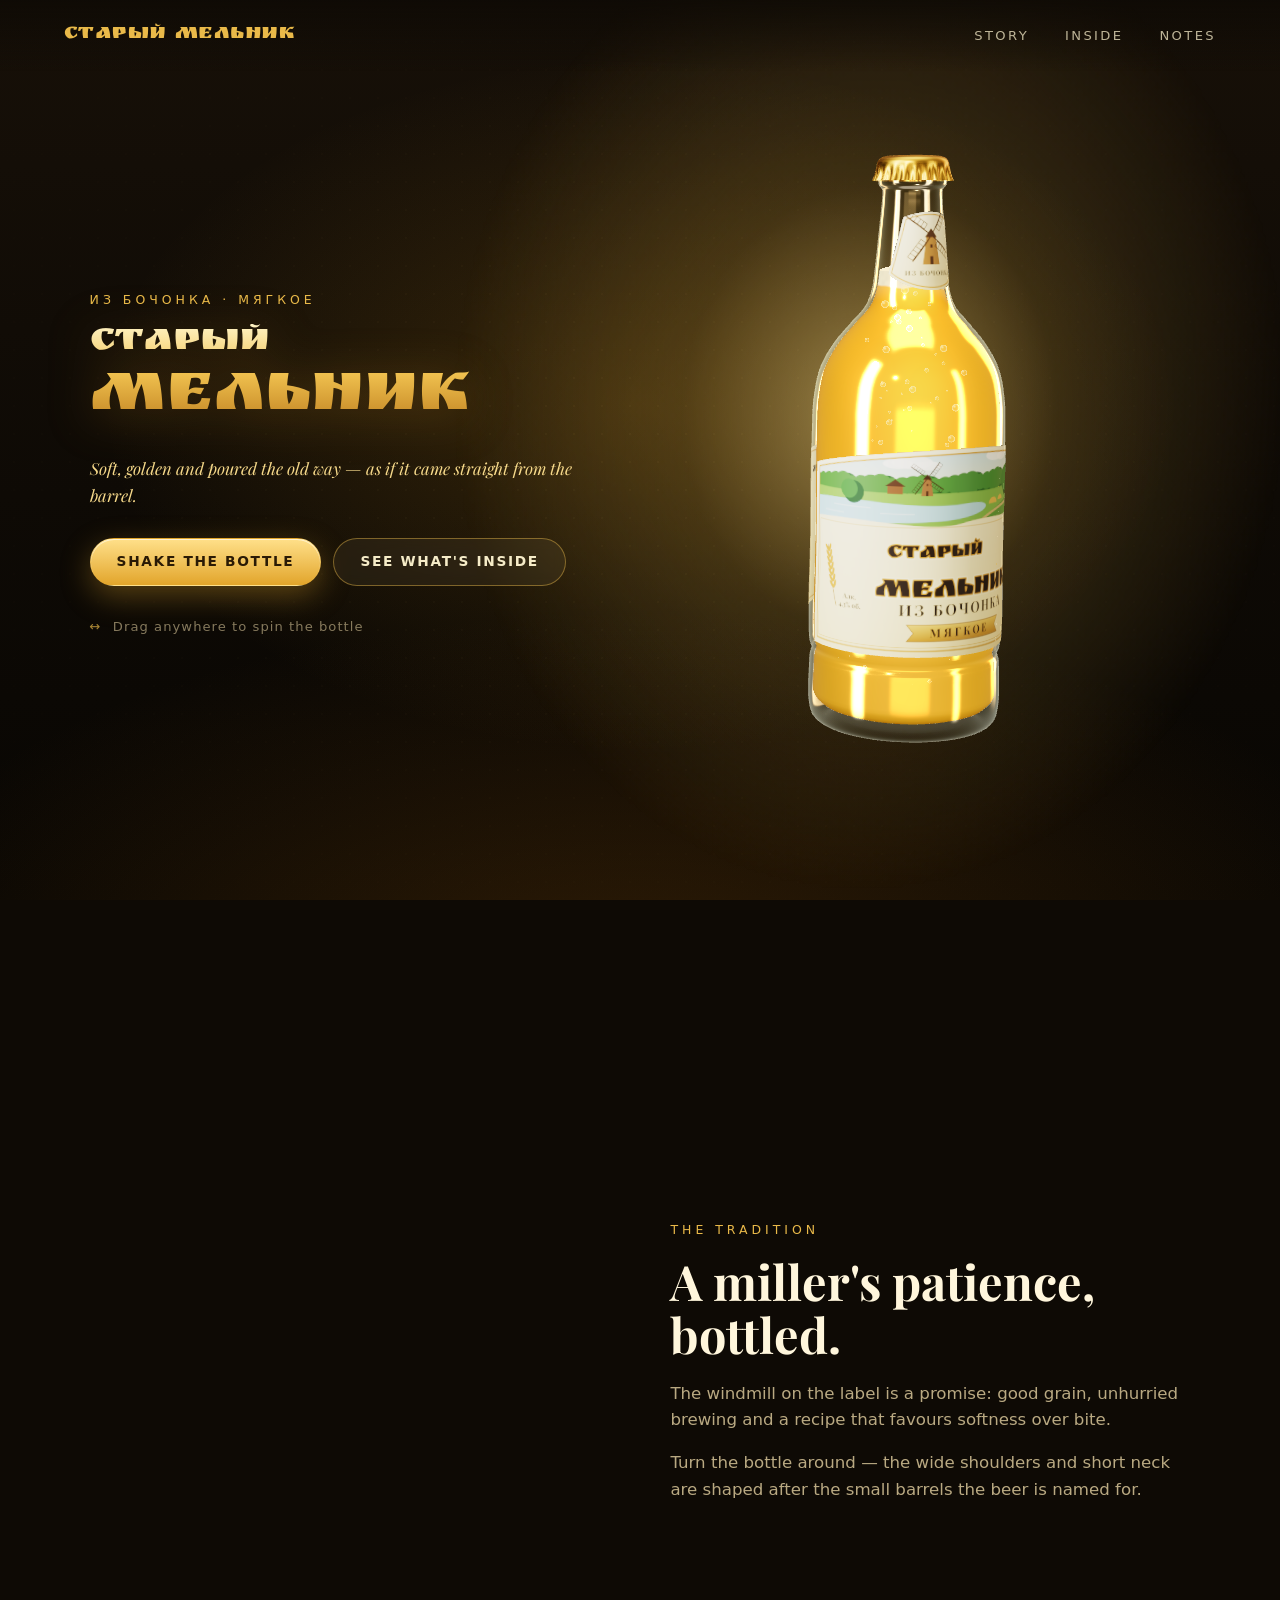
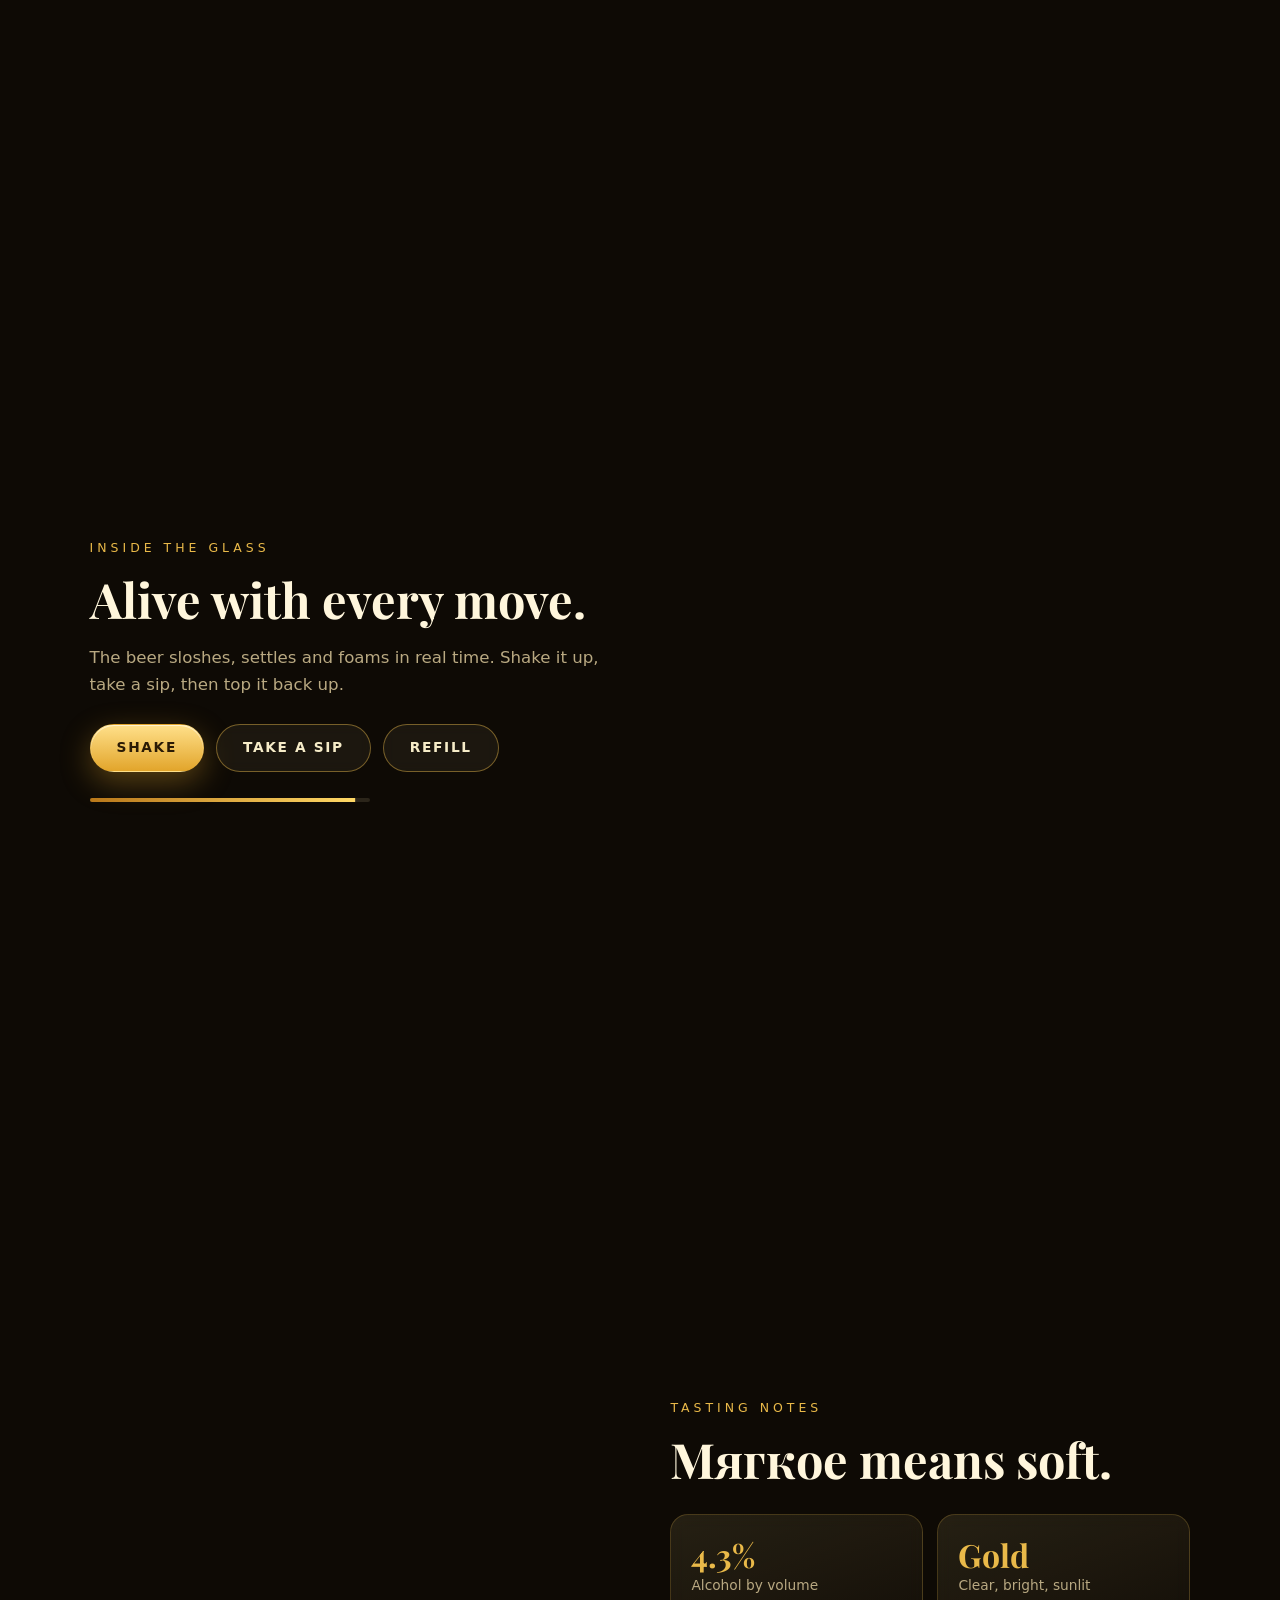
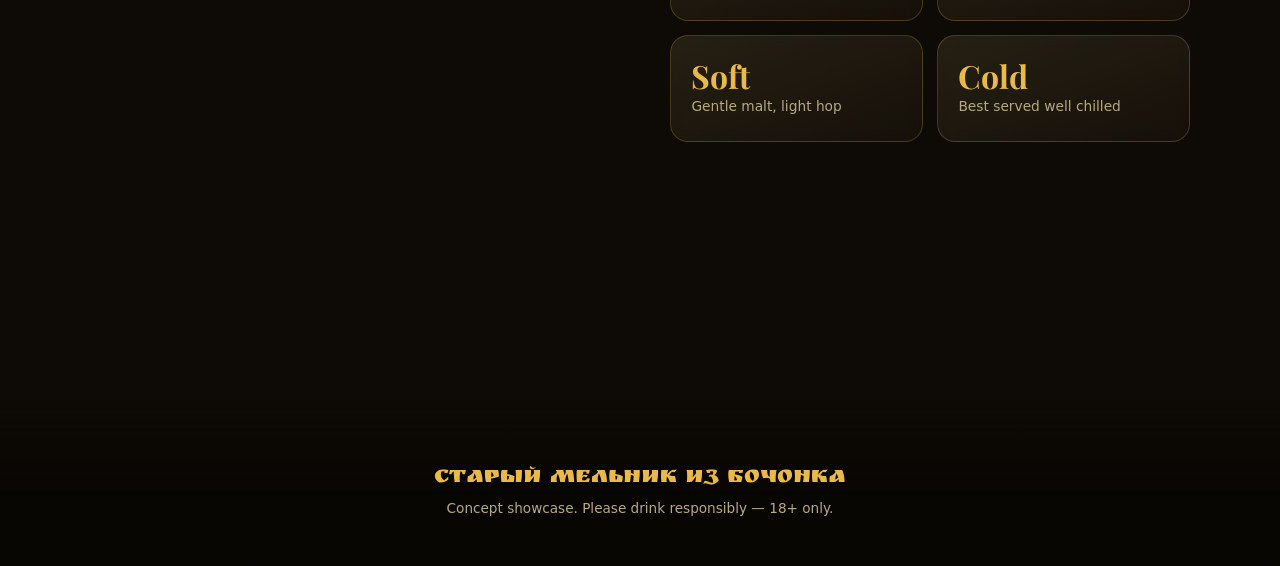
==== index.html @ 28cf68ea "Add interactive 3D beer bottle site with animated liquid Co-authored-by: Hoplite <288093033+usehopli" ====
<!doctype html>
<html lang="en">
<head>
  <meta charset="utf-8">
  <meta name="viewport" content="width=device-width, initial-scale=1">
  <title>Старый Мельник из бочонка — Мягкое</title>
  <meta name="description" content="An interactive 3D bottle of Старый Мельник из бочонка Мягкое with live liquid, foam and bubbles.">
  <meta name="theme-color" content="#0e0a05">
  <link rel="icon" href="data:image/svg+xml,%3Csvg xmlns='http://www.w3.org/2000/svg' viewBox='0 0 32 32'%3E%3Ccircle cx='16' cy='16' r='15' fill='%23e9b949'/%3E%3Cpath d='M16 5v22M5 16h22' stroke='%232a190b' stroke-width='3' transform='rotate(35 16 16)'/%3E%3C/svg%3E">
  <link rel="preload" href="fonts/ruslan-display-cyrillic-400-normal.woff2" as="font" type="font/woff2" crossorigin>
  <link rel="stylesheet" href="css/style.css">
</head>
<body>
  <div class="backdrop" aria-hidden="true"></div>
  <canvas id="stage" aria-label="Interactive 3D beer bottle"></canvas>

  <header class="nav">
    <a class="nav__brand" href="#top" lang="ru">Старый Мельник</a>
    <nav class="nav__links">
      <a href="#story">Story</a>
      <a href="#inside">Inside</a>
      <a href="#notes">Notes</a>
    </nav>
  </header>

  <main>
    <section class="scene scene--left" id="top" data-scene="0">
      <div class="copy">
        <p class="eyebrow" lang="ru">Из бочонка · Мягкое</p>
        <h1 class="brand" lang="ru"><span>Старый</span> Мельник</h1>
        <p class="lede">Soft, golden and poured the old way — as if it came straight from the barrel.</p>
        <div class="actions">
          <button class="btn btn--gold" data-action="shake">Shake the bottle</button>
          <a class="btn btn--ghost" href="#inside">See what's inside</a>
        </div>
        <p class="hint"><span class="hint__icon" aria-hidden="true">↔</span> Drag anywhere to spin the bottle</p>
      </div>
    </section>

    <section class="scene scene--right" id="story" data-scene="1">
      <div class="copy">
        <p class="eyebrow">The tradition</p>
        <h2>A miller's patience, bottled.</h2>
        <p>The windmill on the label is a promise: good grain, unhurried brewing and a recipe that favours softness over bite.</p>
        <p>Turn the bottle around — the wide shoulders and short neck are shaped after the small barrels the beer is named for.</p>
      </div>
    </section>

    <section class="scene scene--left" id="inside" data-scene="2">
      <div class="copy">
        <p class="eyebrow">Inside the glass</p>
        <h2>Alive with every move.</h2>
        <p>The beer sloshes, settles and foams in real time. Shake it up, take a sip, then top it back up.</p>
        <div class="actions">
          <button class="btn btn--gold" data-action="shake">Shake</button>
          <button class="btn btn--ghost" data-action="sip">Take a sip</button>
          <button class="btn btn--ghost" data-action="refill">Refill</button>
        </div>
        <div class="meter" aria-hidden="true"><div class="meter__bar" id="meter"></div></div>
      </div>
    </section>

    <section class="scene scene--right" id="notes" data-scene="3">
      <div class="copy">
        <p class="eyebrow">Tasting notes</p>
        <h2>Мягкое means soft.</h2>
        <ul class="cards">
          <li><strong>4.3%</strong><span>Alcohol by volume</span></li>
          <li><strong>Gold</strong><span>Clear, bright, sunlit</span></li>
          <li><strong>Soft</strong><span>Gentle malt, light hop</span></li>
          <li><strong>Cold</strong><span>Best served well chilled</span></li>
        </ul>
      </div>
    </section>
  </main>

  <footer class="footer">
    <p class="footer__brand" lang="ru">Старый Мельник из бочонка</p>
    <p>Concept showcase. Please drink responsibly — 18+ only.</p>
  </footer>

  <script src="vendor/three.min.js"></script>
  <script src="js/labels.js"></script>
  <script src="js/main.js"></script>
</body>
</html>
---- css/style.css ----
@font-face { font-family: "Ruslan Display"; src: url("../fonts/ruslan-display-cyrillic-400-normal.woff2") format("woff2"); font-display: swap; unicode-range: U+0301, U+0400-045F, U+0490-0491, U+04B0-04B1, U+2116; }
@font-face { font-family: "Ruslan Display"; src: url("../fonts/ruslan-display-latin-400-normal.woff2") format("woff2"); font-display: swap; unicode-range: U+0000-00FF, U+2000-206F; }
@font-face { font-family: "Playfair Display"; font-weight: 400; src: url("../fonts/playfair-display-cyrillic-400-normal.woff2") format("woff2"); font-display: swap; unicode-range: U+0301, U+0400-045F, U+0490-0491, U+04B0-04B1, U+2116; }
@font-face { font-family: "Playfair Display"; font-weight: 400; src: url("../fonts/playfair-display-latin-400-normal.woff2") format("woff2"); font-display: swap; unicode-range: U+0000-00FF, U+2000-206F; }
@font-face { font-family: "Playfair Display"; font-weight: 700; src: url("../fonts/playfair-display-cyrillic-700-normal.woff2") format("woff2"); font-display: swap; unicode-range: U+0301, U+0400-045F, U+0490-0491, U+04B0-04B1, U+2116; }
@font-face { font-family: "Playfair Display"; font-weight: 700; src: url("../fonts/playfair-display-latin-700-normal.woff2") format("woff2"); font-display: swap; unicode-range: U+0000-00FF, U+2000-206F; }
@font-face { font-family: "Playfair Display"; font-style: italic; font-weight: 400; src: url("../fonts/playfair-display-cyrillic-400-italic.woff2") format("woff2"); font-display: swap; unicode-range: U+0301, U+0400-045F, U+0490-0491, U+04B0-04B1, U+2116; }
@font-face { font-family: "Playfair Display"; font-style: italic; font-weight: 400; src: url("../fonts/playfair-display-latin-400-italic.woff2") format("woff2"); font-display: swap; unicode-range: U+0000-00FF, U+2000-206F; }

:root {
  --bg: #0e0a05;
  --gold: #e9b949;
  --gold-soft: #f6d98a;
  --cream: #f6ecc8;
  --muted: #b9a982;
  --serif: "Playfair Display", Georgia, "Times New Roman", serif;
  --sans: system-ui, -apple-system, "Segoe UI", Roboto, sans-serif;
}

* { box-sizing: border-box; }
html { scroll-behavior: smooth; }
body {
  margin: 0;
  background: var(--bg);
  color: var(--cream);
  font-family: var(--sans);
  line-height: 1.6;
  overflow-x: hidden;
  -webkit-font-smoothing: antialiased;
}

.backdrop {
  position: fixed; inset: 0; z-index: 0;
  background:
    radial-gradient(60% 55% at 50% 45%, rgba(214, 150, 30, .20), transparent 70%),
    radial-gradient(90% 60% at 50% 110%, rgba(120, 70, 10, .35), transparent 70%),
    linear-gradient(180deg, #171008 0%, #0e0a05 55%, #080603 100%);
}
.backdrop::after {
  content: ""; position: absolute; inset: 0; opacity: .5;
  background-image: radial-gradient(rgba(255, 220, 140, .07) 1px, transparent 1px);
  background-size: 28px 28px;
  mask-image: radial-gradient(70% 70% at 50% 50%, #000, transparent);
  -webkit-mask-image: radial-gradient(70% 70% at 50% 50%, #000, transparent);
}

#stage {
  position: fixed; inset: 0; z-index: 1;
  width: 100%; height: 100%;
  display: block;
  opacity: 0; transition: opacity 1.2s ease;
}
#stage.ready { opacity: 1; }

.nav {
  position: fixed; top: 0; left: 0; right: 0; z-index: 10;
  display: flex; align-items: center; justify-content: space-between;
  padding: 18px clamp(20px, 5vw, 64px);
  background: linear-gradient(180deg, rgba(14, 10, 5, .85), transparent);
}
.nav__brand {
  font-family: "Ruslan Display", var(--serif);
  font-size: 1.35rem; color: var(--gold); text-decoration: none; letter-spacing: .02em;
}
.nav__links { display: flex; gap: clamp(16px, 3vw, 36px); }
.nav__links a {
  color: var(--cream); text-decoration: none; font-size: .82rem;
  letter-spacing: .18em; text-transform: uppercase; opacity: .75; transition: opacity .2s, color .2s;
}
.nav__links a:hover { opacity: 1; color: var(--gold); }

main { position: relative; z-index: 2; touch-action: pan-y; }
.scene {
  min-height: 100vh; min-height: 100svh;
  display: flex; align-items: center;
  padding: 110px clamp(20px, 7vw, 110px) 70px;
}
.scene--right { justify-content: flex-end; }
.copy {
  width: min(520px, 46vw);
  opacity: 0; transform: translateY(28px);
  transition: opacity .9s ease, transform .9s cubic-bezier(.2, .7, .2, 1);
}
.scene.in .copy { opacity: 1; transform: none; }

.eyebrow {
  margin: 0 0 14px; font-size: .78rem; letter-spacing: .32em; text-transform: uppercase; color: var(--gold);
}
.brand {
  margin: 0 0 22px;
  font-family: "Ruslan Display", var(--serif); font-weight: 400;
  font-size: clamp(3rem, 5.6vw, 5.4rem); line-height: .95;
  background: linear-gradient(180deg, #fff3c4 0%, #f0c14f 45%, #b9781a 100%);
  -webkit-background-clip: text; background-clip: text; color: transparent;
  filter: drop-shadow(0 6px 24px rgba(233, 160, 30, .25));
}
.brand span { display: block; font-size: .56em; margin-bottom: .08em; }
h2 {
  margin: 0 0 20px; font-family: var(--serif); font-weight: 700;
  font-size: clamp(2rem, 3.8vw, 3.3rem); line-height: 1.1; color: #fff6dc;
}
.lede { font-family: var(--serif); font-style: italic; font-size: clamp(1.1rem, 1.6vw, 1.4rem); color: var(--gold-soft); margin: 0 0 30px; }
.copy p { color: var(--muted); font-size: 1.04rem; }
.copy p.lede { color: var(--gold-soft); }
.copy p.eyebrow { color: var(--gold); font-size: .78rem; }

.actions { display: flex; flex-wrap: wrap; gap: 12px; margin-top: 26px; }
.btn {
  appearance: none; cursor: pointer; text-decoration: none;
  font: 600 .86rem/1 var(--sans); letter-spacing: .12em; text-transform: uppercase;
  padding: 16px 26px; border-radius: 999px; border: 1px solid transparent;
  transition: transform .2s, box-shadow .2s, background .2s, border-color .2s;
}
.btn:hover { transform: translateY(-2px); }
.btn:active { transform: translateY(0) scale(.98); }
.btn:focus-visible { outline: 2px solid var(--cream); outline-offset: 3px; }
.btn--gold {
  color: #2a1a05; background: linear-gradient(180deg, #ffe08a, #e2a52b);
  box-shadow: 0 10px 30px rgba(226, 165, 43, .35), inset 0 1px 0 rgba(255, 255, 255, .6);
}
.btn--ghost { color: var(--cream); background: rgba(255, 236, 180, .06); border-color: rgba(233, 185, 73, .45); backdrop-filter: blur(6px); }
.btn--ghost:hover { border-color: var(--gold); background: rgba(255, 236, 180, .12); }

.hint { margin-top: 30px; font-size: .82rem !important; letter-spacing: .08em; opacity: .7; }
.hint__icon { display: inline-block; margin-right: 6px; color: var(--gold); animation: nudge 2.4s ease-in-out infinite; }
@keyframes nudge { 0%, 100% { transform: translateX(-3px); } 50% { transform: translateX(3px); } }

.meter { margin-top: 26px; height: 4px; width: min(280px, 100%); border-radius: 4px; background: rgba(255, 236, 180, .12); overflow: hidden; }
.meter__bar { height: 100%; width: 100%; transform-origin: left; background: linear-gradient(90deg, #b9781a, #ffd866); transition: transform .3s linear; }

.cards { list-style: none; margin: 28px 0 0; padding: 0; display: grid; grid-template-columns: 1fr 1fr; gap: 14px; }
.cards li {
  padding: 22px 20px; border-radius: 18px;
  background: linear-gradient(160deg, rgba(255, 226, 150, .10), rgba(255, 226, 150, .03));
  border: 1px solid rgba(233, 185, 73, .22); backdrop-filter: blur(8px);
}
.cards strong { display: block; font-family: var(--serif); font-size: 2rem; line-height: 1.1; color: var(--gold); }
.cards span { font-size: .86rem; color: var(--muted); }

.footer {
  position: relative; z-index: 2; text-align: center;
  padding: 60px 20px 46px; color: var(--muted); font-size: .85rem;
  background: linear-gradient(180deg, transparent, rgba(8, 6, 3, .95) 55%);
}
.footer__brand { font-family: "Ruslan Display", var(--serif); font-size: 1.5rem; color: var(--gold); margin: 0 0 6px; }
.footer p { margin: 0; }

@media (max-width: 760px) {
  .nav__links { display: none; }
  .scene, .scene--right { align-items: flex-end; justify-content: center; padding: 90px 16px 28px; }
  .copy {
    width: 100%; padding: 22px 20px; border-radius: 22px; text-align: center;
    background: linear-gradient(180deg, rgba(14, 10, 5, .55), rgba(14, 10, 5, .88));
    border: 1px solid rgba(233, 185, 73, .16); backdrop-filter: blur(8px);
  }
  .brand { font-size: clamp(2.6rem, 13vw, 4rem); margin-bottom: 12px; }
  .lede { margin-bottom: 8px; }
  .actions { justify-content: center; margin-top: 16px; }
  .btn { padding: 14px 20px; }
  .hint { margin-top: 16px; margin-bottom: 0; }
  .meter { margin-left: auto; margin-right: auto; }
  .cards { margin-top: 16px; }
  .cards li { padding: 14px 12px; }
  .cards strong { font-size: 1.5rem; }
}

@media (prefers-reduced-motion: reduce) {
  html { scroll-behavior: auto; }
  .copy { transition: none; }
  .hint__icon { animation: none; }
}
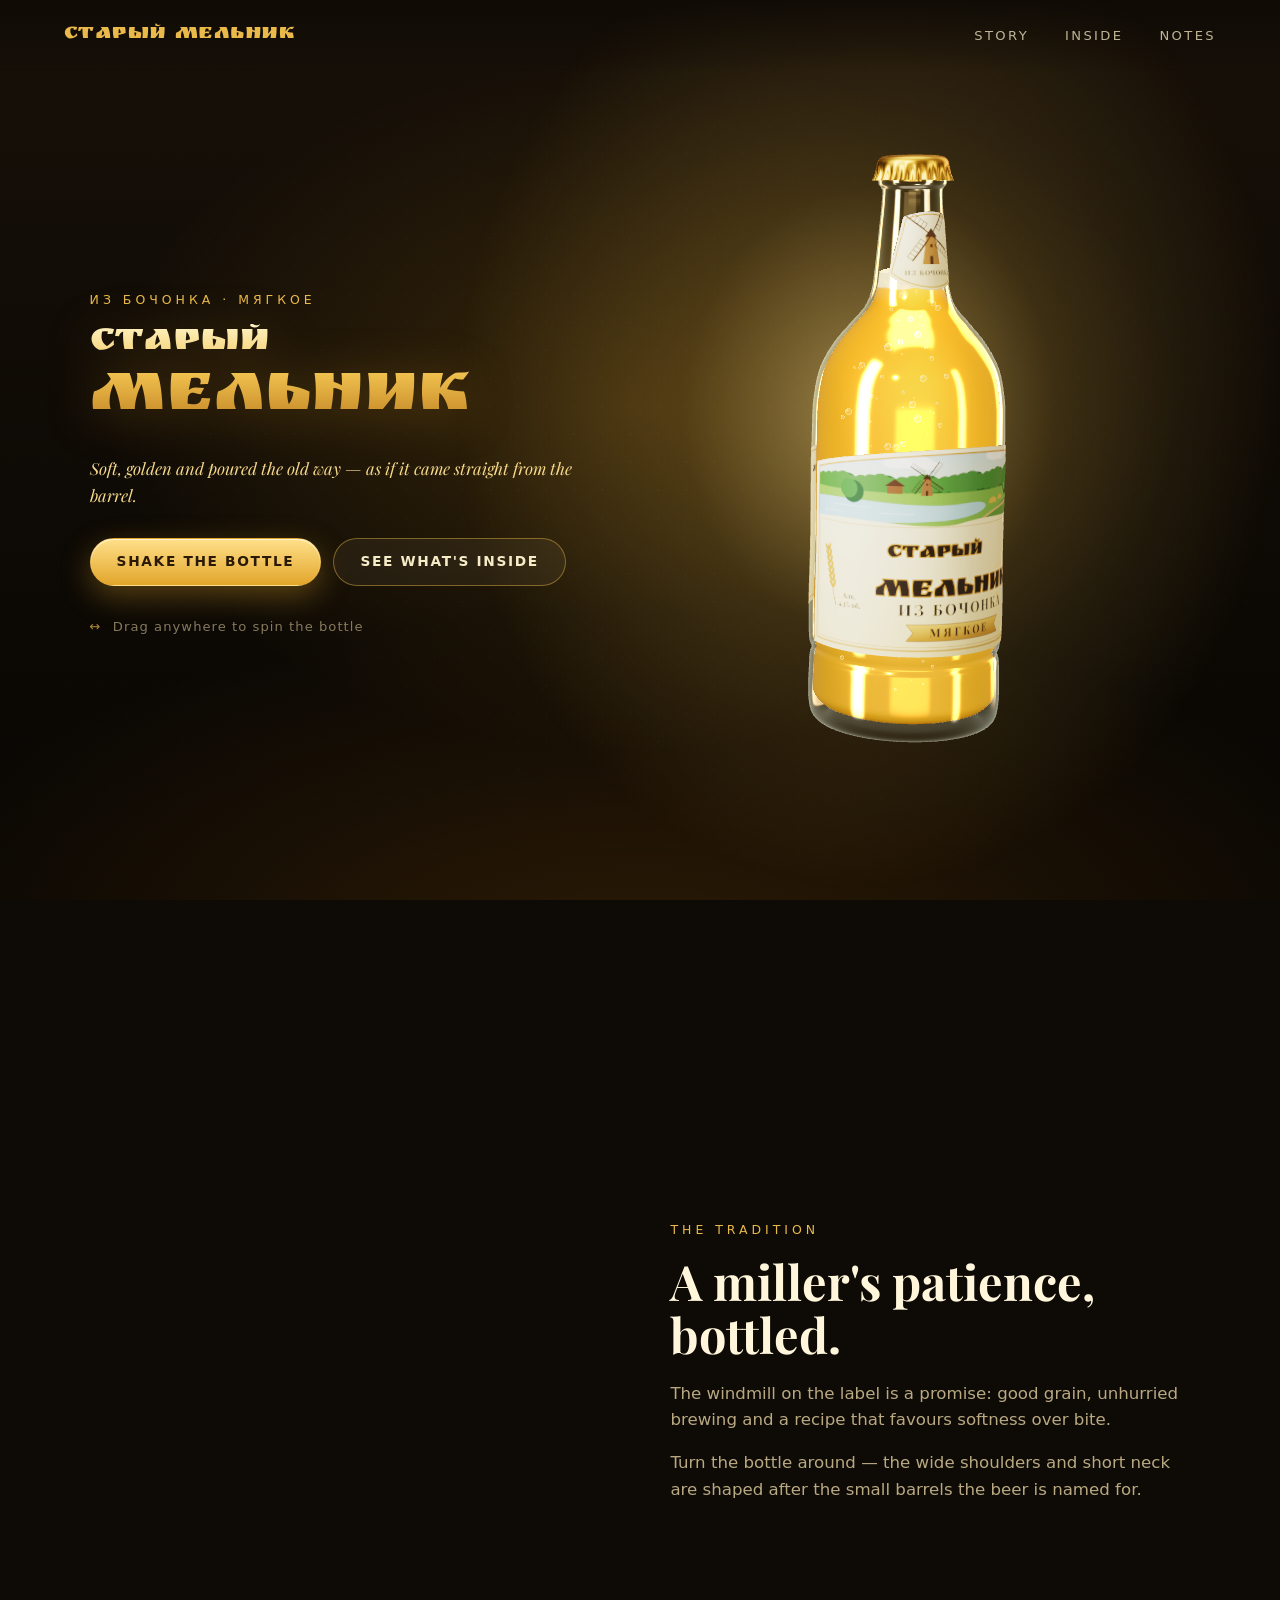
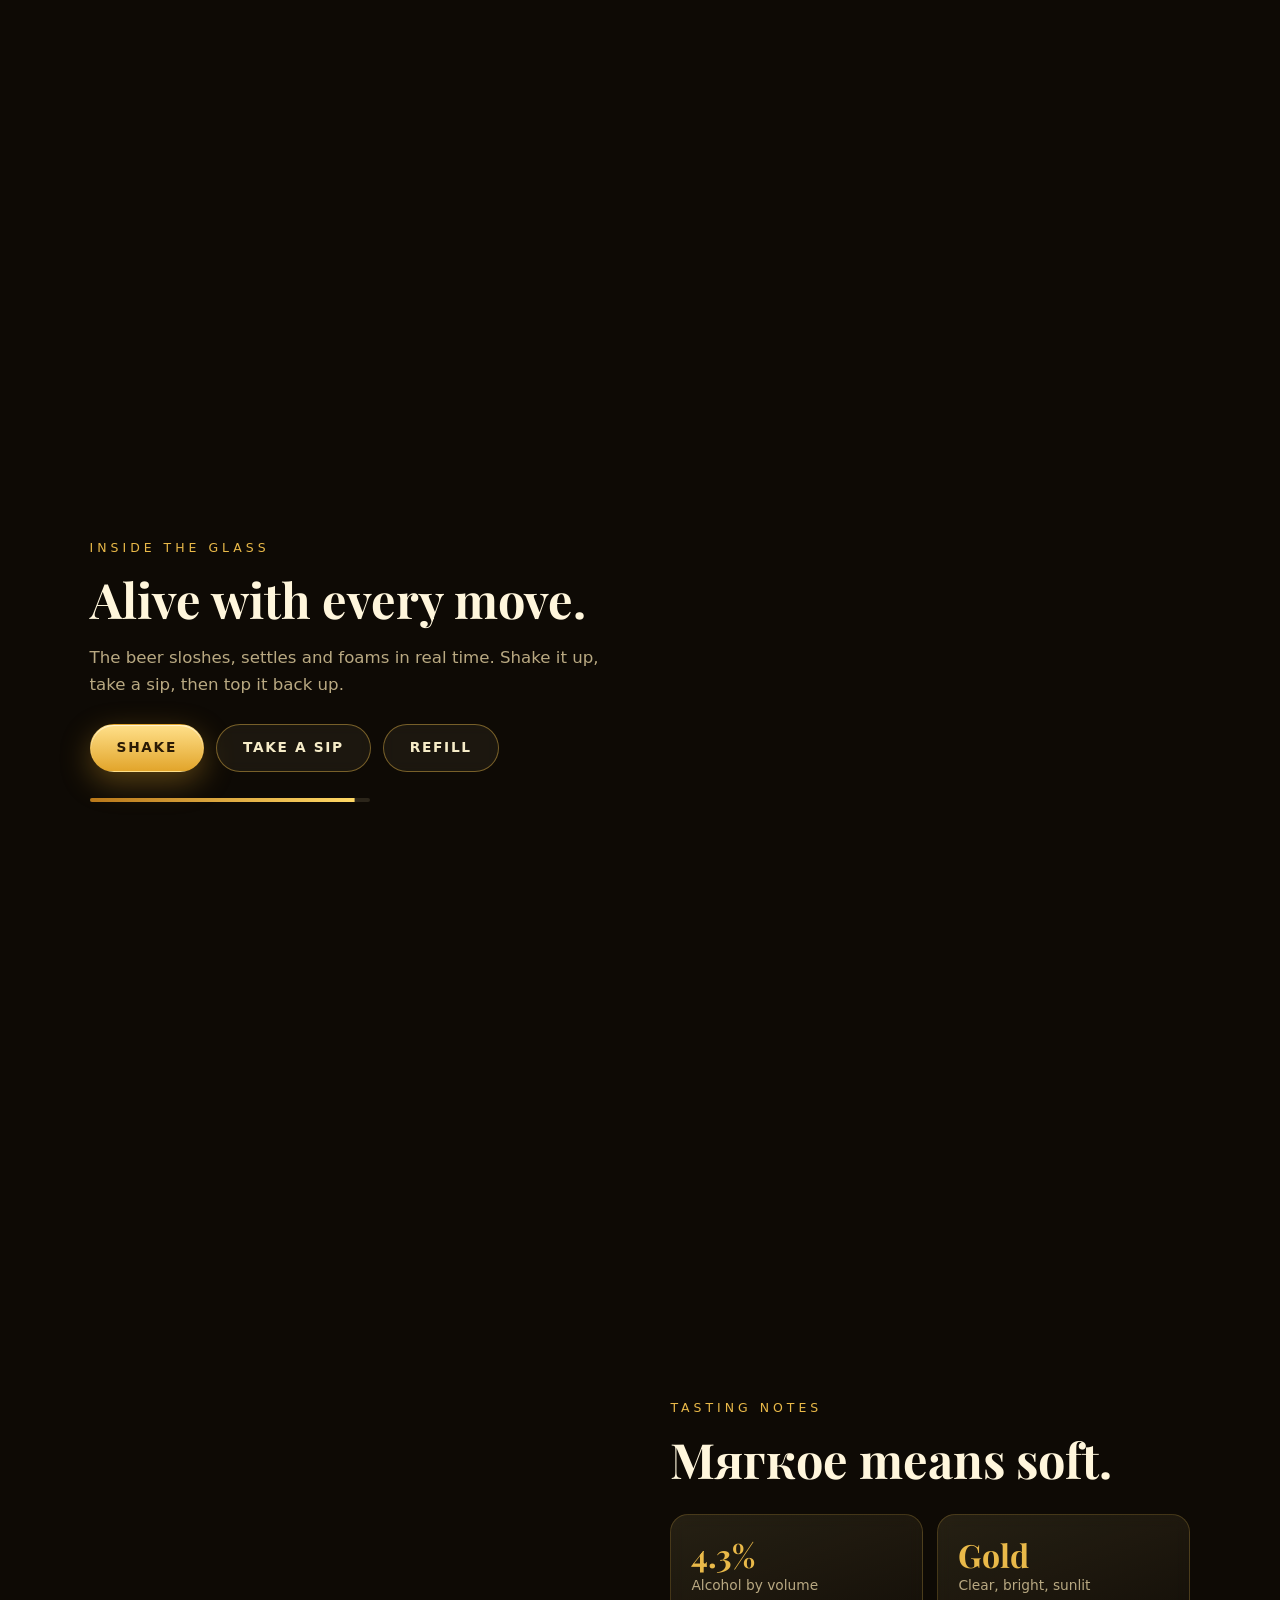
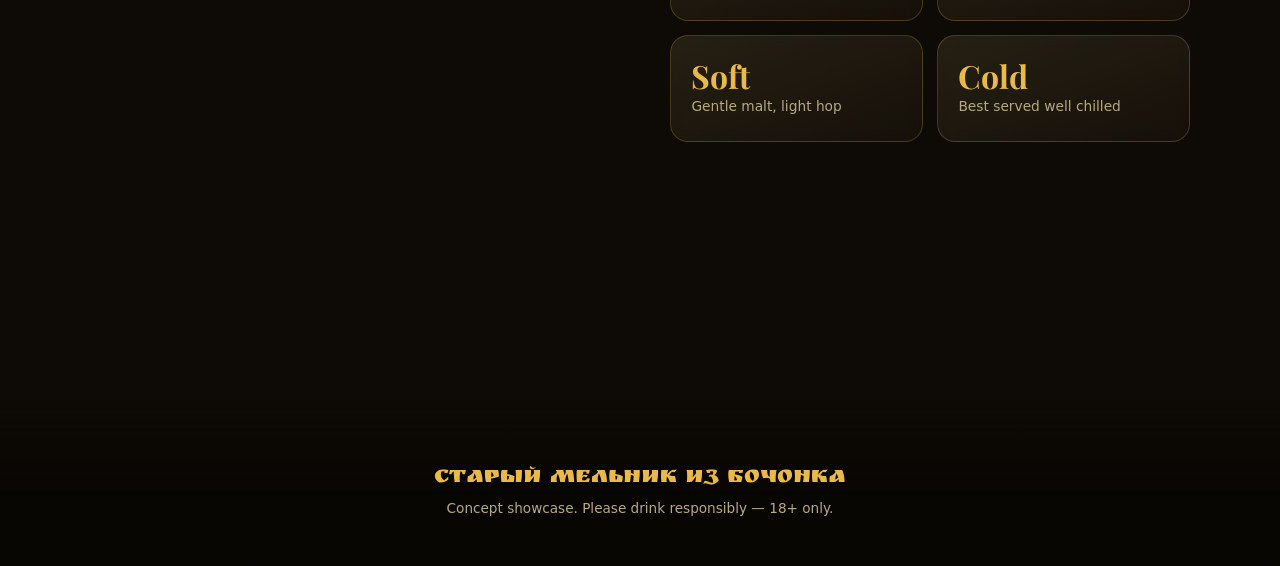
==== commit 16abee1a: "Ship index.html as a single self-contained file Co-authored-by: Hoplite <288093033+usehoplite[bot]@u" ====
--- a/index.html
+++ b/index.html
@@ -7,8 +7,179 @@
   <meta name="description" content="An interactive 3D bottle of Старый Мельник из бочонка Мягкое with live liquid, foam and bubbles.">
   <meta name="theme-color" content="#0e0a05">
   <link rel="icon" href="data:image/svg+xml,%3Csvg xmlns='http://www.w3.org/2000/svg' viewBox='0 0 32 32'%3E%3Ccircle cx='16' cy='16' r='15' fill='%23e9b949'/%3E%3Cpath d='M16 5v22M5 16h22' stroke='%232a190b' stroke-width='3' transform='rotate(35 16 16)'/%3E%3C/svg%3E">
-  <link rel="preload" href="fonts/ruslan-display-cyrillic-400-normal.woff2" as="font" type="font/woff2" crossorigin>
-  <link rel="stylesheet" href="css/style.css">
+  <style>
+@font-face { font-family: "Ruslan Display"; src: url("[data-uri]") format("woff2"); font-display: swap; unicode-range: U+0301, U+0400-045F, U+0490-0491, U+04B0-04B1, U+2116; }
+@font-face { font-family: "Ruslan Display"; src: url("[data-uri]") format("woff2"); font-display: swap; unicode-range: U+0000-00FF, U+2000-206F; }
+@font-face { font-family: "Playfair Display"; font-weight: 400; src: url("[data-uri]") format("woff2"); font-display: swap; unicode-range: U+0301, U+0400-045F, U+0490-0491, U+04B0-04B1, U+2116; }
+@font-face { font-family: "Playfair Display"; font-weight: 400; src: url("[data-uri]") format("woff2"); font-display: swap; unicode-range: U+0000-00FF, U+2000-206F; }
+@font-face { font-family: "Playfair Display"; font-weight: 700; src: url("[data-uri]") format("woff2"); font-display: swap; unicode-range: U+0301, U+0400-045F, U+0490-0491, U+04B0-04B1, U+2116; }
+@font-face { font-family: "Playfair Display"; font-weight: 700; src: url("[data-uri]") format("woff2"); font-display: swap; unicode-range: U+0000-00FF, U+2000-206F; }
+@font-face { font-family: "Playfair Display"; font-style: italic; font-weight: 400; src: url("[data-uri]") format("woff2"); font-display: swap; unicode-range: U+0301, U+0400-045F, U+0490-0491, U+04B0-04B1, U+2116; }
+@font-face { font-family: "Playfair Display"; font-style: italic; font-weight: 400; src: url("[data-uri]") format("woff2"); font-display: swap; unicode-range: U+0000-00FF, U+2000-206F; }
+
+:root {
+  --bg: #0e0a05;
+  --gold: #e9b949;
+  --gold-soft: #f6d98a;
+  --cream: #f6ecc8;
+  --muted: #b9a982;
+  --serif: "Playfair Display", Georgia, "Times New Roman", serif;
+  --sans: system-ui, -apple-system, "Segoe UI", Roboto, sans-serif;
+}
+
+* { box-sizing: border-box; }
+html { scroll-behavior: smooth; }
+body {
+  margin: 0;
+  background: var(--bg);
+  color: var(--cream);
+  font-family: var(--sans);
+  line-height: 1.6;
+  overflow-x: hidden;
+  -webkit-font-smoothing: antialiased;
+}
+
+.backdrop {
+  position: fixed; inset: 0; z-index: 0;
+  background:
+    radial-gradient(60% 55% at 50% 45%, rgba(214, 150, 30, .20), transparent 70%),
+    radial-gradient(90% 60% at 50% 110%, rgba(120, 70, 10, .35), transparent 70%),
+    linear-gradient(180deg, #171008 0%, #0e0a05 55%, #080603 100%);
+}
+.backdrop::after {
+  content: ""; position: absolute; inset: 0; opacity: .5;
+  background-image: radial-gradient(rgba(255, 220, 140, .07) 1px, transparent 1px);
+  background-size: 28px 28px;
+  mask-image: radial-gradient(70% 70% at 50% 50%, #000, transparent);
+  -webkit-mask-image: radial-gradient(70% 70% at 50% 50%, #000, transparent);
+}
+
+#stage {
+  position: fixed; inset: 0; z-index: 1;
+  width: 100%; height: 100%;
+  display: block;
+  opacity: 0; transition: opacity 1.2s ease;
+}
+#stage.ready { opacity: 1; }
+
+.nav {
+  position: fixed; top: 0; left: 0; right: 0; z-index: 10;
+  display: flex; align-items: center; justify-content: space-between;
+  padding: 18px clamp(20px, 5vw, 64px);
+  background: linear-gradient(180deg, rgba(14, 10, 5, .85), transparent);
+}
+.nav__brand {
+  font-family: "Ruslan Display", var(--serif);
+  font-size: 1.35rem; color: var(--gold); text-decoration: none; letter-spacing: .02em;
+}
+.nav__links { display: flex; gap: clamp(16px, 3vw, 36px); }
+.nav__links a {
+  color: var(--cream); text-decoration: none; font-size: .82rem;
+  letter-spacing: .18em; text-transform: uppercase; opacity: .75; transition: opacity .2s, color .2s;
+}
+.nav__links a:hover { opacity: 1; color: var(--gold); }
+
+main { position: relative; z-index: 2; touch-action: pan-y; }
+.scene {
+  min-height: 100vh; min-height: 100svh;
+  display: flex; align-items: center;
+  padding: 110px clamp(20px, 7vw, 110px) 70px;
+}
+.scene--right { justify-content: flex-end; }
+.copy {
+  width: min(520px, 46vw);
+  opacity: 0; transform: translateY(28px);
+  transition: opacity .9s ease, transform .9s cubic-bezier(.2, .7, .2, 1);
+}
+.scene.in .copy { opacity: 1; transform: none; }
+
+.eyebrow {
+  margin: 0 0 14px; font-size: .78rem; letter-spacing: .32em; text-transform: uppercase; color: var(--gold);
+}
+.brand {
+  margin: 0 0 22px;
+  font-family: "Ruslan Display", var(--serif); font-weight: 400;
+  font-size: clamp(3rem, 5.6vw, 5.4rem); line-height: .95;
+  background: linear-gradient(180deg, #fff3c4 0%, #f0c14f 45%, #b9781a 100%);
+  -webkit-background-clip: text; background-clip: text; color: transparent;
+  filter: drop-shadow(0 6px 24px rgba(233, 160, 30, .25));
+}
+.brand span { display: block; font-size: .56em; margin-bottom: .08em; }
+h2 {
+  margin: 0 0 20px; font-family: var(--serif); font-weight: 700;
+  font-size: clamp(2rem, 3.8vw, 3.3rem); line-height: 1.1; color: #fff6dc;
+}
+.lede { font-family: var(--serif); font-style: italic; font-size: clamp(1.1rem, 1.6vw, 1.4rem); color: var(--gold-soft); margin: 0 0 30px; }
+.copy p { color: var(--muted); font-size: 1.04rem; }
+.copy p.lede { color: var(--gold-soft); }
+.copy p.eyebrow { color: var(--gold); font-size: .78rem; }
+
+.actions { display: flex; flex-wrap: wrap; gap: 12px; margin-top: 26px; }
+.btn {
+  appearance: none; cursor: pointer; text-decoration: none;
+  font: 600 .86rem/1 var(--sans); letter-spacing: .12em; text-transform: uppercase;
+  padding: 16px 26px; border-radius: 999px; border: 1px solid transparent;
+  transition: transform .2s, box-shadow .2s, background .2s, border-color .2s;
+}
+.btn:hover { transform: translateY(-2px); }
+.btn:active { transform: translateY(0) scale(.98); }
+.btn:focus-visible { outline: 2px solid var(--cream); outline-offset: 3px; }
+.btn--gold {
+  color: #2a1a05; background: linear-gradient(180deg, #ffe08a, #e2a52b);
+  box-shadow: 0 10px 30px rgba(226, 165, 43, .35), inset 0 1px 0 rgba(255, 255, 255, .6);
+}
+.btn--ghost { color: var(--cream); background: rgba(255, 236, 180, .06); border-color: rgba(233, 185, 73, .45); backdrop-filter: blur(6px); }
+.btn--ghost:hover { border-color: var(--gold); background: rgba(255, 236, 180, .12); }
+
+.hint { margin-top: 30px; font-size: .82rem !important; letter-spacing: .08em; opacity: .7; }
+.hint__icon { display: inline-block; margin-right: 6px; color: var(--gold); animation: nudge 2.4s ease-in-out infinite; }
+@keyframes nudge { 0%, 100% { transform: translateX(-3px); } 50% { transform: translateX(3px); } }
+
+.meter { margin-top: 26px; height: 4px; width: min(280px, 100%); border-radius: 4px; background: rgba(255, 236, 180, .12); overflow: hidden; }
+.meter__bar { height: 100%; width: 100%; transform-origin: left; background: linear-gradient(90deg, #b9781a, #ffd866); transition: transform .3s linear; }
+
+.cards { list-style: none; margin: 28px 0 0; padding: 0; display: grid; grid-template-columns: 1fr 1fr; gap: 14px; }
+.cards li {
+  padding: 22px 20px; border-radius: 18px;
+  background: linear-gradient(160deg, rgba(255, 226, 150, .10), rgba(255, 226, 150, .03));
+  border: 1px solid rgba(233, 185, 73, .22); backdrop-filter: blur(8px);
+}
+.cards strong { display: block; font-family: var(--serif); font-size: 2rem; line-height: 1.1; color: var(--gold); }
+.cards span { font-size: .86rem; color: var(--muted); }
+
+.footer {
+  position: relative; z-index: 2; text-align: center;
+  padding: 60px 20px 46px; color: var(--muted); font-size: .85rem;
+  background: linear-gradient(180deg, transparent, rgba(8, 6, 3, .95) 55%);
+}
+.footer__brand { font-family: "Ruslan Display", var(--serif); font-size: 1.5rem; color: var(--gold); margin: 0 0 6px; }
+.footer p { margin: 0; }
+
+@media (max-width: 760px) {
+  .nav__links { display: none; }
+  .scene, .scene--right { align-items: flex-end; justify-content: center; padding: 90px 16px 28px; }
+  .copy {
+    width: 100%; padding: 22px 20px; border-radius: 22px; text-align: center;
+    background: linear-gradient(180deg, rgba(14, 10, 5, .55), rgba(14, 10, 5, .88));
+    border: 1px solid rgba(233, 185, 73, .16); backdrop-filter: blur(8px);
+  }
+  .brand { font-size: clamp(2.6rem, 13vw, 4rem); margin-bottom: 12px; }
+  .lede { margin-bottom: 8px; }
+  .actions { justify-content: center; margin-top: 16px; }
+  .btn { padding: 14px 20px; }
+  .hint { margin-top: 16px; margin-bottom: 0; }
+  .meter { margin-left: auto; margin-right: auto; }
+  .cards { margin-top: 16px; }
+  .cards li { padding: 14px 12px; }
+  .cards strong { font-size: 1.5rem; }
+}
+
+@media (prefers-reduced-motion: reduce) {
+  html { scroll-behavior: auto; }
+  .copy { transition: none; }
+  .hint__icon { animation: none; }
+}
+</style>
 </head>
 <body>
   <div class="backdrop" aria-hidden="true"></div>
@@ -79,8 +250,4961 @@
     <p>Concept showcase. Please drink responsibly — 18+ only.</p>
   </footer>
 
-  <script src="vendor/three.min.js"></script>
-  <script src="js/labels.js"></script>
-  <script src="js/main.js"></script>
+  <script>
+var THREE=(()=>{var Jh=Object.defineProperty;var fg=Object.getOwnPropertyDescriptor;var pg=Object.getOwnPropertyNames;var mg=Object.prototype.hasOwnProperty;var gg=(s,t)=>{for(var e in t)Jh(s,e,{get:t[e],enumerable:!0})},_g=(s,t,e,n)=>{if(t&&typeof t=="object"||typeof t=="function")for(let i of pg(t))!mg.call(s,i)&&i!==e&&Jh(s,i,{get:()=>t[i],enumerable:!(n=fg(t,i))||n.enumerable});return s};var xg=s=>_g(Jh({},"__esModule",{value:!0}),s);var QS={};gg(QS,{ACESFilmicToneMapping:()=>Ah,AddEquation:()=>Ui,AddOperation:()=>pd,AdditiveAnimationBlendMode:()=>Fh,AdditiveBlending:()=>_h,AgXToneMapping:()=>wh,AlphaFormat:()=>Nh,AlwaysCompare:()=>zh,AlwaysDepth:()=>ha,AlwaysStencilFunc:()=>Sd,AmbientLight:()=>mo,AnimationAction:()=>Ao,AnimationClip:()=>Li,AnimationLoader:()=>Cc,AnimationMixer:()=>Vc,AnimationObjectGroup:()=>Gc,AnimationUtils:()=>Rc,ArcCurve:()=>Na,ArrayCamera:()=>So,ArrowHelper:()=>uh,AttachedBindMode:()=>oc,Audio:()=>bo,AudioAnalyser:()=>kc,AudioContext:()=>Rr,AudioListener:()=>Bc,AudioLoader:()=>Fc,AxesHelper:()=>dh,BackSide:()=>Ke,BasicDepthPacking:()=>vd,BasicShadowMap:()=>Mp,BatchedMesh:()=>Ea,BezierInterpolant:()=>lo,Bone:()=>ir,BooleanKeyframeTrack:()=>qn,Box2:()=>Eo,Box3:()=>De,Box3Helper:()=>ch,BoxGeometry:()=>Ci,BoxHelper:()=>lh,BufferAttribute:()=>fe,BufferGeometry:()=>Yt,BufferGeometryLoader:()=>yo,ByteType:()=>Ih,Cache:()=>Dn,Camera:()=>ps,CameraHelper:()=>oh,CanvasTexture:()=>Ac,CapsuleGeometry:()=>Ia,CatmullRomCurve3:()=>Ua,CineonToneMapping:()=>Th,CircleGeometry:()=>Pa,ClampToEdgeWrapping:()=>nn,Clock:()=>Jc,Color:()=>bt,ColorKeyframeTrack:()=>br,ColorManagement:()=>jt,Compatibility:()=>hm,CompressedArrayTexture:()=>bc,CompressedCubeTexture:()=>Tc,CompressedTexture:()=>os,CompressedTextureLoader:()=>Ic,ConeGeometry:()=>cr,ConstantAlphaFactor:()=>ud,ConstantColorFactor:()=>cd,Controls:()=>ph,CubeCamera:()=>gs,CubeDepthTexture:()=>ar,CubeReflectionMapping:()=>Zn,CubeRefractionMapping:()=>Fi,CubeTexture:()=>Ri,CubeTextureLoader:()=>Pc,CubicBezierCurve:()=>hr,CubicBezierCurve3:()=>Fa,CubicInterpolant:()=>ao,CullFaceBack:()=>gh,CullFaceFront:()=>Yu,CullFaceFrontBack:()=>Sp,CullFaceNone:()=>qu,Curve:()=>dn,CurvePath:()=>Ba,CustomBlending:()=>Ju,CustomToneMapping:()=>Eh,CylinderGeometry:()=>lr,Cylindrical:()=>Kc,Data3DTexture:()=>is,DataArrayTexture:()=>ns,DataTexture:()=>sn,DataTextureLoader:()=>Lc,DataUtils:()=>dc,DecrementStencilOp:()=>Gp,DecrementWrapStencilOp:()=>Hp,DefaultLoadingManager:()=>Dd,DepthFormat:()=>Vn,DepthStencilFormat:()=>Jn,DepthTexture:()=>Xn,DetachedBindMode:()=>md,DirectionalLight:()=>po,DirectionalLightHelper:()=>ah,DiscreteInterpolant:()=>oo,DodecahedronGeometry:()=>La,DoubleSide:()=>Fn,DstAlphaFactor:()=>sd,DstColorFactor:()=>ad,DynamicCopyUsage:()=>sm,DynamicDrawUsage:()=>Qp,DynamicReadUsage:()=>em,EdgesGeometry:()=>Da,EllipseCurve:()=>ls,EqualCompare:()=>Td,EqualDepth:()=>da,EqualStencilFunc:()=>Yp,EquirectangularReflectionMapping:()=>Pr,EquirectangularRefractionMapping:()=>Lr,Euler:()=>Sn,EventDispatcher:()=>un,ExternalTexture:()=>or,ExtrudeGeometry:()=>Va,FileLoader:()=>bn,Float16BufferAttribute:()=>xc,Float32BufferAttribute:()=>Tt,FloatType:()=>Je,Fog:()=>va,FogExp2:()=>xa,FramebufferTexture:()=>Mc,FrontSide:()=>fi,Frustum:()=>Wn,FrustumArray:()=>sr,GLBufferAttribute:()=>Yc,GLSL1:()=>am,GLSL3:()=>kh,GreaterCompare:()=>Ad,GreaterDepth:()=>pa,GreaterEqualCompare:()=>Bh,GreaterEqualDepth:()=>fa,GreaterEqualStencilFunc:()=>Kp,GreaterStencilFunc:()=>Jp,GridHelper:()=>sh,Group:()=>oi,HTMLTexture:()=>Ec,HalfFloatType:()=>An,HemisphereLight:()=>ho,HemisphereLightHelper:()=>ih,IcosahedronGeometry:()=>Ha,ImageBitmapLoader:()=>Uc,ImageLoader:()=>Di,ImageUtils:()=>_a,IncrementStencilOp:()=>kp,IncrementWrapStencilOp:()=>Vp,InstancedBufferAttribute:()=>hi,InstancedBufferGeometry:()=>vo,InstancedInterleavedBuffer:()=>qc,InstancedMesh:()=>Aa,Int16BufferAttribute:()=>gc,Int32BufferAttribute:()=>_c,Int8BufferAttribute:()=>fc,IntType:()=>Ro,InterleavedBuffer:()=>as,InterleavedBufferAttribute:()=>wi,Interpolant:()=>di,InterpolateBezier:()=>lc,InterpolateDiscrete:()=>Ys,InterpolateLinear:()=>ga,InterpolateSmooth:()=>sa,InterpolationSamplingMode:()=>cm,InterpolationSamplingType:()=>lm,InvertStencilOp:()=>Wp,KeepStencilOp:()=>ra,KeyframeTrack:()=>an,LOD:()=>Ma,LatheGeometry:()=>Wa,Layers:()=>ss,LessCompare:()=>bd,LessDepth:()=>ua,LessEqualCompare:()=>Oh,LessEqualDepth:()=>ts,LessEqualStencilFunc:()=>Zp,LessStencilFunc:()=>qp,Light:()=>Un,LightProbe:()=>_o,LightShadow:()=>fs,Line:()=>Nn,Line3:()=>jc,LineBasicMaterial:()=>ke,LineCurve:()=>ur,LineCurve3:()=>Oa,LineDashedMaterial:()=>ro,LineLoop:()=>wa,LineSegments:()=>gn,LinearFilter:()=>xe,LinearInterpolant:()=>Mr,LinearMipMapLinearFilter:()=>wp,LinearMipMapNearestFilter:()=>Ep,LinearMipmapLinearFilter:()=>Tn,LinearMipmapNearestFilter:()=>Dr,LinearSRGBColorSpace:()=>Js,LinearToneMapping:()=>Mh,LinearTransfer:()=>$s,Loader:()=>Ve,LoaderUtils:()=>wr,LoadingManager:()=>Ar,LoopOnce:()=>gd,LoopPingPong:()=>xd,LoopRepeat:()=>_d,MOUSE:()=>vp,Material:()=>Pe,MaterialBlending:()=>bp,MaterialLoader:()=>xo,MathUtils:()=>xm,Matrix2:()=>Qc,Matrix3:()=>Wt,Matrix4:()=>Vt,MaxEquation:()=>ju,Mesh:()=>Ee,MeshBasicMaterial:()=>Hn,MeshDepthMaterial:()=>yr,MeshDistanceMaterial:()=>Sr,MeshLambertMaterial:()=>io,MeshMatcapMaterial:()=>so,MeshNormalMaterial:()=>no,MeshPhongMaterial:()=>to,MeshPhysicalMaterial:()=>ja,MeshStandardMaterial:()=>vr,MeshToonMaterial:()=>eo,MinEquation:()=>Qu,MirroredRepeatWrapping:()=>qs,MixOperation:()=>fd,MultiplyBlending:()=>vh,MultiplyOperation:()=>Ir,NearestFilter:()=>be,NearestMipMapLinearFilter:()=>Ap,NearestMipMapNearestFilter:()=>Tp,NearestMipmapLinearFilter:()=>vs,NearestMipmapNearestFilter:()=>Ch,NeutralToneMapping:()=>Rh,NeverCompare:()=>Md,NeverDepth:()=>ca,NeverStencilFunc:()=>Xp,NoBlending:()=>Ni,NoColorSpace:()=>Kn,NoNormalPacking:()=>Up,NoToneMapping:()=>On,NormalAnimationBlendMode:()=>hl,NormalBlending:()=>xs,NormalGAPacking:()=>Op,NormalRGPacking:()=>Fp,NotEqualCompare:()=>Ed,NotEqualDepth:()=>ma,NotEqualStencilFunc:()=>$p,NumberKeyframeTrack:()=>us,Object3D:()=>oe,ObjectLoader:()=>Nc,ObjectSpaceNormalMap:()=>yd,OctahedronGeometry:()=>gr,OneFactor:()=>ed,OneMinusConstantAlphaFactor:()=>dd,OneMinusConstantColorFactor:()=>hd,OneMinusDstAlphaFactor:()=>rd,OneMinusDstColorFactor:()=>od,OneMinusSrcAlphaFactor:()=>Sh,OneMinusSrcColorFactor:()=>id,OrthographicCamera:()=>ms,PCFShadowMap:()=>Cr,PCFSoftShadowMap:()=>Zu,PMREMGenerator:()=>pl,Path:()=>Ii,PerspectiveCamera:()=>Le,Plane:()=>vn,PlaneGeometry:()=>hs,PlaneHelper:()=>hh,PointLight:()=>fo,PointLightHelper:()=>nh,Points:()=>Ra,PointsMaterial:()=>rr,PolarGridHelper:()=>rh,PolyhedronGeometry:()=>ui,PositionalAudio:()=>zc,PropertyBinding:()=>he,PropertyMixer:()=>To,QuadraticBezierCurve:()=>dr,QuadraticBezierCurve3:()=>fr,Quaternion:()=>ze,QuaternionKeyframeTrack:()=>ds,QuaternionLinearInterpolant:()=>co,R11_EAC_Format:()=>Go,RED_GREEN_RGTC2_Format:()=>kr,RED_RGTC1_Format:()=>ol,REVISION:()=>Xu,RG11_EAC_Format:()=>zr,RGBADepthPacking:()=>Lp,RGBAFormat:()=>rn,RGBAIntegerFormat:()=>Do,RGBA_ASTC_10x10_Format:()=>el,RGBA_ASTC_10x5_Format:()=>Qo,RGBA_ASTC_10x6_Format:()=>jo,RGBA_ASTC_10x8_Format:()=>tl,RGBA_ASTC_12x10_Format:()=>nl,RGBA_ASTC_12x12_Format:()=>il,RGBA_ASTC_4x4_Format:()=>Wo,RGBA_ASTC_5x4_Format:()=>Xo,RGBA_ASTC_5x5_Format:()=>qo,RGBA_ASTC_6x5_Format:()=>Yo,RGBA_ASTC_6x6_Format:()=>Zo,RGBA_ASTC_8x5_Format:()=>Jo,RGBA_ASTC_8x6_Format:()=>$o,RGBA_ASTC_8x8_Format:()=>Ko,RGBA_BPTC_Format:()=>sl,RGBA_ETC2_EAC_Format:()=>ko,RGBA_PVRTC_2BPPV1_Format:()=>Oo,RGBA_PVRTC_4BPPV1_Format:()=>Fo,RGBA_S3TC_DXT1_Format:()=>Fr,RGBA_S3TC_DXT3_Format:()=>Or,RGBA_S3TC_DXT5_Format:()=>Br,RGBDepthPacking:()=>Dp,RGBFormat:()=>Uh,RGBIntegerFormat:()=>Rp,RGB_BPTC_SIGNED_Format:()=>rl,RGB_BPTC_UNSIGNED_Format:()=>al,RGB_ETC1_Format:()=>Bo,RGB_ETC2_Format:()=>zo,RGB_PVRTC_2BPPV1_Format:()=>Uo,RGB_PVRTC_4BPPV1_Format:()=>No,RGB_S3TC_DXT1_Format:()=>Ur,RGDepthPacking:()=>Np,RGFormat:()=>pi,RGIntegerFormat:()=>Lo,RawShaderMaterial:()=>xr,Ray:()=>ci,Raycaster:()=>Zc,RectAreaLight:()=>go,RedFormat:()=>Po,RedIntegerFormat:()=>Nr,ReinhardToneMapping:()=>bh,RenderObjectRefreshType:()=>um,RenderTarget:()=>js,RenderTarget3D:()=>Hc,RepeatWrapping:()=>Xs,ReplaceStencilOp:()=>zp,ReverseSubtractEquation:()=>Ku,RingGeometry:()=>Xa,SIGNED_R11_EAC_Format:()=>Vo,SIGNED_RED_GREEN_RGTC2_Format:()=>cl,SIGNED_RED_RGTC1_Format:()=>ll,SIGNED_RG11_EAC_Format:()=>Ho,SRGBColorSpace:()=>en,SRGBTransfer:()=>ce,Scene:()=>ya,ShaderChunk:()=>Jt,ShaderLib:()=>Bn,ShaderMaterial:()=>Mn,ShadowMaterial:()=>Qa,Shape:()=>Pi,ShapeGeometry:()=>qa,ShapePath:()=>fh,ShapeUtils:()=>yn,ShortType:()=>Ph,Skeleton:()=>Ta,SkeletonHelper:()=>eh,SkinnedMesh:()=>ba,Source:()=>cc,Sphere:()=>Ie,SphereGeometry:()=>_r,Spherical:()=>$c,SphericalHarmonics3:()=>Er,SplineCurve:()=>pr,SpotLight:()=>uo,SpotLightHelper:()=>th,Sprite:()=>Sa,SpriteMaterial:()=>nr,SrcAlphaFactor:()=>yh,SrcAlphaSaturateFactor:()=>ld,SrcColorFactor:()=>nd,StaticCopyUsage:()=>im,StaticDrawUsage:()=>ul,StaticReadUsage:()=>tm,StereoCamera:()=>Oc,StreamCopyUsage:()=>rm,StreamDrawUsage:()=>jp,StreamReadUsage:()=>nm,StringKeyframeTrack:()=>Yn,SubtractEquation:()=>$u,SubtractiveBlending:()=>xh,TOUCH:()=>yp,TangentSpaceNormalMap:()=>$n,TetrahedronGeometry:()=>Ya,Texture:()=>Te,TextureLoader:()=>Dc,TextureSource:()=>mn,TextureUtils:()=>mh,Timer:()=>Mo,TimestampQuery:()=>om,TorusGeometry:()=>Za,TorusKnotGeometry:()=>Ja,Triangle:()=>Ln,TriangleFanDrawMode:()=>Pp,TriangleStripDrawMode:()=>Ip,TrianglesDrawMode:()=>Cp,TubeGeometry:()=>$a,UVMapping:()=>wo,Uint16BufferAttribute:()=>tr,Uint32BufferAttribute:()=>er,Uint8BufferAttribute:()=>pc,Uint8ClampedBufferAttribute:()=>mc,Uniform:()=>Wc,UniformsGroup:()=>Xc,UniformsLib:()=>yt,UniformsUtils:()=>Ld,UnsignedByteType:()=>on,UnsignedInt101111Type:()=>Dh,UnsignedInt248Type:()=>Oi,UnsignedInt5999Type:()=>Lh,UnsignedIntType:()=>_n,UnsignedShort4444Type:()=>Co,UnsignedShort5551Type:()=>Io,UnsignedShortType:()=>ys,VSMShadowMap:()=>_s,Vector2:()=>et,Vector3:()=>C,Vector4:()=>ue,VectorKeyframeTrack:()=>Tr,VideoFrameTexture:()=>Sc,VideoTexture:()=>Ca,WebGL3DRenderTarget:()=>uc,WebGLArrayRenderTarget:()=>hc,WebGLCoordinateSystem:()=>hn,WebGLCubeRenderTarget:()=>Vr,WebGLRenderTarget:()=>$e,WebGLRenderer:()=>qd,WebGLUtils:()=>ag,WebGPUCoordinateSystem:()=>Ai,WebXRController:()=>rs,WireframeGeometry:()=>Ka,WrapAroundEnding:()=>Zs,ZeroCurvatureEnding:()=>bi,ZeroFactor:()=>td,ZeroSlopeEnding:()=>Ti,ZeroStencilOp:()=>Bp,createCanvasElement:()=>wd,error:()=>Lt,getConsoleFunction:()=>pm,log:()=>Qs,setConsoleFunction:()=>fm,warn:()=>gt,warnOnce:()=>Gn});var Xu="187",vp={LEFT:0,MIDDLE:1,RIGHT:2,ROTATE:0,DOLLY:1,PAN:2},yp={ROTATE:0,PAN:1,DOLLY_PAN:2,DOLLY_ROTATE:3},qu=0,gh=1,Yu=2,Sp=3,Mp=0,Cr=1,Zu=2,_s=3,fi=0,Ke=1,Fn=2,Ni=0,xs=1,_h=2,xh=3,vh=4,Ju=5,bp=6,Ui=100,$u=101,Ku=102,Qu=103,ju=104,td=200,ed=201,nd=202,id=203,yh=204,Sh=205,sd=206,rd=207,ad=208,od=209,ld=210,cd=211,hd=212,ud=213,dd=214,ca=0,ha=1,ua=2,ts=3,da=4,fa=5,pa=6,ma=7,Ir=0,fd=1,pd=2,On=0,Mh=1,bh=2,Th=3,Ah=4,Eh=5,wh=6,Rh=7,oc="attached",md="detached",wo=300,Zn=301,Fi=302,Pr=303,Lr=304,Xs=1e3,nn=1001,qs=1002,be=1003,Ch=1004,Tp=1004,vs=1005,Ap=1005,xe=1006,Dr=1007,Ep=1007,Tn=1008,wp=1008,on=1009,Ih=1010,Ph=1011,ys=1012,Ro=1013,_n=1014,Je=1015,An=1016,Co=1017,Io=1018,Oi=1020,Lh=35902,Dh=35899,Nh=1021,Uh=1022,rn=1023,Vn=1026,Jn=1027,Po=1028,Nr=1029,pi=1030,Lo=1031,Rp=1032,Do=1033,Ur=33776,Fr=33777,Or=33778,Br=33779,No=35840,Uo=35841,Fo=35842,Oo=35843,Bo=36196,zo=37492,ko=37496,Go=37488,Vo=37489,zr=37490,Ho=37491,Wo=37808,Xo=37809,qo=37810,Yo=37811,Zo=37812,Jo=37813,$o=37814,Ko=37815,Qo=37816,jo=37817,tl=37818,el=37819,nl=37820,il=37821,sl=36492,rl=36494,al=36495,ol=36283,ll=36284,kr=36285,cl=36286,gd=2200,_d=2201,xd=2202,Ys=2300,ga=2301,sa=2302,lc=2303,bi=2400,Ti=2401,Zs=2402,hl=2500,Fh=2501,Cp=0,Ip=1,Pp=2,vd=3200,Lp=3201,Dp=3202,Np=3203,$n=0,yd=1,Kn="",en="srgb",Js="srgb-linear",$s="linear",ce="srgb",Up="",Fp="rg",Op="ga",Bp=0,ra=7680,zp=7681,kp=7682,Gp=7683,Vp=34055,Hp=34056,Wp=5386,Xp=512,qp=513,Yp=514,Zp=515,Jp=516,$p=517,Kp=518,Sd=519,Md=512,bd=513,Td=514,Oh=515,Ad=516,Ed=517,Bh=518,zh=519,ul=35044,Qp=35048,jp=35040,tm=35045,em=35049,nm=35041,im=35046,sm=35050,rm=35042,am="100",kh="300 es",hn=2e3,Ai=2001,om={COMPUTE:"compute",RENDER:"render"},lm={PERSPECTIVE:"perspective",LINEAR:"linear",FLAT:"flat"},cm={NORMAL:"normal",CENTROID:"centroid",SAMPLE:"sample",FIRST:"first",EITHER:"either"},hm={TEXTURE_COMPARE:"depthTextureCompare"},um={NONE:0,SHARED:1,FULL:2};function vg(s){for(let t=s.length-1;t>=0;--t)if(s[t]>=65535)return!0;return!1}var yg={Int8Array,Uint8Array,Uint8ClampedArray,Int16Array,Uint16Array,Int32Array,Uint32Array,Float32Array,Float64Array};function Vs(s,t){return new yg[s](t)}function dm(s){return ArrayBuffer.isView(s)&&!(s instanceof DataView)}function Ks(s){return document.createElementNS("http://www.w3.org/1999/xhtml",s)}function wd(){let s=Ks("canvas");return s.style.display="block",s}var rf={},Ei=null;function fm(s){Ei=s}function pm(){return Ei}function Qs(...s){let t="THREE."+s.shift();Ei?Ei("log",t,...s):console.log(t,...s)}function mm(s){let t=s[0];if(typeof t=="string"&&t.startsWith("TSL:")){let e=s[1];e&&e.isStackTrace?s[0]+=" "+e.getLocation():s[1]='Stack trace not available. Enable "THREE.Node.captureStackTrace" to capture stack traces.'}return s}function gt(...s){s=mm(s);let t="THREE."+s.shift();if(Ei)Ei("warn",t,...s);else{let e=s[0];e&&e.isStackTrace?console.warn(e.getError(t)):console.warn(t,...s)}}function Lt(...s){s=mm(s);let t="THREE."+s.shift();if(Ei)Ei("error",t,...s);else{let e=s[0];e&&e.isStackTrace?console.error(e.getError(t)):console.error(t,...s)}}function Gn(...s){let t=s.join(" ");t in rf||(rf[t]=!0,gt(...s))}function gm(s,t,e){return new Promise(function(n,i){function r(){switch(s.clientWaitSync(t,s.SYNC_FLUSH_COMMANDS_BIT,0)){case s.WAIT_FAILED:i();break;case s.TIMEOUT_EXPIRED:setTimeout(r,e);break;default:n()}}setTimeout(r,e)})}var _m={[ca]:ca,[ua]:pa,[da]:da,[ts]:fa,[ha]:ha,[pa]:ua,[ma]:ma,[fa]:ts},un=class{addEventListener(t,e){this._listeners===void 0&&(this._listeners={});let n=this._listeners;n[t]===void 0&&(n[t]=[]),n[t].indexOf(e)===-1&&n[t].push(e)}hasEventListener(t,e){let n=this._listeners;return n===void 0?!1:n[t]!==void 0&&n[t].indexOf(e)!==-1}removeEventListener(t,e){let n=this._listeners;if(n===void 0)return;let i=n[t];if(i!==void 0){let r=i.indexOf(e);r!==-1&&i.splice(r,1)}}dispatchEvent(t){let e=this._listeners;if(e===void 0)return;let n=e[t.type];if(n!==void 0){t.target=this;let i=n.slice(0);for(let r=0,a=i.length;r<a;r++)i[r].call(this,t);t.target=null}}},Xe=["00","01","02","03","04","05","06","07","08","09","0a","0b","0c","0d","0e","0f","10","11","12","13","14","15","16","17","18","19","1a","1b","1c","1d","1e","1f","20","21","22","23","24","25","26","27","28","29","2a","2b","2c","2d","2e","2f","30","31","32","33","34","35","36","37","38","39","3a","3b","3c","3d","3e","3f","40","41","42","43","44","45","46","47","48","49","4a","4b","4c","4d","4e","4f","50","51","52","53","54","55","56","57","58","59","5a","5b","5c","5d","5e","5f","60","61","62","63","64","65","66","67","68","69","6a","6b","6c","6d","6e","6f","70","71","72","73","74","75","76","77","78","79","7a","7b","7c","7d","7e","7f","80","81","82","83","84","85","86","87","88","89","8a","8b","8c","8d","8e","8f","90","91","92","93","94","95","96","97","98","99","9a","9b","9c","9d","9e","9f","a0","a1","a2","a3","a4","a5","a6","a7","a8","a9","aa","ab","ac","ad","ae","af","b0","b1","b2","b3","b4","b5","b6","b7","b8","b9","ba","bb","bc","bd","be","bf","c0","c1","c2","c3","c4","c5","c6","c7","c8","c9","ca","cb","cc","cd","ce","cf","d0","d1","d2","d3","d4","d5","d6","d7","d8","d9","da","db","dc","dd","de","df","e0","e1","e2","e3","e4","e5","e6","e7","e8","e9","ea","eb","ec","ed","ee","ef","f0","f1","f2","f3","f4","f5","f6","f7","f8","f9","fa","fb","fc","fd","fe","ff"],af=1234567,ji=Math.PI/180,es=180/Math.PI;function En(){let s=Math.random()*4294967295|0,t=Math.random()*4294967295|0,e=Math.random()*4294967295|0,n=Math.random()*4294967295|0;return(Xe[s&255]+Xe[s>>8&255]+Xe[s>>16&255]+Xe[s>>24&255]+"-"+Xe[t&255]+Xe[t>>8&255]+"-"+Xe[t>>16&15|64]+Xe[t>>24&255]+"-"+Xe[e&63|128]+Xe[e>>8&255]+"-"+Xe[e>>16&255]+Xe[e>>24&255]+Xe[n&255]+Xe[n>>8&255]+Xe[n>>16&255]+Xe[n>>24&255]).toLowerCase()}function Gt(s,t,e){return Math.max(t,Math.min(e,s))}function Rd(s,t){return(s%t+t)%t}function Sg(s,t,e,n,i){return n+(s-t)*(i-n)/(e-t)}function Mg(s,t,e){return s!==t?(e-s)/(t-s):0}function aa(s,t,e){return(1-e)*s+e*t}function bg(s,t,e,n){return aa(s,t,1-Math.exp(-e*n))}function Tg(s,t=1){return t-Math.abs(Rd(s,t*2)-t)}function Ag(s,t,e){return s<=t?0:s>=e?1:(s=(s-t)/(e-t),s*s*(3-2*s))}function Eg(s,t,e){return s<=t?0:s>=e?1:(s=(s-t)/(e-t),s*s*s*(s*(s*6-15)+10))}function wg(s,t){return s+Math.floor(Math.random()*(t-s+1))}function Rg(s,t){return s+Math.random()*(t-s)}function Cg(s){return s*(.5-Math.random())}function Ig(s){s!==void 0&&(af=s);let t=af+=1831565813;return t=Math.imul(t^t>>>15,t|1),t^=t+Math.imul(t^t>>>7,t|61),((t^t>>>14)>>>0)/4294967296}function Pg(s){return s*ji}function Lg(s){return s*es}function Dg(s){return s>0&&Number.isInteger(s)&&2**Math.round(Math.log2(s))===s}function Ng(s){return Math.pow(2,Math.ceil(Math.log(s)/Math.LN2))}function Cd(s){return Math.pow(2,Math.floor(Math.log(s)/Math.LN2))}function Ug(s,t,e,n,i){let r=Math.cos,a=Math.sin,o=r(e/2),l=a(e/2),c=r((t+n)/2),h=a((t+n)/2),d=r((t-n)/2),u=a((t-n)/2),f=r((n-t)/2),p=a((n-t)/2);switch(i){case"XYX":s.set(o*h,l*d,l*u,o*c);break;case"YZY":s.set(l*u,o*h,l*d,o*c);break;case"ZXZ":s.set(l*d,l*u,o*h,o*c);break;case"XZX":s.set(o*h,l*p,l*f,o*c);break;case"YXY":s.set(l*f,o*h,l*p,o*c);break;case"ZYZ":s.set(l*p,l*f,o*h,o*c);break;default:gt("MathUtils: .setQuaternionFromProperEuler() encountered an unknown order: "+i)}}function Gh(s){switch(s.constructor){case Uint32Array:return 4294967295;case Uint16Array:return 65535;case Uint8Array:case Uint8ClampedArray:return 255;case Int32Array:return 2147483647;case Int16Array:return 32767;case Int8Array:return 127;default:return}}function Qi(s,t){if(t.constructor===Float32Array)return s;let e=Gh(t);if(e===void 0)throw new Error("THREE.MathUtils: Invalid component type.");return Math.max(s/e,-1)}function Ze(s,t){if(t.constructor===Float32Array)return s;let e=Gh(t);if(e===void 0)throw new Error("THREE.MathUtils: Invalid component type.");return Math.round(s*e)}var xm={DEG2RAD:ji,RAD2DEG:es,generateUUID:En,clamp:Gt,euclideanModulo:Rd,mapLinear:Sg,inverseLerp:Mg,lerp:aa,damp:bg,pingpong:Tg,smoothstep:Ag,smootherstep:Eg,randInt:wg,randFloat:Rg,randFloatSpread:Cg,seededRandom:Ig,degToRad:Pg,radToDeg:Lg,isPowerOfTwo:Dg,ceilPowerOfTwo:Ng,floorPowerOfTwo:Cd,setQuaternionFromProperEuler:Ug,normalize:Ze,denormalize:Qi},et=class{static{this.prototype.isVector2=!0}constructor(t=0,e=0){this.x=t,this.y=e}get width(){return this.x}set width(t){this.x=t}get height(){return this.y}set height(t){this.y=t}set(t,e){return this.x=t,this.y=e,this}setScalar(t){return this.x=t,this.y=t,this}setX(t){return this.x=t,this}setY(t){return this.y=t,this}setComponent(t,e){switch(t){case 0:this.x=e;break;case 1:this.y=e;break;default:throw new Error("THREE.Vector2: index is out of range: "+t)}return this}getComponent(t){switch(t){case 0:return this.x;case 1:return this.y;default:throw new Error("THREE.Vector2: index is out of range: "+t)}}clone(){return new this.constructor(this.x,this.y)}copy(t){return this.x=t.x,this.y=t.y,this}add(t){return this.x+=t.x,this.y+=t.y,this}addScalar(t){return this.x+=t,this.y+=t,this}addVectors(t,e){return this.x=t.x+e.x,this.y=t.y+e.y,this}addScaledVector(t,e){return this.x+=t.x*e,this.y+=t.y*e,this}sub(t){return this.x-=t.x,this.y-=t.y,this}subScalar(t){return this.x-=t,this.y-=t,this}subVectors(t,e){return this.x=t.x-e.x,this.y=t.y-e.y,this}multiply(t){return this.x*=t.x,this.y*=t.y,this}multiplyScalar(t){return this.x*=t,this.y*=t,this}divide(t){return this.x/=t.x,this.y/=t.y,this}divideScalar(t){return this.multiplyScalar(1/t)}applyMatrix3(t){let e=this.x,n=this.y,i=t.elements;return this.x=i[0]*e+i[3]*n+i[6],this.y=i[1]*e+i[4]*n+i[7],this}min(t){return this.x=Math.min(this.x,t.x),this.y=Math.min(this.y,t.y),this}max(t){return this.x=Math.max(this.x,t.x),this.y=Math.max(this.y,t.y),this}clamp(t,e){return this.x=Gt(this.x,t.x,e.x),this.y=Gt(this.y,t.y,e.y),this}clampScalar(t,e){return this.x=Gt(this.x,t,e),this.y=Gt(this.y,t,e),this}clampLength(t,e){let n=this.length();return this.divideScalar(n||1).multiplyScalar(Gt(n,t,e))}floor(){return this.x=Math.floor(this.x),this.y=Math.floor(this.y),this}ceil(){return this.x=Math.ceil(this.x),this.y=Math.ceil(this.y),this}round(){return this.x=Math.round(this.x),this.y=Math.round(this.y),this}roundToZero(){return this.x=Math.trunc(this.x),this.y=Math.trunc(this.y),this}negate(){return this.x=-this.x,this.y=-this.y,this}dot(t){return this.x*t.x+this.y*t.y}cross(t){return this.x*t.y-this.y*t.x}lengthSq(){return this.x*this.x+this.y*this.y}length(){return Math.sqrt(this.x*this.x+this.y*this.y)}manhattanLength(){return Math.abs(this.x)+Math.abs(this.y)}normalize(){return this.divideScalar(this.length()||1)}angle(){return Math.atan2(-this.y,-this.x)+Math.PI}angleTo(t){let e=Math.sqrt(this.lengthSq()*t.lengthSq());if(e===0)return Math.PI/2;let n=this.dot(t)/e;return Math.acos(Gt(n,-1,1))}distanceTo(t){return Math.sqrt(this.distanceToSquared(t))}distanceToSquared(t){let e=this.x-t.x,n=this.y-t.y;return e*e+n*n}manhattanDistanceTo(t){return Math.abs(this.x-t.x)+Math.abs(this.y-t.y)}setLength(t){return this.normalize().multiplyScalar(t)}lerp(t,e){return this.x+=(t.x-this.x)*e,this.y+=(t.y-this.y)*e,this}lerpVectors(t,e,n){return this.x=t.x+(e.x-t.x)*n,this.y=t.y+(e.y-t.y)*n,this}equals(t){return t.x===this.x&&t.y===this.y}fromArray(t,e=0){return this.x=t[e],this.y=t[e+1],this}toArray(t=[],e=0){return t[e]=this.x,t[e+1]=this.y,t}fromBufferAttribute(t,e){return this.x=t.getX(e),this.y=t.getY(e),this}rotateAround(t,e){let n=Math.cos(e),i=Math.sin(e),r=this.x-t.x,a=this.y-t.y;return this.x=r*n-a*i+t.x,this.y=r*i+a*n+t.y,this}random(){return this.x=Math.random(),this.y=Math.random(),this}*[Symbol.iterator](){yield this.x,yield this.y}},ze=class{constructor(t=0,e=0,n=0,i=1){this.isQuaternion=!0,this._x=t,this._y=e,this._z=n,this._w=i}static slerpFlat(t,e,n,i,r,a,o){let l=n[i+0],c=n[i+1],h=n[i+2],d=n[i+3],u=r[a+0],f=r[a+1],p=r[a+2],_=r[a+3];if(d!==_||l!==u||c!==f||h!==p){let m=l*u+c*f+h*p+d*_;m<0&&(u=-u,f=-f,p=-p,_=-_,m=-m);let g=1-o;if(m<.9995){let v=Math.acos(m),S=Math.sin(v);g=Math.sin(g*v)/S,o=Math.sin(o*v)/S,l=l*g+u*o,c=c*g+f*o,h=h*g+p*o,d=d*g+_*o}else{l=l*g+u*o,c=c*g+f*o,h=h*g+p*o,d=d*g+_*o;let v=1/Math.sqrt(l*l+c*c+h*h+d*d);l*=v,c*=v,h*=v,d*=v}}t[e]=l,t[e+1]=c,t[e+2]=h,t[e+3]=d}static multiplyQuaternionsFlat(t,e,n,i,r,a){let o=n[i],l=n[i+1],c=n[i+2],h=n[i+3],d=r[a],u=r[a+1],f=r[a+2],p=r[a+3];return t[e]=o*p+h*d+l*f-c*u,t[e+1]=l*p+h*u+c*d-o*f,t[e+2]=c*p+h*f+o*u-l*d,t[e+3]=h*p-o*d-l*u-c*f,t}get x(){return this._x}set x(t){this._x=t,this._onChangeCallback()}get y(){return this._y}set y(t){this._y=t,this._onChangeCallback()}get z(){return this._z}set z(t){this._z=t,this._onChangeCallback()}get w(){return this._w}set w(t){this._w=t,this._onChangeCallback()}set(t,e,n,i){return this._x=t,this._y=e,this._z=n,this._w=i,this._onChangeCallback(),this}clone(){return new this.constructor(this._x,this._y,this._z,this._w)}copy(t){return this._x=t.x,this._y=t.y,this._z=t.z,this._w=t.w,this._onChangeCallback(),this}setFromEuler(t,e=!0){let n=t._x,i=t._y,r=t._z,a=t._order,o=Math.cos,l=Math.sin,c=o(n/2),h=o(i/2),d=o(r/2),u=l(n/2),f=l(i/2),p=l(r/2);switch(a){case"XYZ":this._x=u*h*d+c*f*p,this._y=c*f*d-u*h*p,this._z=c*h*p+u*f*d,this._w=c*h*d-u*f*p;break;case"YXZ":this._x=u*h*d+c*f*p,this._y=c*f*d-u*h*p,this._z=c*h*p-u*f*d,this._w=c*h*d+u*f*p;break;case"ZXY":this._x=u*h*d-c*f*p,this._y=c*f*d+u*h*p,this._z=c*h*p+u*f*d,this._w=c*h*d-u*f*p;break;case"ZYX":this._x=u*h*d-c*f*p,this._y=c*f*d+u*h*p,this._z=c*h*p-u*f*d,this._w=c*h*d+u*f*p;break;case"YZX":this._x=u*h*d+c*f*p,this._y=c*f*d+u*h*p,this._z=c*h*p-u*f*d,this._w=c*h*d-u*f*p;break;case"XZY":this._x=u*h*d-c*f*p,this._y=c*f*d-u*h*p,this._z=c*h*p+u*f*d,this._w=c*h*d+u*f*p;break;default:gt("Quaternion: .setFromEuler() encountered an unknown order: "+a)}return e===!0&&this._onChangeCallback(),this}setFromAxisAngle(t,e){let n=e/2,i=Math.sin(n);return this._x=t.x*i,this._y=t.y*i,this._z=t.z*i,this._w=Math.cos(n),this._onChangeCallback(),this}setFromRotationMatrix(t){let e=t.elements,n=e[0],i=e[4],r=e[8],a=e[1],o=e[5],l=e[9],c=e[2],h=e[6],d=e[10],u=n+o+d;if(u>0){let f=.5/Math.sqrt(u+1);this._w=.25/f,this._x=(h-l)*f,this._y=(r-c)*f,this._z=(a-i)*f}else if(n>o&&n>d){let f=2*Math.sqrt(1+n-o-d);this._w=(h-l)/f,this._x=.25*f,this._y=(i+a)/f,this._z=(r+c)/f}else if(o>d){let f=2*Math.sqrt(1+o-n-d);this._w=(r-c)/f,this._x=(i+a)/f,this._y=.25*f,this._z=(l+h)/f}else{let f=2*Math.sqrt(1+d-n-o);this._w=(a-i)/f,this._x=(r+c)/f,this._y=(l+h)/f,this._z=.25*f}return this._onChangeCallback(),this}setFromUnitVectors(t,e){let n=t.dot(e)+1;return n<1e-8?(n=0,Math.abs(t.x)>Math.abs(t.z)?(this._x=-t.y,this._y=t.x,this._z=0,this._w=n):(this._x=0,this._y=-t.z,this._z=t.y,this._w=n)):(this._x=t.y*e.z-t.z*e.y,this._y=t.z*e.x-t.x*e.z,this._z=t.x*e.y-t.y*e.x,this._w=n),this.normalize()}angleTo(t){return 2*Math.acos(Math.abs(Gt(this.dot(t),-1,1)))}rotateTowards(t,e){let n=this.angleTo(t);if(n===0)return this;let i=Math.min(1,e/n);return this.slerp(t,i),this}identity(){return this.set(0,0,0,1)}invert(){return this.conjugate()}conjugate(){return this._x*=-1,this._y*=-1,this._z*=-1,this._onChangeCallback(),this}dot(t){return this._x*t._x+this._y*t._y+this._z*t._z+this._w*t._w}lengthSq(){return this._x*this._x+this._y*this._y+this._z*this._z+this._w*this._w}length(){return Math.sqrt(this._x*this._x+this._y*this._y+this._z*this._z+this._w*this._w)}normalize(){let t=this.length();return t===0?(this._x=0,this._y=0,this._z=0,this._w=1):(t=1/t,this._x=this._x*t,this._y=this._y*t,this._z=this._z*t,this._w=this._w*t),this._onChangeCallback(),this}multiply(t){return this.multiplyQuaternions(this,t)}premultiply(t){return this.multiplyQuaternions(t,this)}multiplyQuaternions(t,e){let n=t._x,i=t._y,r=t._z,a=t._w,o=e._x,l=e._y,c=e._z,h=e._w;return this._x=n*h+a*o+i*c-r*l,this._y=i*h+a*l+r*o-n*c,this._z=r*h+a*c+n*l-i*o,this._w=a*h-n*o-i*l-r*c,this._onChangeCallback(),this}slerp(t,e){let n=t._x,i=t._y,r=t._z,a=t._w,o=this.dot(t);o<0&&(n=-n,i=-i,r=-r,a=-a,o=-o);let l=1-e;if(o<.9995){let c=Math.acos(o),h=Math.sin(c);l=Math.sin(l*c)/h,e=Math.sin(e*c)/h,this._x=this._x*l+n*e,this._y=this._y*l+i*e,this._z=this._z*l+r*e,this._w=this._w*l+a*e,this._onChangeCallback()}else this._x=this._x*l+n*e,this._y=this._y*l+i*e,this._z=this._z*l+r*e,this._w=this._w*l+a*e,this.normalize();return this}slerpQuaternions(t,e,n){return this.copy(t).slerp(e,n)}random(){let t=2*Math.PI*Math.random(),e=2*Math.PI*Math.random(),n=Math.random(),i=Math.sqrt(1-n),r=Math.sqrt(n);return this.set(i*Math.sin(t),i*Math.cos(t),r*Math.sin(e),r*Math.cos(e))}equals(t){return t._x===this._x&&t._y===this._y&&t._z===this._z&&t._w===this._w}fromArray(t,e=0){return this._x=t[e],this._y=t[e+1],this._z=t[e+2],this._w=t[e+3],this._onChangeCallback(),this}toArray(t=[],e=0){return t[e]=this._x,t[e+1]=this._y,t[e+2]=this._z,t[e+3]=this._w,t}fromBufferAttribute(t,e){return this._x=t.getX(e),this._y=t.getY(e),this._z=t.getZ(e),this._w=t.getW(e),this._onChangeCallback(),this}toJSON(){return this.toArray()}_onChange(t){return this._onChangeCallback=t,this}_onChangeCallback(){}*[Symbol.iterator](){yield this._x,yield this._y,yield this._z,yield this._w}},C=class{static{this.prototype.isVector3=!0}constructor(t=0,e=0,n=0){this.x=t,this.y=e,this.z=n}set(t,e,n){return n===void 0&&(n=this.z),this.x=t,this.y=e,this.z=n,this}setScalar(t){return this.x=t,this.y=t,this.z=t,this}setX(t){return this.x=t,this}setY(t){return this.y=t,this}setZ(t){return this.z=t,this}setComponent(t,e){switch(t){case 0:this.x=e;break;case 1:this.y=e;break;case 2:this.z=e;break;default:throw new Error("THREE.Vector3: index is out of range: "+t)}return this}getComponent(t){switch(t){case 0:return this.x;case 1:return this.y;case 2:return this.z;default:throw new Error("THREE.Vector3: index is out of range: "+t)}}clone(){return new this.constructor(this.x,this.y,this.z)}copy(t){return this.x=t.x,this.y=t.y,this.z=t.z,this}add(t){return this.x+=t.x,this.y+=t.y,this.z+=t.z,this}addScalar(t){return this.x+=t,this.y+=t,this.z+=t,this}addVectors(t,e){return this.x=t.x+e.x,this.y=t.y+e.y,this.z=t.z+e.z,this}addScaledVector(t,e){return this.x+=t.x*e,this.y+=t.y*e,this.z+=t.z*e,this}sub(t){return this.x-=t.x,this.y-=t.y,this.z-=t.z,this}subScalar(t){return this.x-=t,this.y-=t,this.z-=t,this}subVectors(t,e){return this.x=t.x-e.x,this.y=t.y-e.y,this.z=t.z-e.z,this}multiply(t){return this.x*=t.x,this.y*=t.y,this.z*=t.z,this}multiplyScalar(t){return this.x*=t,this.y*=t,this.z*=t,this}multiplyVectors(t,e){return this.x=t.x*e.x,this.y=t.y*e.y,this.z=t.z*e.z,this}applyEuler(t){return this.applyQuaternion(of.setFromEuler(t))}applyAxisAngle(t,e){return this.applyQuaternion(of.setFromAxisAngle(t,e))}applyMatrix3(t){let e=this.x,n=this.y,i=this.z,r=t.elements;return this.x=r[0]*e+r[3]*n+r[6]*i,this.y=r[1]*e+r[4]*n+r[7]*i,this.z=r[2]*e+r[5]*n+r[8]*i,this}applyNormalMatrix(t){return this.applyMatrix3(t).normalize()}applyMatrix4(t){let e=this.x,n=this.y,i=this.z,r=t.elements,a=1/(r[3]*e+r[7]*n+r[11]*i+r[15]);return this.x=(r[0]*e+r[4]*n+r[8]*i+r[12])*a,this.y=(r[1]*e+r[5]*n+r[9]*i+r[13])*a,this.z=(r[2]*e+r[6]*n+r[10]*i+r[14])*a,this}applyQuaternion(t){let e=this.x,n=this.y,i=this.z,r=t.x,a=t.y,o=t.z,l=t.w,c=2*(a*i-o*n),h=2*(o*e-r*i),d=2*(r*n-a*e);return this.x=e+l*c+a*d-o*h,this.y=n+l*h+o*c-r*d,this.z=i+l*d+r*h-a*c,this}project(t){return this.applyMatrix4(t.matrixWorldInverse).applyMatrix4(t.projectionMatrix)}unproject(t){return this.applyMatrix4(t.projectionMatrixInverse).applyMatrix4(t.matrixWorld)}transformDirection(t){let e=this.x,n=this.y,i=this.z,r=t.elements;return this.x=r[0]*e+r[4]*n+r[8]*i,this.y=r[1]*e+r[5]*n+r[9]*i,this.z=r[2]*e+r[6]*n+r[10]*i,this.normalize()}divide(t){return this.x/=t.x,this.y/=t.y,this.z/=t.z,this}divideScalar(t){return this.multiplyScalar(1/t)}min(t){return this.x=Math.min(this.x,t.x),this.y=Math.min(this.y,t.y),this.z=Math.min(this.z,t.z),this}max(t){return this.x=Math.max(this.x,t.x),this.y=Math.max(this.y,t.y),this.z=Math.max(this.z,t.z),this}clamp(t,e){return this.x=Gt(this.x,t.x,e.x),this.y=Gt(this.y,t.y,e.y),this.z=Gt(this.z,t.z,e.z),this}clampScalar(t,e){return this.x=Gt(this.x,t,e),this.y=Gt(this.y,t,e),this.z=Gt(this.z,t,e),this}clampLength(t,e){let n=this.length();return this.divideScalar(n||1).multiplyScalar(Gt(n,t,e))}floor(){return this.x=Math.floor(this.x),this.y=Math.floor(this.y),this.z=Math.floor(this.z),this}ceil(){return this.x=Math.ceil(this.x),this.y=Math.ceil(this.y),this.z=Math.ceil(this.z),this}round(){return this.x=Math.round(this.x),this.y=Math.round(this.y),this.z=Math.round(this.z),this}roundToZero(){return this.x=Math.trunc(this.x),this.y=Math.trunc(this.y),this.z=Math.trunc(this.z),this}negate(){return this.x=-this.x,this.y=-this.y,this.z=-this.z,this}dot(t){return this.x*t.x+this.y*t.y+this.z*t.z}lengthSq(){return this.x*this.x+this.y*this.y+this.z*this.z}length(){return Math.sqrt(this.x*this.x+this.y*this.y+this.z*this.z)}manhattanLength(){return Math.abs(this.x)+Math.abs(this.y)+Math.abs(this.z)}normalize(){return this.divideScalar(this.length()||1)}setLength(t){return this.normalize().multiplyScalar(t)}lerp(t,e){return this.x+=(t.x-this.x)*e,this.y+=(t.y-this.y)*e,this.z+=(t.z-this.z)*e,this}lerpVectors(t,e,n){return this.x=t.x+(e.x-t.x)*n,this.y=t.y+(e.y-t.y)*n,this.z=t.z+(e.z-t.z)*n,this}cross(t){return this.crossVectors(this,t)}crossVectors(t,e){let n=t.x,i=t.y,r=t.z,a=e.x,o=e.y,l=e.z;return this.x=i*l-r*o,this.y=r*a-n*l,this.z=n*o-i*a,this}projectOnVector(t){let e=t.lengthSq();if(e===0)return this.set(0,0,0);let n=t.dot(this)/e;return this.copy(t).multiplyScalar(n)}projectOnPlane(t){return $h.copy(this).projectOnVector(t),this.sub($h)}reflect(t){return this.sub($h.copy(t).multiplyScalar(2*this.dot(t)))}angleTo(t){let e=Math.sqrt(this.lengthSq()*t.lengthSq());if(e===0)return Math.PI/2;let n=this.dot(t)/e;return Math.acos(Gt(n,-1,1))}distanceTo(t){return Math.sqrt(this.distanceToSquared(t))}distanceToSquared(t){let e=this.x-t.x,n=this.y-t.y,i=this.z-t.z;return e*e+n*n+i*i}manhattanDistanceTo(t){return Math.abs(this.x-t.x)+Math.abs(this.y-t.y)+Math.abs(this.z-t.z)}setFromSpherical(t){return this.setFromSphericalCoords(t.radius,t.phi,t.theta)}setFromSphericalCoords(t,e,n){let i=Math.sin(e)*t;return this.x=i*Math.sin(n),this.y=Math.cos(e)*t,this.z=i*Math.cos(n),this}setFromCylindrical(t){return this.setFromCylindricalCoords(t.radius,t.theta,t.y)}setFromCylindricalCoords(t,e,n){return this.x=t*Math.sin(e),this.y=n,this.z=t*Math.cos(e),this}setFromMatrixPosition(t){let e=t.elements;return this.x=e[12],this.y=e[13],this.z=e[14],this}setFromMatrixScale(t){let e=this.setFromMatrixColumn(t,0).length(),n=this.setFromMatrixColumn(t,1).length(),i=this.setFromMatrixColumn(t,2).length();return this.x=e,this.y=n,this.z=i,this}setFromMatrixColumn(t,e){return this.fromArray(t.elements,e*4)}setFromMatrix3Column(t,e){return this.fromArray(t.elements,e*3)}setFromEuler(t){return this.x=t._x,this.y=t._y,this.z=t._z,this}setFromColor(t){return this.x=t.r,this.y=t.g,this.z=t.b,this}equals(t){return t.x===this.x&&t.y===this.y&&t.z===this.z}fromArray(t,e=0){return this.x=t[e],this.y=t[e+1],this.z=t[e+2],this}toArray(t=[],e=0){return t[e]=this.x,t[e+1]=this.y,t[e+2]=this.z,t}fromBufferAttribute(t,e){return this.x=t.getX(e),this.y=t.getY(e),this.z=t.getZ(e),this}random(){return this.x=Math.random(),this.y=Math.random(),this.z=Math.random(),this}randomDirection(){let t=Math.random()*Math.PI*2,e=Math.random()*2-1,n=Math.sqrt(1-e*e);return this.x=n*Math.cos(t),this.y=e,this.z=n*Math.sin(t),this}*[Symbol.iterator](){yield this.x,yield this.y,yield this.z}},$h=new C,of=new ze,Wt=class{static{this.prototype.isMatrix3=!0}constructor(t,e,n,i,r,a,o,l,c){this.elements=[1,0,0,0,1,0,0,0,1],t!==void 0&&this.set(t,e,n,i,r,a,o,l,c)}set(t,e,n,i,r,a,o,l,c){let h=this.elements;return h[0]=t,h[1]=i,h[2]=o,h[3]=e,h[4]=r,h[5]=l,h[6]=n,h[7]=a,h[8]=c,this}identity(){return this.set(1,0,0,0,1,0,0,0,1),this}copy(t){let e=this.elements,n=t.elements;return e[0]=n[0],e[1]=n[1],e[2]=n[2],e[3]=n[3],e[4]=n[4],e[5]=n[5],e[6]=n[6],e[7]=n[7],e[8]=n[8],this}extractBasis(t,e,n){return t.setFromMatrix3Column(this,0),e.setFromMatrix3Column(this,1),n.setFromMatrix3Column(this,2),this}setFromMatrix4(t){let e=t.elements;return this.set(e[0],e[4],e[8],e[1],e[5],e[9],e[2],e[6],e[10]),this}multiply(t){return this.multiplyMatrices(this,t)}premultiply(t){return this.multiplyMatrices(t,this)}multiplyMatrices(t,e){let n=t.elements,i=e.elements,r=this.elements,a=n[0],o=n[3],l=n[6],c=n[1],h=n[4],d=n[7],u=n[2],f=n[5],p=n[8],_=i[0],m=i[3],g=i[6],v=i[1],S=i[4],y=i[7],E=i[2],A=i[5],x=i[8];return r[0]=a*_+o*v+l*E,r[3]=a*m+o*S+l*A,r[6]=a*g+o*y+l*x,r[1]=c*_+h*v+d*E,r[4]=c*m+h*S+d*A,r[7]=c*g+h*y+d*x,r[2]=u*_+f*v+p*E,r[5]=u*m+f*S+p*A,r[8]=u*g+f*y+p*x,this}multiplyScalar(t){let e=this.elements;return e[0]*=t,e[3]*=t,e[6]*=t,e[1]*=t,e[4]*=t,e[7]*=t,e[2]*=t,e[5]*=t,e[8]*=t,this}determinant(){let t=this.elements,e=t[0],n=t[1],i=t[2],r=t[3],a=t[4],o=t[5],l=t[6],c=t[7],h=t[8];return e*a*h-e*o*c-n*r*h+n*o*l+i*r*c-i*a*l}invert(){let t=this.elements,e=t[0],n=t[1],i=t[2],r=t[3],a=t[4],o=t[5],l=t[6],c=t[7],h=t[8],d=h*a-o*c,u=o*l-h*r,f=c*r-a*l,p=e*d+n*u+i*f;if(p===0)return this.set(0,0,0,0,0,0,0,0,0);let _=1/p;return t[0]=d*_,t[1]=(i*c-h*n)*_,t[2]=(o*n-i*a)*_,t[3]=u*_,t[4]=(h*e-i*l)*_,t[5]=(i*r-o*e)*_,t[6]=f*_,t[7]=(n*l-c*e)*_,t[8]=(a*e-n*r)*_,this}transpose(){let t,e=this.elements;return t=e[1],e[1]=e[3],e[3]=t,t=e[2],e[2]=e[6],e[6]=t,t=e[5],e[5]=e[7],e[7]=t,this}getNormalMatrix(t){return this.setFromMatrix4(t).invert().transpose()}transposeIntoArray(t){let e=this.elements;return t[0]=e[0],t[1]=e[3],t[2]=e[6],t[3]=e[1],t[4]=e[4],t[5]=e[7],t[6]=e[2],t[7]=e[5],t[8]=e[8],this}setUvTransform(t,e,n,i,r,a,o){let l=Math.cos(r),c=Math.sin(r);return this.set(n*l,n*c,-n*(l*a+c*o)+a+t,-i*c,i*l,-i*(-c*a+l*o)+o+e,0,0,1),this}scale(t,e){return Gn("Matrix3: .scale() is deprecated. Use .makeScale() instead."),this.premultiply(Kh.makeScale(t,e)),this}rotate(t){return Gn("Matrix3: .rotate() is deprecated. Use .makeRotation() instead."),this.premultiply(Kh.makeRotation(-t)),this}translate(t,e){return Gn("Matrix3: .translate() is deprecated. Use .makeTranslation() instead."),this.premultiply(Kh.makeTranslation(t,e)),this}makeTranslation(t,e){return t.isVector2?this.set(1,0,t.x,0,1,t.y,0,0,1):this.set(1,0,t,0,1,e,0,0,1),this}makeRotation(t){let e=Math.cos(t),n=Math.sin(t);return this.set(e,-n,0,n,e,0,0,0,1),this}makeScale(t,e){return this.set(t,0,0,0,e,0,0,0,1),this}equals(t){let e=this.elements,n=t.elements;for(let i=0;i<9;i++)if(e[i]!==n[i])return!1;return!0}fromArray(t,e=0){for(let n=0;n<9;n++)this.elements[n]=t[n+e];return this}toArray(t=[],e=0){let n=this.elements;return t[e]=n[0],t[e+1]=n[1],t[e+2]=n[2],t[e+3]=n[3],t[e+4]=n[4],t[e+5]=n[5],t[e+6]=n[6],t[e+7]=n[7],t[e+8]=n[8],t}clone(){return new this.constructor().fromArray(this.elements)}},Kh=new Wt,lf=new Wt().set(.4123908,.3575843,.1804808,.212639,.7151687,.0721923,.0193308,.1191948,.9505322),cf=new Wt().set(3.2409699,-1.5373832,-.4986108,-.9692436,1.8759675,.0415551,.0556301,-.203977,1.0569715);function Fg(){let s={enabled:!0,workingColorSpace:Js,spaces:{},convert:function(i,r,a){return this.enabled===!1||r===a||!r||!a||(this.spaces[r].transfer===ce&&(i.r=li(i.r),i.g=li(i.g),i.b=li(i.b)),this.spaces[r].primaries!==this.spaces[a].primaries&&(i.applyMatrix3(this.spaces[r].toXYZ),i.applyMatrix3(this.spaces[a].fromXYZ)),this.spaces[a].transfer===ce&&(i.r=Ws(i.r),i.g=Ws(i.g),i.b=Ws(i.b))),i},workingToColorSpace:function(i,r){return this.convert(i,this.workingColorSpace,r)},colorSpaceToWorking:function(i,r){return this.convert(i,r,this.workingColorSpace)},getPrimaries:function(i){return this.spaces[i].primaries},getTransfer:function(i){return i===Kn?$s:this.spaces[i].transfer},getToneMappingMode:function(i){return this.spaces[i].outputColorSpaceConfig.toneMappingMode||"standard"},getLuminanceCoefficients:function(i,r=this.workingColorSpace){return i.fromArray(this.spaces[r].luminanceCoefficients)},define:function(i){Object.assign(this.spaces,i)},_getMatrix:function(i,r,a){return i.copy(this.spaces[a].fromXYZ).multiply(this.spaces[r].toXYZ)},_getDrawingBufferColorSpace:function(i){return this.spaces[i].outputColorSpaceConfig.drawingBufferColorSpace},_getUnpackColorSpace:function(i=this.workingColorSpace){return this.spaces[i].workingColorSpaceConfig.unpackColorSpace}},t=[.64,.33,.3,.6,.15,.06],e=[.2126,.7152,.0722],n=[.3127,.329];return s.define({[Js]:{primaries:t,whitePoint:n,transfer:$s,toXYZ:lf,fromXYZ:cf,luminanceCoefficients:e,workingColorSpaceConfig:{unpackColorSpace:en},outputColorSpaceConfig:{drawingBufferColorSpace:en}},[en]:{primaries:t,whitePoint:n,transfer:ce,toXYZ:lf,fromXYZ:cf,luminanceCoefficients:e,outputColorSpaceConfig:{drawingBufferColorSpace:en}}}),s}var jt=Fg();function li(s){return s<.04045?s*.0773993808:Math.pow(s*.9478672986+.0521327014,2.4)}function Ws(s){return s<.0031308?s*12.92:1.055*Math.pow(s,.41666)-.055}var Ms,_a=class{static getDataURL(t,e="image/png"){if(/^data:/i.test(t.src)||typeof HTMLCanvasElement>"u")return t.src;let n;if(t instanceof HTMLCanvasElement)n=t;else{Ms===void 0&&(Ms=Ks("canvas")),Ms.width=t.width,Ms.height=t.height;let i=Ms.getContext("2d");t instanceof ImageData?i.putImageData(t,0,0):i.drawImage(t,0,0,t.width,t.height),n=Ms}return n.toDataURL(e)}static sRGBToLinear(t){if(typeof HTMLImageElement<"u"&&t instanceof HTMLImageElement||typeof HTMLCanvasElement<"u"&&t instanceof HTMLCanvasElement||typeof ImageBitmap<"u"&&t instanceof ImageBitmap){let e=Ks("canvas");e.width=t.width,e.height=t.height;let n=e.getContext("2d");n.drawImage(t,0,0,t.width,t.height);let i=n.getImageData(0,0,t.width,t.height),r=i.data;for(let a=0;a<r.length;a++)r[a]=li(r[a]/255)*255;return n.putImageData(i,0,0),e}else if(t.data){let e=t.data.slice(0);for(let n=0;n<e.length;n++)e instanceof Uint8Array||e instanceof Uint8ClampedArray?e[n]=Math.floor(li(e[n]/255)*255):e[n]=li(e[n]);return{data:e,width:t.width,height:t.height}}else return gt("ImageUtils.sRGBToLinear(): Unsupported image type. No color space conversion applied."),t}},Og=0,mn=class{constructor(t=null){this.isTextureSource=!0,Object.defineProperty(this,"id",{value:Og++}),this.uuid=En(),this.data=t,this.dataReady=!0,this.version=0}getSize(t){let e=this.data;return typeof HTMLVideoElement<"u"&&e instanceof HTMLVideoElement?t.set(e.videoWidth,e.videoHeight,0):typeof VideoFrame<"u"&&e instanceof VideoFrame?t.set(e.displayWidth,e.displayHeight,0):e!==null?t.set(e.width||0,e.height||0,e.depth||0):t.set(0,0,0),t}set needsUpdate(t){t===!0&&this.version++}toJSON(t){let e=t===void 0||typeof t=="string";if(!e&&t.images[this.uuid]!==void 0)return t.images[this.uuid];let n={uuid:this.uuid,url:""},i=this.data;if(i!==null){let r;if(Array.isArray(i)){r=[];for(let a=0,o=i.length;a<o;a++)i[a].isDataTexture?r.push(Qh(i[a].image)):r.push(Qh(i[a]))}else r=Qh(i);n.url=r}return e||(t.images[this.uuid]=n),n}};function Qh(s){return typeof HTMLImageElement<"u"&&s instanceof HTMLImageElement||typeof HTMLCanvasElement<"u"&&s instanceof HTMLCanvasElement||typeof ImageBitmap<"u"&&s instanceof ImageBitmap?_a.getDataURL(s):s.data?{data:Array.from(s.data),width:s.width,height:s.height,type:s.data.constructor.name}:(gt("Texture: Unable to serialize Texture."),{})}var cc=class extends mn{constructor(t=null){Gn('Source: "Source" has been renamed to "TextureSource". Please update your code to use "THREE.TextureSource" instead.'),super(t),this.isSource=!0}},Bg=0,jh=new C,Te=class s extends un{constructor(t=s.DEFAULT_IMAGE,e=s.DEFAULT_MAPPING,n=nn,i=nn,r=xe,a=Tn,o=rn,l=on,c=s.DEFAULT_ANISOTROPY,h=Kn){super(),this.isTexture=!0,Object.defineProperty(this,"id",{value:Bg++}),this.uuid=En(),this.name="",this.source=new mn(t),this.mipmaps=[],this.mapping=e,this.channel=0,this.wrapS=n,this.wrapT=i,this.magFilter=r,this.minFilter=a,this.anisotropy=c,this.format=o,this.internalFormat=null,this.type=l,this.offset=new et(0,0),this.repeat=new et(1,1),this.center=new et(0,0),this.rotation=0,this.matrixAutoUpdate=!0,this.matrix=new Wt,this.generateMipmaps=!0,this.mipmapsAutoUpdate=!0,this.premultiplyAlpha=!1,this.flipY=!0,this.unpackAlignment=4,this.colorSpace=h,this.userData={},this.updateRanges=[],this.version=0,this.onUpdate=null,this.renderTarget=null,this.isRenderTargetTexture=!1,this.isArrayTexture=!!(t&&t.depth&&t.depth>1),this.pmremVersion=0,this.isPMREMTexture=!1,this.normalized=!1}get width(){return this.source.getSize(jh).x}get height(){return this.source.getSize(jh).y}get depth(){return this.source.getSize(jh).z}get image(){return this.source.data}set image(t){this.source.data=t}updateMatrix(){this.matrix.setUvTransform(this.offset.x,this.offset.y,this.repeat.x,this.repeat.y,this.rotation,this.center.x,this.center.y)}addUpdateRange(t,e){this.updateRanges.push({start:t,count:e})}clearUpdateRanges(){this.updateRanges.length=0}clone(){return new this.constructor().copy(this)}copy(t){return this.name=t.name,this.source=t.source,this.mipmaps=t.mipmaps.slice(0),this.mapping=t.mapping,this.channel=t.channel,this.wrapS=t.wrapS,this.wrapT=t.wrapT,this.magFilter=t.magFilter,this.minFilter=t.minFilter,this.anisotropy=t.anisotropy,this.format=t.format,this.internalFormat=t.internalFormat,this.type=t.type,this.normalized=t.normalized,this.offset.copy(t.offset),this.repeat.copy(t.repeat),this.center.copy(t.center),this.rotation=t.rotation,this.matrixAutoUpdate=t.matrixAutoUpdate,this.matrix.copy(t.matrix),this.generateMipmaps=t.generateMipmaps,this.mipmapsAutoUpdate=t.mipmapsAutoUpdate,this.premultiplyAlpha=t.premultiplyAlpha,this.flipY=t.flipY,this.unpackAlignment=t.unpackAlignment,this.colorSpace=t.colorSpace,this.renderTarget=t.renderTarget,this.isRenderTargetTexture=t.isRenderTargetTexture,this.isPMREMTexture=t.isPMREMTexture,this.isArrayTexture=t.isArrayTexture,this.userData=JSON.parse(JSON.stringify(t.userData)),this.needsUpdate=!0,this}setValues(t){for(let e in t){let n=t[e];if(n===void 0){gt(`Texture.setValues(): parameter '${e}' has value of undefined.`);continue}let i=this[e];if(i===void 0){gt(`Texture.setValues(): property '${e}' does not exist.`);continue}i&&n&&i.isVector2&&n.isVector2||i&&n&&i.isVector3&&n.isVector3||i&&n&&i.isMatrix3&&n.isMatrix3?i.copy(n):this[e]=n}}toJSON(t){let e=t===void 0||typeof t=="string";if(!e&&t.textures[this.uuid]!==void 0)return t.textures[this.uuid];let n={metadata:{version:4.7,type:"Texture",generator:"Texture.toJSON"},uuid:this.uuid,name:this.name,image:this.source.toJSON(t).uuid,mapping:this.mapping,channel:this.channel,repeat:[this.repeat.x,this.repeat.y],offset:[this.offset.x,this.offset.y],center:[this.center.x,this.center.y],rotation:this.rotation,wrap:[this.wrapS,this.wrapT],format:this.format,internalFormat:this.internalFormat,type:this.type,normalized:this.normalized,colorSpace:this.colorSpace,minFilter:this.minFilter,magFilter:this.magFilter,anisotropy:this.anisotropy,flipY:this.flipY,generateMipmaps:this.generateMipmaps,mipmapsAutoUpdate:this.mipmapsAutoUpdate,premultiplyAlpha:this.premultiplyAlpha,unpackAlignment:this.unpackAlignment};return Object.keys(this.userData).length>0&&(n.userData=this.userData),e||(t.textures[this.uuid]=n),n}dispose(){this.dispatchEvent({type:"dispose"})}transformUv(t){if(this.mapping!==wo)return t;if(t.applyMatrix3(this.matrix),t.x<0||t.x>1)switch(this.wrapS){case Xs:t.x=t.x-Math.floor(t.x);break;case nn:t.x=t.x<0?0:1;break;case qs:Math.abs(Math.floor(t.x)%2)===1?t.x=Math.ceil(t.x)-t.x:t.x=t.x-Math.floor(t.x);break}if(t.y<0||t.y>1)switch(this.wrapT){case Xs:t.y=t.y-Math.floor(t.y);break;case nn:t.y=t.y<0?0:1;break;case qs:Math.abs(Math.floor(t.y)%2)===1?t.y=Math.ceil(t.y)-t.y:t.y=t.y-Math.floor(t.y);break}return this.flipY&&(t.y=1-t.y),t}set needsUpdate(t){t===!0&&(this.version++,this.source.needsUpdate=!0)}set needsPMREMUpdate(t){t===!0&&this.pmremVersion++}};Te.DEFAULT_IMAGE=null;Te.DEFAULT_MAPPING=wo;Te.DEFAULT_ANISOTROPY=1;var ue=class{static{this.prototype.isVector4=!0}constructor(t=0,e=0,n=0,i=1){this.x=t,this.y=e,this.z=n,this.w=i}get width(){return this.z}set width(t){this.z=t}get height(){return this.w}set height(t){this.w=t}set(t,e,n,i){return this.x=t,this.y=e,this.z=n,this.w=i,this}setScalar(t){return this.x=t,this.y=t,this.z=t,this.w=t,this}setX(t){return this.x=t,this}setY(t){return this.y=t,this}setZ(t){return this.z=t,this}setW(t){return this.w=t,this}setComponent(t,e){switch(t){case 0:this.x=e;break;case 1:this.y=e;break;case 2:this.z=e;break;case 3:this.w=e;break;default:throw new Error("THREE.Vector4: index is out of range: "+t)}return this}getComponent(t){switch(t){case 0:return this.x;case 1:return this.y;case 2:return this.z;case 3:return this.w;default:throw new Error("THREE.Vector4: index is out of range: "+t)}}clone(){return new this.constructor(this.x,this.y,this.z,this.w)}copy(t){return this.x=t.x,this.y=t.y,this.z=t.z,this.w=t.w!==void 0?t.w:1,this}add(t){return this.x+=t.x,this.y+=t.y,this.z+=t.z,this.w+=t.w,this}addScalar(t){return this.x+=t,this.y+=t,this.z+=t,this.w+=t,this}addVectors(t,e){return this.x=t.x+e.x,this.y=t.y+e.y,this.z=t.z+e.z,this.w=t.w+e.w,this}addScaledVector(t,e){return this.x+=t.x*e,this.y+=t.y*e,this.z+=t.z*e,this.w+=t.w*e,this}sub(t){return this.x-=t.x,this.y-=t.y,this.z-=t.z,this.w-=t.w,this}subScalar(t){return this.x-=t,this.y-=t,this.z-=t,this.w-=t,this}subVectors(t,e){return this.x=t.x-e.x,this.y=t.y-e.y,this.z=t.z-e.z,this.w=t.w-e.w,this}multiply(t){return this.x*=t.x,this.y*=t.y,this.z*=t.z,this.w*=t.w,this}multiplyScalar(t){return this.x*=t,this.y*=t,this.z*=t,this.w*=t,this}applyMatrix4(t){let e=this.x,n=this.y,i=this.z,r=this.w,a=t.elements;return this.x=a[0]*e+a[4]*n+a[8]*i+a[12]*r,this.y=a[1]*e+a[5]*n+a[9]*i+a[13]*r,this.z=a[2]*e+a[6]*n+a[10]*i+a[14]*r,this.w=a[3]*e+a[7]*n+a[11]*i+a[15]*r,this}divide(t){return this.x/=t.x,this.y/=t.y,this.z/=t.z,this.w/=t.w,this}divideScalar(t){return this.multiplyScalar(1/t)}setAxisAngleFromQuaternion(t){this.w=2*Math.acos(t.w);let e=Math.sqrt(1-t.w*t.w);return e<1e-4?(this.x=1,this.y=0,this.z=0):(this.x=t.x/e,this.y=t.y/e,this.z=t.z/e),this}setAxisAngleFromRotationMatrix(t){let e,n,i,r,l=t.elements,c=l[0],h=l[4],d=l[8],u=l[1],f=l[5],p=l[9],_=l[2],m=l[6],g=l[10];if(Math.abs(h-u)<.01&&Math.abs(d-_)<.01&&Math.abs(p-m)<.01){if(Math.abs(h+u)<.1&&Math.abs(d+_)<.1&&Math.abs(p+m)<.1&&Math.abs(c+f+g-3)<.1)return this.set(1,0,0,0),this;e=Math.PI;let S=(c+1)/2,y=(f+1)/2,E=(g+1)/2,A=(h+u)/4,x=(d+_)/4,b=(p+m)/4;return S>y&&S>E?S<.01?(n=0,i=.707106781,r=.707106781):(n=Math.sqrt(S),i=A/n,r=x/n):y>E?y<.01?(n=.707106781,i=0,r=.707106781):(i=Math.sqrt(y),n=A/i,r=b/i):E<.01?(n=.707106781,i=.707106781,r=0):(r=Math.sqrt(E),n=x/r,i=b/r),this.set(n,i,r,e),this}let v=Math.sqrt((m-p)*(m-p)+(d-_)*(d-_)+(u-h)*(u-h));return Math.abs(v)<.001&&(v=1),this.x=(m-p)/v,this.y=(d-_)/v,this.z=(u-h)/v,this.w=Math.acos((c+f+g-1)/2),this}setFromMatrixPosition(t){let e=t.elements;return this.x=e[12],this.y=e[13],this.z=e[14],this.w=e[15],this}min(t){return this.x=Math.min(this.x,t.x),this.y=Math.min(this.y,t.y),this.z=Math.min(this.z,t.z),this.w=Math.min(this.w,t.w),this}max(t){return this.x=Math.max(this.x,t.x),this.y=Math.max(this.y,t.y),this.z=Math.max(this.z,t.z),this.w=Math.max(this.w,t.w),this}clamp(t,e){return this.x=Gt(this.x,t.x,e.x),this.y=Gt(this.y,t.y,e.y),this.z=Gt(this.z,t.z,e.z),this.w=Gt(this.w,t.w,e.w),this}clampScalar(t,e){return this.x=Gt(this.x,t,e),this.y=Gt(this.y,t,e),this.z=Gt(this.z,t,e),this.w=Gt(this.w,t,e),this}clampLength(t,e){let n=this.length();return this.divideScalar(n||1).multiplyScalar(Gt(n,t,e))}floor(){return this.x=Math.floor(this.x),this.y=Math.floor(this.y),this.z=Math.floor(this.z),this.w=Math.floor(this.w),this}ceil(){return this.x=Math.ceil(this.x),this.y=Math.ceil(this.y),this.z=Math.ceil(this.z),this.w=Math.ceil(this.w),this}round(){return this.x=Math.round(this.x),this.y=Math.round(this.y),this.z=Math.round(this.z),this.w=Math.round(this.w),this}roundToZero(){return this.x=Math.trunc(this.x),this.y=Math.trunc(this.y),this.z=Math.trunc(this.z),this.w=Math.trunc(this.w),this}negate(){return this.x=-this.x,this.y=-this.y,this.z=-this.z,this.w=-this.w,this}dot(t){return this.x*t.x+this.y*t.y+this.z*t.z+this.w*t.w}lengthSq(){return this.x*this.x+this.y*this.y+this.z*this.z+this.w*this.w}length(){return Math.sqrt(this.x*this.x+this.y*this.y+this.z*this.z+this.w*this.w)}manhattanLength(){return Math.abs(this.x)+Math.abs(this.y)+Math.abs(this.z)+Math.abs(this.w)}normalize(){return this.divideScalar(this.length()||1)}setLength(t){return this.normalize().multiplyScalar(t)}lerp(t,e){return this.x+=(t.x-this.x)*e,this.y+=(t.y-this.y)*e,this.z+=(t.z-this.z)*e,this.w+=(t.w-this.w)*e,this}lerpVectors(t,e,n){return this.x=t.x+(e.x-t.x)*n,this.y=t.y+(e.y-t.y)*n,this.z=t.z+(e.z-t.z)*n,this.w=t.w+(e.w-t.w)*n,this}equals(t){return t.x===this.x&&t.y===this.y&&t.z===this.z&&t.w===this.w}fromArray(t,e=0){return this.x=t[e],this.y=t[e+1],this.z=t[e+2],this.w=t[e+3],this}toArray(t=[],e=0){return t[e]=this.x,t[e+1]=this.y,t[e+2]=this.z,t[e+3]=this.w,t}fromBufferAttribute(t,e){return this.x=t.getX(e),this.y=t.getY(e),this.z=t.getZ(e),this.w=t.getW(e),this}random(){return this.x=Math.random(),this.y=Math.random(),this.z=Math.random(),this.w=Math.random(),this}*[Symbol.iterator](){yield this.x,yield this.y,yield this.z,yield this.w}},js=class extends un{constructor(t=1,e=1,n={}){super(),n=Object.assign({generateMipmaps:!1,internalFormat:null,minFilter:xe,depthBuffer:!0,stencilBuffer:!1,resolveColorBuffer:!0,resolveDepthBuffer:!0,resolveStencilBuffer:!0,storeMultisampledColorBuffer:!0,storeMultisampledDepthBuffer:!0,storeMultisampledStencilBuffer:!0,depthTexture:null,samples:0,count:1,depth:1,multiview:!1,useArrayDepthTexture:!1},n),this.isRenderTarget=!0,this.width=t,this.height=e,this.depth=n.depth,this.scissor=new ue(0,0,t,e),this.scissorTest=!1,this.viewport=new ue(0,0,t,e),this.textures=[];let i=n.count;for(let r=0;r<i;r++)this.textures[r]=new Te({width:t,height:e,depth:n.depth}),this.textures[r].isRenderTargetTexture=!0,this.textures[r].renderTarget=this;this._setTextureOptions(n),this.depthBuffer=n.depthBuffer,this.stencilBuffer=n.stencilBuffer,this.resolveColorBuffer=n.resolveColorBuffer,this.resolveDepthBuffer=n.resolveDepthBuffer,this.resolveStencilBuffer=n.resolveStencilBuffer,this.storeMultisampledColorBuffer=n.storeMultisampledColorBuffer,this.storeMultisampledDepthBuffer=n.storeMultisampledDepthBuffer,this.storeMultisampledStencilBuffer=n.storeMultisampledStencilBuffer,this._depthTexture=null,this.depthTexture=n.depthTexture,this.samples=n.samples,this.multiview=n.multiview,this.useArrayDepthTexture=n.useArrayDepthTexture}_setTextureOptions(t={}){let e={minFilter:xe,generateMipmaps:!1,flipY:!1,internalFormat:null};t.mapping!==void 0&&(e.mapping=t.mapping),t.wrapS!==void 0&&(e.wrapS=t.wrapS),t.wrapT!==void 0&&(e.wrapT=t.wrapT),t.wrapR!==void 0&&(e.wrapR=t.wrapR),t.magFilter!==void 0&&(e.magFilter=t.magFilter),t.minFilter!==void 0&&(e.minFilter=t.minFilter),t.format!==void 0&&(e.format=t.format),t.type!==void 0&&(e.type=t.type),t.anisotropy!==void 0&&(e.anisotropy=t.anisotropy),t.colorSpace!==void 0&&(e.colorSpace=t.colorSpace),t.flipY!==void 0&&(e.flipY=t.flipY),t.generateMipmaps!==void 0&&(e.generateMipmaps=t.generateMipmaps),t.mipmapsAutoUpdate!==void 0&&(e.mipmapsAutoUpdate=t.mipmapsAutoUpdate),t.internalFormat!==void 0&&(e.internalFormat=t.internalFormat);for(let n=0;n<this.textures.length;n++)this.textures[n].setValues(e)}get texture(){return this.textures[0]}set texture(t){this.textures[0]=t}set depthTexture(t){this._depthTexture!==null&&this._depthTexture.renderTarget===this&&(this._depthTexture.renderTarget=null),t!==null&&t.renderTarget===null&&(t.renderTarget=this),this._depthTexture=t}get depthTexture(){return this._depthTexture}setSize(t,e,n=1){if(this.width!==t||this.height!==e||this.depth!==n){this.width=t,this.height=e,this.depth=n;for(let i=0,r=this.textures.length;i<r;i++)this.textures[i].image.width=t,this.textures[i].image.height=e,this.textures[i].image.depth=n,this.textures[i].isData3DTexture!==!0&&(this.textures[i].isArrayTexture=this.textures[i].image.depth>1);this.dispose()}this.viewport.set(0,0,t,e),this.scissor.set(0,0,t,e)}clone(){return new this.constructor().copy(this)}copy(t){this.width=t.width,this.height=t.height,this.depth=t.depth,this.scissor.copy(t.scissor),this.scissorTest=t.scissorTest,this.viewport.copy(t.viewport),this.textures.length=0;for(let e=0,n=t.textures.length;e<n;e++){this.textures[e]=t.textures[e].clone(),this.textures[e].isRenderTargetTexture=!0,this.textures[e].renderTarget=this;let i=Object.assign({},t.textures[e].image);this.textures[e].source=new mn(i)}if(this.depthBuffer=t.depthBuffer,this.stencilBuffer=t.stencilBuffer,this.resolveColorBuffer=t.resolveColorBuffer,this.resolveDepthBuffer=t.resolveDepthBuffer,this.resolveStencilBuffer=t.resolveStencilBuffer,this.storeMultisampledColorBuffer=t.storeMultisampledColorBuffer,this.storeMultisampledDepthBuffer=t.storeMultisampledDepthBuffer,this.storeMultisampledStencilBuffer=t.storeMultisampledStencilBuffer,t.depthTexture!==null)if(t.depthTexture.renderTarget===t){let e=t.depthTexture.clone();e.renderTarget=null,this.depthTexture=e}else this.depthTexture=t.depthTexture;else this.depthTexture=null;return this.samples=t.samples,this.multiview=t.multiview,this.useArrayDepthTexture=t.useArrayDepthTexture,this}dispose(){this.dispatchEvent({type:"dispose"})}},$e=class extends js{constructor(t=1,e=1,n={}){super(t,e,n),this.isWebGLRenderTarget=!0}},ns=class extends Te{constructor(t=null,e=1,n=1,i=1){super(null),this.isDataArrayTexture=!0,this.image={data:t,width:e,height:n,depth:i},this.magFilter=be,this.minFilter=be,this.wrapR=nn,this.generateMipmaps=!1,this.flipY=!1,this.unpackAlignment=1,this.layerUpdates=new Set}copy(t){return super.copy(t),this.wrapR=t.wrapR,this}addLayerUpdate(t){this.layerUpdates.add(t)}clearLayerUpdates(){this.layerUpdates.clear()}},hc=class extends $e{constructor(t=1,e=1,n=1,i={}){super(t,e,i),this.isWebGLArrayRenderTarget=!0,this.depth=n,this.texture=new ns(null,t,e,n),this._setTextureOptions(i),this.texture.isRenderTargetTexture=!0}},is=class extends Te{constructor(t=null,e=1,n=1,i=1){super(null),this.isData3DTexture=!0,this.image={data:t,width:e,height:n,depth:i},this.magFilter=be,this.minFilter=be,this.wrapR=nn,this.generateMipmaps=!1,this.flipY=!1,this.unpackAlignment=1}copy(t){return super.copy(t),this.wrapR=t.wrapR,this}},uc=class extends $e{constructor(t=1,e=1,n=1,i={}){super(t,e,i),this.isWebGL3DRenderTarget=!0,this.depth=n,this.texture=new is(null,t,e,n),this._setTextureOptions(i),this.texture.isRenderTargetTexture=!0}},Vt=class s{static{this.prototype.isMatrix4=!0}constructor(t,e,n,i,r,a,o,l,c,h,d,u,f,p,_,m){this.elements=[1,0,0,0,0,1,0,0,0,0,1,0,0,0,0,1],t!==void 0&&this.set(t,e,n,i,r,a,o,l,c,h,d,u,f,p,_,m)}set(t,e,n,i,r,a,o,l,c,h,d,u,f,p,_,m){let g=this.elements;return g[0]=t,g[4]=e,g[8]=n,g[12]=i,g[1]=r,g[5]=a,g[9]=o,g[13]=l,g[2]=c,g[6]=h,g[10]=d,g[14]=u,g[3]=f,g[7]=p,g[11]=_,g[15]=m,this}identity(){return this.set(1,0,0,0,0,1,0,0,0,0,1,0,0,0,0,1),this}clone(){return new s().fromArray(this.elements)}copy(t){let e=this.elements,n=t.elements;return e[0]=n[0],e[1]=n[1],e[2]=n[2],e[3]=n[3],e[4]=n[4],e[5]=n[5],e[6]=n[6],e[7]=n[7],e[8]=n[8],e[9]=n[9],e[10]=n[10],e[11]=n[11],e[12]=n[12],e[13]=n[13],e[14]=n[14],e[15]=n[15],this}copyPosition(t){let e=this.elements,n=t.elements;return e[12]=n[12],e[13]=n[13],e[14]=n[14],this}setFromMatrix3(t){let e=t.elements;return this.set(e[0],e[3],e[6],0,e[1],e[4],e[7],0,e[2],e[5],e[8],0,0,0,0,1),this}extractBasis(t,e,n){return this.determinantAffine()===0?(t.set(1,0,0),e.set(0,1,0),n.set(0,0,1),this):(t.setFromMatrixColumn(this,0),e.setFromMatrixColumn(this,1),n.setFromMatrixColumn(this,2),this)}makeBasis(t,e,n){return this.set(t.x,e.x,n.x,0,t.y,e.y,n.y,0,t.z,e.z,n.z,0,0,0,0,1),this}extractRotation(t){if(t.determinantAffine()===0)return this.identity();let e=this.elements,n=t.elements,i=1/bs.setFromMatrixColumn(t,0).length(),r=1/bs.setFromMatrixColumn(t,1).length(),a=1/bs.setFromMatrixColumn(t,2).length();return e[0]=n[0]*i,e[1]=n[1]*i,e[2]=n[2]*i,e[3]=0,e[4]=n[4]*r,e[5]=n[5]*r,e[6]=n[6]*r,e[7]=0,e[8]=n[8]*a,e[9]=n[9]*a,e[10]=n[10]*a,e[11]=0,e[12]=0,e[13]=0,e[14]=0,e[15]=1,this}makeRotationFromEuler(t){let e=this.elements,n=t.x,i=t.y,r=t.z,a=Math.cos(n),o=Math.sin(n),l=Math.cos(i),c=Math.sin(i),h=Math.cos(r),d=Math.sin(r);if(t.order==="XYZ"){let u=a*h,f=a*d,p=o*h,_=o*d;e[0]=l*h,e[4]=-l*d,e[8]=c,e[1]=f+p*c,e[5]=u-_*c,e[9]=-o*l,e[2]=_-u*c,e[6]=p+f*c,e[10]=a*l}else if(t.order==="YXZ"){let u=l*h,f=l*d,p=c*h,_=c*d;e[0]=u+_*o,e[4]=p*o-f,e[8]=a*c,e[1]=a*d,e[5]=a*h,e[9]=-o,e[2]=f*o-p,e[6]=_+u*o,e[10]=a*l}else if(t.order==="ZXY"){let u=l*h,f=l*d,p=c*h,_=c*d;e[0]=u-_*o,e[4]=-a*d,e[8]=p+f*o,e[1]=f+p*o,e[5]=a*h,e[9]=_-u*o,e[2]=-a*c,e[6]=o,e[10]=a*l}else if(t.order==="ZYX"){let u=a*h,f=a*d,p=o*h,_=o*d;e[0]=l*h,e[4]=p*c-f,e[8]=u*c+_,e[1]=l*d,e[5]=_*c+u,e[9]=f*c-p,e[2]=-c,e[6]=o*l,e[10]=a*l}else if(t.order==="YZX"){let u=a*l,f=a*c,p=o*l,_=o*c;e[0]=l*h,e[4]=_-u*d,e[8]=p*d+f,e[1]=d,e[5]=a*h,e[9]=-o*h,e[2]=-c*h,e[6]=f*d+p,e[10]=u-_*d}else if(t.order==="XZY"){let u=a*l,f=a*c,p=o*l,_=o*c;e[0]=l*h,e[4]=-d,e[8]=c*h,e[1]=u*d+_,e[5]=a*h,e[9]=f*d-p,e[2]=p*d-f,e[6]=o*h,e[10]=_*d+u}return e[3]=0,e[7]=0,e[11]=0,e[12]=0,e[13]=0,e[14]=0,e[15]=1,this}makeRotationFromQuaternion(t){return this.compose(zg,t,kg)}lookAt(t,e,n){let i=this.elements;return fn.subVectors(t,e),fn.lengthSq()===0&&(fn.z=1),fn.normalize(),_i.crossVectors(n,fn),_i.lengthSq()===0&&(Math.abs(n.z)===1?fn.x+=1e-4:fn.z+=1e-4,fn.normalize(),_i.crossVectors(n,fn)),_i.normalize(),xl.crossVectors(fn,_i),i[0]=_i.x,i[4]=xl.x,i[8]=fn.x,i[1]=_i.y,i[5]=xl.y,i[9]=fn.y,i[2]=_i.z,i[6]=xl.z,i[10]=fn.z,this}multiply(t){return this.multiplyMatrices(this,t)}premultiply(t){return this.multiplyMatrices(t,this)}multiplyMatrices(t,e){let n=t.elements,i=e.elements,r=this.elements,a=n[0],o=n[4],l=n[8],c=n[12],h=n[1],d=n[5],u=n[9],f=n[13],p=n[2],_=n[6],m=n[10],g=n[14],v=n[3],S=n[7],y=n[11],E=n[15],A=i[0],x=i[4],b=i[8],I=i[12],R=i[1],L=i[5],F=i[9],H=i[13],D=i[2],k=i[6],X=i[10],G=i[14],nt=i[3],W=i[7],Q=i[11],tt=i[15];return r[0]=a*A+o*R+l*D+c*nt,r[4]=a*x+o*L+l*k+c*W,r[8]=a*b+o*F+l*X+c*Q,r[12]=a*I+o*H+l*G+c*tt,r[1]=h*A+d*R+u*D+f*nt,r[5]=h*x+d*L+u*k+f*W,r[9]=h*b+d*F+u*X+f*Q,r[13]=h*I+d*H+u*G+f*tt,r[2]=p*A+_*R+m*D+g*nt,r[6]=p*x+_*L+m*k+g*W,r[10]=p*b+_*F+m*X+g*Q,r[14]=p*I+_*H+m*G+g*tt,r[3]=v*A+S*R+y*D+E*nt,r[7]=v*x+S*L+y*k+E*W,r[11]=v*b+S*F+y*X+E*Q,r[15]=v*I+S*H+y*G+E*tt,this}multiplyScalar(t){let e=this.elements;return e[0]*=t,e[4]*=t,e[8]*=t,e[12]*=t,e[1]*=t,e[5]*=t,e[9]*=t,e[13]*=t,e[2]*=t,e[6]*=t,e[10]*=t,e[14]*=t,e[3]*=t,e[7]*=t,e[11]*=t,e[15]*=t,this}determinant(){let t=this.elements,e=t[0],n=t[4],i=t[8],r=t[12],a=t[1],o=t[5],l=t[9],c=t[13],h=t[2],d=t[6],u=t[10],f=t[14],p=t[3],_=t[7],m=t[11],g=t[15],v=l*f-c*u,S=o*f-c*d,y=o*u-l*d,E=a*f-c*h,A=a*u-l*h,x=a*d-o*h;return e*(_*v-m*S+g*y)-n*(p*v-m*E+g*A)+i*(p*S-_*E+g*x)-r*(p*y-_*A+m*x)}determinantAffine(){let t=this.elements,e=t[0],n=t[4],i=t[8],r=t[1],a=t[5],o=t[9],l=t[2],c=t[6],h=t[10];return e*(a*h-o*c)-n*(r*h-o*l)+i*(r*c-a*l)}transpose(){let t=this.elements,e;return e=t[1],t[1]=t[4],t[4]=e,e=t[2],t[2]=t[8],t[8]=e,e=t[6],t[6]=t[9],t[9]=e,e=t[3],t[3]=t[12],t[12]=e,e=t[7],t[7]=t[13],t[13]=e,e=t[11],t[11]=t[14],t[14]=e,this}setPosition(t,e,n){let i=this.elements;return t.isVector3?(i[12]=t.x,i[13]=t.y,i[14]=t.z):(i[12]=t,i[13]=e,i[14]=n),this}invert(){let t=this.elements,e=t[0],n=t[1],i=t[2],r=t[3],a=t[4],o=t[5],l=t[6],c=t[7],h=t[8],d=t[9],u=t[10],f=t[11],p=t[12],_=t[13],m=t[14],g=t[15],v=e*o-n*a,S=e*l-i*a,y=e*c-r*a,E=n*l-i*o,A=n*c-r*o,x=i*c-r*l,b=h*_-d*p,I=h*m-u*p,R=h*g-f*p,L=d*m-u*_,F=d*g-f*_,H=u*g-f*m,D=v*H-S*F+y*L+E*R-A*I+x*b;if(D===0)return this.set(0,0,0,0,0,0,0,0,0,0,0,0,0,0,0,0);let k=1/D;return t[0]=(o*H-l*F+c*L)*k,t[1]=(i*F-n*H-r*L)*k,t[2]=(_*x-m*A+g*E)*k,t[3]=(u*A-d*x-f*E)*k,t[4]=(l*R-a*H-c*I)*k,t[5]=(e*H-i*R+r*I)*k,t[6]=(m*y-p*x-g*S)*k,t[7]=(h*x-u*y+f*S)*k,t[8]=(a*F-o*R+c*b)*k,t[9]=(n*R-e*F-r*b)*k,t[10]=(p*A-_*y+g*v)*k,t[11]=(d*y-h*A-f*v)*k,t[12]=(o*I-a*L-l*b)*k,t[13]=(e*L-n*I+i*b)*k,t[14]=(_*S-p*E-m*v)*k,t[15]=(h*E-d*S+u*v)*k,this}scale(t){let e=this.elements,n=t.x,i=t.y,r=t.z;return e[0]*=n,e[4]*=i,e[8]*=r,e[1]*=n,e[5]*=i,e[9]*=r,e[2]*=n,e[6]*=i,e[10]*=r,e[3]*=n,e[7]*=i,e[11]*=r,this}getMaxScaleOnAxis(){let t=this.elements,e=t[0]*t[0]+t[1]*t[1]+t[2]*t[2],n=t[4]*t[4]+t[5]*t[5]+t[6]*t[6],i=t[8]*t[8]+t[9]*t[9]+t[10]*t[10];return Math.sqrt(Math.max(e,n,i))}makeTranslation(t,e,n){return t.isVector3?this.set(1,0,0,t.x,0,1,0,t.y,0,0,1,t.z,0,0,0,1):this.set(1,0,0,t,0,1,0,e,0,0,1,n,0,0,0,1),this}makeRotationX(t){let e=Math.cos(t),n=Math.sin(t);return this.set(1,0,0,0,0,e,-n,0,0,n,e,0,0,0,0,1),this}makeRotationY(t){let e=Math.cos(t),n=Math.sin(t);return this.set(e,0,n,0,0,1,0,0,-n,0,e,0,0,0,0,1),this}makeRotationZ(t){let e=Math.cos(t),n=Math.sin(t);return this.set(e,-n,0,0,n,e,0,0,0,0,1,0,0,0,0,1),this}makeRotationAxis(t,e){let n=Math.cos(e),i=Math.sin(e),r=1-n,a=t.x,o=t.y,l=t.z,c=r*a,h=r*o;return this.set(c*a+n,c*o-i*l,c*l+i*o,0,c*o+i*l,h*o+n,h*l-i*a,0,c*l-i*o,h*l+i*a,r*l*l+n,0,0,0,0,1),this}makeScale(t,e,n){return this.set(t,0,0,0,0,e,0,0,0,0,n,0,0,0,0,1),this}makeShear(t,e,n,i,r,a){return this.set(1,n,r,0,t,1,a,0,e,i,1,0,0,0,0,1),this}compose(t,e,n){let i=this.elements,r=e._x,a=e._y,o=e._z,l=e._w,c=r+r,h=a+a,d=o+o,u=r*c,f=r*h,p=r*d,_=a*h,m=a*d,g=o*d,v=l*c,S=l*h,y=l*d,E=n.x,A=n.y,x=n.z;return i[0]=(1-(_+g))*E,i[1]=(f+y)*E,i[2]=(p-S)*E,i[3]=0,i[4]=(f-y)*A,i[5]=(1-(u+g))*A,i[6]=(m+v)*A,i[7]=0,i[8]=(p+S)*x,i[9]=(m-v)*x,i[10]=(1-(u+_))*x,i[11]=0,i[12]=t.x,i[13]=t.y,i[14]=t.z,i[15]=1,this}decompose(t,e,n){let i=this.elements;t.x=i[12],t.y=i[13],t.z=i[14];let r=this.determinantAffine();if(r===0)return n.set(1,1,1),e.identity(),this;let a=bs.set(i[0],i[1],i[2]).length(),o=bs.set(i[4],i[5],i[6]).length(),l=bs.set(i[8],i[9],i[10]).length();r<0&&(a=-a),Rn.copy(this);let c=1/a,h=1/o,d=1/l;return Rn.elements[0]*=c,Rn.elements[1]*=c,Rn.elements[2]*=c,Rn.elements[4]*=h,Rn.elements[5]*=h,Rn.elements[6]*=h,Rn.elements[8]*=d,Rn.elements[9]*=d,Rn.elements[10]*=d,e.setFromRotationMatrix(Rn),n.x=a,n.y=o,n.z=l,this}makePerspective(t,e,n,i,r,a,o=hn,l=!1){let c=this.elements,h=2*r/(e-t),d=2*r/(n-i),u=(e+t)/(e-t),f=(n+i)/(n-i),p,_;if(l)p=r/(a-r),_=a*r/(a-r);else if(o===hn)p=-(a+r)/(a-r),_=-2*a*r/(a-r);else if(o===Ai)p=-a/(a-r),_=-a*r/(a-r);else throw new Error("THREE.Matrix4.makePerspective(): Invalid coordinate system: "+o);return c[0]=h,c[4]=0,c[8]=u,c[12]=0,c[1]=0,c[5]=d,c[9]=f,c[13]=0,c[2]=0,c[6]=0,c[10]=p,c[14]=_,c[3]=0,c[7]=0,c[11]=-1,c[15]=0,this}makeOrthographic(t,e,n,i,r,a,o=hn,l=!1){let c=this.elements,h=2/(e-t),d=2/(n-i),u=-(e+t)/(e-t),f=-(n+i)/(n-i),p,_;if(l)p=1/(a-r),_=a/(a-r);else if(o===hn)p=-2/(a-r),_=-(a+r)/(a-r);else if(o===Ai)p=-1/(a-r),_=-r/(a-r);else throw new Error("THREE.Matrix4.makeOrthographic(): Invalid coordinate system: "+o);return c[0]=h,c[4]=0,c[8]=0,c[12]=u,c[1]=0,c[5]=d,c[9]=0,c[13]=f,c[2]=0,c[6]=0,c[10]=p,c[14]=_,c[3]=0,c[7]=0,c[11]=0,c[15]=1,this}equals(t){let e=this.elements,n=t.elements;for(let i=0;i<16;i++)if(e[i]!==n[i])return!1;return!0}fromArray(t,e=0){for(let n=0;n<16;n++)this.elements[n]=t[n+e];return this}toArray(t=[],e=0){let n=this.elements;return t[e]=n[0],t[e+1]=n[1],t[e+2]=n[2],t[e+3]=n[3],t[e+4]=n[4],t[e+5]=n[5],t[e+6]=n[6],t[e+7]=n[7],t[e+8]=n[8],t[e+9]=n[9],t[e+10]=n[10],t[e+11]=n[11],t[e+12]=n[12],t[e+13]=n[13],t[e+14]=n[14],t[e+15]=n[15],t}},bs=new C,Rn=new Vt,zg=new C(0,0,0),kg=new C(1,1,1),_i=new C,xl=new C,fn=new C,hf=new Vt,uf=new ze,Sn=class s{constructor(t=0,e=0,n=0,i=s.DEFAULT_ORDER){this.isEuler=!0,this._x=t,this._y=e,this._z=n,this._order=i}get x(){return this._x}set x(t){this._x=t,this._onChangeCallback()}get y(){return this._y}set y(t){this._y=t,this._onChangeCallback()}get z(){return this._z}set z(t){this._z=t,this._onChangeCallback()}get order(){return this._order}set order(t){this._order=t,this._onChangeCallback()}set(t,e,n,i=this._order){return this._x=t,this._y=e,this._z=n,this._order=i,this._onChangeCallback(),this}clone(){return new this.constructor(this._x,this._y,this._z,this._order)}copy(t){return this._x=t._x,this._y=t._y,this._z=t._z,this._order=t._order,this._onChangeCallback(),this}setFromRotationMatrix(t,e=this._order,n=!0){let i=t.elements,r=i[0],a=i[4],o=i[8],l=i[1],c=i[5],h=i[9],d=i[2],u=i[6],f=i[10];switch(e){case"XYZ":this._y=Math.asin(Gt(o,-1,1)),Math.abs(o)<.9999999?(this._x=Math.atan2(-h,f),this._z=Math.atan2(-a,r)):(this._x=Math.atan2(u,c),this._z=0);break;case"YXZ":this._x=Math.asin(-Gt(h,-1,1)),Math.abs(h)<.9999999?(this._y=Math.atan2(o,f),this._z=Math.atan2(l,c)):(this._y=Math.atan2(-d,r),this._z=0);break;case"ZXY":this._x=Math.asin(Gt(u,-1,1)),Math.abs(u)<.9999999?(this._y=Math.atan2(-d,f),this._z=Math.atan2(-a,c)):(this._y=0,this._z=Math.atan2(l,r));break;case"ZYX":this._y=Math.asin(-Gt(d,-1,1)),Math.abs(d)<.9999999?(this._x=Math.atan2(u,f),this._z=Math.atan2(l,r)):(this._x=0,this._z=Math.atan2(-a,c));break;case"YZX":this._z=Math.asin(Gt(l,-1,1)),Math.abs(l)<.9999999?(this._x=Math.atan2(-h,c),this._y=Math.atan2(-d,r)):(this._x=0,this._y=Math.atan2(o,f));break;case"XZY":this._z=Math.asin(-Gt(a,-1,1)),Math.abs(a)<.9999999?(this._x=Math.atan2(u,c),this._y=Math.atan2(o,r)):(this._x=Math.atan2(-h,f),this._y=0);break;default:gt("Euler: .setFromRotationMatrix() encountered an unknown order: "+e)}return this._order=e,n===!0&&this._onChangeCallback(),this}setFromQuaternion(t,e,n){return hf.makeRotationFromQuaternion(t),this.setFromRotationMatrix(hf,e,n)}setFromVector3(t,e=this._order){return this.set(t.x,t.y,t.z,e)}reorder(t){return uf.setFromEuler(this),this.setFromQuaternion(uf,t)}equals(t){return t._x===this._x&&t._y===this._y&&t._z===this._z&&t._order===this._order}fromArray(t){return this._x=t[0],this._y=t[1],this._z=t[2],t[3]!==void 0&&(this._order=t[3]),this._onChangeCallback(),this}toArray(t=[],e=0){return t[e]=this._x,t[e+1]=this._y,t[e+2]=this._z,t[e+3]=this._order,t}_onChange(t){return this._onChangeCallback=t,this}_onChangeCallback(){}*[Symbol.iterator](){yield this._x,yield this._y,yield this._z,yield this._order}};Sn.DEFAULT_ORDER="XYZ";var ss=class{constructor(){this.mask=1}set(t){this.mask=(1<<t|0)>>>0}enable(t){this.mask|=1<<t|0}enableAll(){this.mask=-1}toggle(t){this.mask^=1<<t|0}disable(t){this.mask&=~(1<<t|0)}disableAll(){this.mask=0}test(t){return(this.mask&t.mask)!==0}isEnabled(t){return(this.mask&(1<<t|0))!==0}},Gg=0,df=new C,Ts=new ze,ti=new Vt,vl=new C,Xr=new C,Vg=new C,Hg=new ze,ff=new C(1,0,0),pf=new C(0,1,0),mf=new C(0,0,1),gf={type:"added"},Wg={type:"removed"},As={type:"childadded",child:null},tu={type:"childremoved",child:null},oe=class s extends un{constructor(){super(),this.isObject3D=!0,Object.defineProperty(this,"id",{value:Gg++}),this.uuid=En(),this.name="",this.type="Object3D",this.parent=null,this.children=[],this.up=s.DEFAULT_UP.clone();let t=new C,e=new Sn,n=new ze,i=new C(1,1,1);function r(){n.setFromEuler(e,!1)}function a(){e.setFromQuaternion(n,void 0,!1)}e._onChange(r),n._onChange(a),Object.defineProperties(this,{position:{configurable:!0,enumerable:!0,value:t},rotation:{configurable:!0,enumerable:!0,value:e},quaternion:{configurable:!0,enumerable:!0,value:n},scale:{configurable:!0,enumerable:!0,value:i},modelViewMatrix:{value:new Vt},normalMatrix:{value:new Wt}}),this.matrix=new Vt,this.matrixWorld=new Vt,this.matrixAutoUpdate=s.DEFAULT_MATRIX_AUTO_UPDATE,this.matrixWorldAutoUpdate=s.DEFAULT_MATRIX_WORLD_AUTO_UPDATE,this.matrixWorldNeedsUpdate=!1,this.layers=new ss,this.visible=!0,this.castShadow=!1,this.receiveShadow=!1,this.frustumCulled=!0,this.renderOrder=0,this.animations=[],this.customDepthMaterial=void 0,this.customDistanceMaterial=void 0,this.static=!1,this.userData={},this.pivot=null}onBeforeShadow(){}onAfterShadow(){}onBeforeRender(){}onAfterRender(){}applyMatrix4(t){this.matrixAutoUpdate&&this.updateMatrix(),this.matrix.premultiply(t),this.matrix.decompose(this.position,this.quaternion,this.scale),this.pivot!==null&&this.position.copy(this.pivot).applyMatrix4(this.matrix).sub(this.pivot)}applyQuaternion(t){return this.quaternion.premultiply(t),this}setRotationFromAxisAngle(t,e){this.quaternion.setFromAxisAngle(t,e)}setRotationFromEuler(t){this.quaternion.setFromEuler(t,!0)}setRotationFromMatrix(t){this.quaternion.setFromRotationMatrix(t)}setRotationFromQuaternion(t){this.quaternion.copy(t)}rotateOnAxis(t,e){return Ts.setFromAxisAngle(t,e),this.quaternion.multiply(Ts),this}rotateOnWorldAxis(t,e){return Ts.setFromAxisAngle(t,e),this.quaternion.premultiply(Ts),this}rotateX(t){return this.rotateOnAxis(ff,t)}rotateY(t){return this.rotateOnAxis(pf,t)}rotateZ(t){return this.rotateOnAxis(mf,t)}translateOnAxis(t,e){return df.copy(t).applyQuaternion(this.quaternion),this.position.add(df.multiplyScalar(e)),this}translateX(t){return this.translateOnAxis(ff,t)}translateY(t){return this.translateOnAxis(pf,t)}translateZ(t){return this.translateOnAxis(mf,t)}localToWorld(t){return this.updateWorldMatrix(!0,!1),t.applyMatrix4(this.matrixWorld)}worldToLocal(t){return this.updateWorldMatrix(!0,!1),t.applyMatrix4(ti.copy(this.matrixWorld).invert())}lookAt(t,e,n){t.isVector3?vl.copy(t):vl.set(t,e,n);let i=this.parent;this.updateWorldMatrix(!0,!1),Xr.setFromMatrixPosition(this.matrixWorld),this.isCamera||this.isLight?ti.lookAt(Xr,vl,this.up):ti.lookAt(vl,Xr,this.up),this.quaternion.setFromRotationMatrix(ti),i&&(ti.extractRotation(i.matrixWorld),Ts.setFromRotationMatrix(ti),this.quaternion.premultiply(Ts.invert()))}add(t){if(arguments.length>1){for(let e=0;e<arguments.length;e++)this.add(arguments[e]);return this}return t===this?(Lt("Object3D.add: object can't be added as a child of itself.",t),this):(t&&t.isObject3D?(t.removeFromParent(),t.parent=this,this.children.push(t),t.dispatchEvent(gf),As.child=t,this.dispatchEvent(As),As.child=null):Lt("Object3D.add: object not an instance of THREE.Object3D.",t),this)}remove(t){if(arguments.length>1){for(let n=0;n<arguments.length;n++)this.remove(arguments[n]);return this}let e=this.children.indexOf(t);return e!==-1&&(t.parent=null,this.children.splice(e,1),t.dispatchEvent(Wg),tu.child=t,this.dispatchEvent(tu),tu.child=null),this}removeFromParent(){let t=this.parent;return t!==null&&t.remove(this),this}clear(){return this.remove(...this.children)}attach(t){return this.updateWorldMatrix(!0,!1),ti.copy(this.matrixWorld).invert(),t.parent!==null&&(t.parent.updateWorldMatrix(!0,!1),ti.multiply(t.parent.matrixWorld)),t.applyMatrix4(ti),t.removeFromParent(),t.parent=this,this.children.push(t),t.updateWorldMatrix(!1,!0),t.dispatchEvent(gf),As.child=t,this.dispatchEvent(As),As.child=null,this}getObjectById(t){return this.getObjectByProperty("id",t)}getObjectByName(t){return this.getObjectByProperty("name",t)}getObjectByProperty(t,e){if(this[t]===e)return this;for(let n=0,i=this.children.length;n<i;n++){let a=this.children[n].getObjectByProperty(t,e);if(a!==void 0)return a}}getObjectsByProperty(t,e,n=[]){this[t]===e&&n.push(this);let i=this.children;for(let r=0,a=i.length;r<a;r++)i[r].getObjectsByProperty(t,e,n);return n}getWorldPosition(t){return this.updateWorldMatrix(!0,!1),t.setFromMatrixPosition(this.matrixWorld)}getWorldQuaternion(t){return this.updateWorldMatrix(!0,!1),this.matrixWorld.decompose(Xr,t,Vg),t}getWorldScale(t){return this.updateWorldMatrix(!0,!1),this.matrixWorld.decompose(Xr,Hg,t),t}getWorldDirection(t){this.updateWorldMatrix(!0,!1);let e=this.matrixWorld.elements;return t.set(e[8],e[9],e[10]).normalize()}raycast(){}intersectsFrustum(){return!0}traverse(t){t(this);let e=this.children;for(let n=0,i=e.length;n<i;n++)e[n].traverse(t)}traverseVisible(t){if(this.visible===!1)return;t(this);let e=this.children;for(let n=0,i=e.length;n<i;n++)e[n].traverseVisible(t)}traverseAncestors(t){let e=this.parent;e!==null&&(t(e),e.traverseAncestors(t))}updateMatrix(){this.matrix.compose(this.position,this.quaternion,this.scale);let t=this.pivot;if(t!==null){let e=t.x,n=t.y,i=t.z,r=this.matrix.elements;r[12]+=e-r[0]*e-r[4]*n-r[8]*i,r[13]+=n-r[1]*e-r[5]*n-r[9]*i,r[14]+=i-r[2]*e-r[6]*n-r[10]*i}this.matrixWorldNeedsUpdate=!0}updateMatrixWorld(t){this.matrixAutoUpdate&&this.updateMatrix(),(this.matrixWorldNeedsUpdate||t)&&(this.matrixWorldAutoUpdate===!0&&(this.parent===null?this.matrixWorld.copy(this.matrix):this.matrixWorld.multiplyMatrices(this.parent.matrixWorld,this.matrix)),this.matrixWorldNeedsUpdate=!1,t=!0);let e=this.children;for(let n=0,i=e.length;n<i;n++)e[n].updateMatrixWorld(t)}updateWorldMatrix(t,e,n=!1){let i=this.parent;if(t===!0&&i!==null&&i.updateWorldMatrix(!0,!1),this.matrixAutoUpdate&&this.updateMatrix(),(this.matrixWorldNeedsUpdate||n)&&(this.matrixWorldAutoUpdate===!0&&(this.parent===null?this.matrixWorld.copy(this.matrix):this.matrixWorld.multiplyMatrices(this.parent.matrixWorld,this.matrix)),this.matrixWorldNeedsUpdate=!1,n=!0),e===!0){let r=this.children;for(let a=0,o=r.length;a<o;a++)r[a].updateWorldMatrix(!1,!0,n)}}toJSON(t){let e=t===void 0||typeof t=="string",n={};e&&(t={geometries:{},materials:{},textures:{},images:{},shapes:{},skeletons:{},animations:{},nodes:{}},n.metadata={version:4.7,type:"Object",generator:"Object3D.toJSON"});let i={};i.uuid=this.uuid,i.type=this.type,i.name=this.name,i.castShadow=this.castShadow,i.receiveShadow=this.receiveShadow,i.visible=this.visible,i.frustumCulled=this.frustumCulled,i.renderOrder=this.renderOrder,i.static=this.static,i.matrixAutoUpdate=this.matrixAutoUpdate,Object.keys(this.userData).length>0&&(i.userData=this.userData),i.layers=this.layers.mask,i.matrix=this.matrix.toArray(),i.up=this.up.toArray(),this.pivot!==null&&(i.pivot=this.pivot.toArray()),this.morphTargetDictionary!==void 0&&(i.morphTargetDictionary=Object.assign({},this.morphTargetDictionary)),this.morphTargetInfluences!==void 0&&(i.morphTargetInfluences=this.morphTargetInfluences.slice()),this.isInstancedMesh&&(i.type="InstancedMesh",i.count=this.count,i.instanceMatrix=this.instanceMatrix.toJSON(),this.instanceColor!==null&&(i.instanceColor=this.instanceColor.toJSON())),this.isBatchedMesh&&(i.type="BatchedMesh",i.perObjectFrustumCulled=this.perObjectFrustumCulled,i.sortObjects=this.sortObjects,i.drawRanges=this._drawRanges,i.reservedRanges=this._reservedRanges,i.geometryInfo=this._geometryInfo.map(o=>({...o,boundingBox:o.boundingBox?o.boundingBox.toJSON():void 0,boundingSphere:o.boundingSphere?o.boundingSphere.toJSON():void 0})),i.instanceInfo=this._instanceInfo.map(o=>({...o})),i.availableInstanceIds=this._availableInstanceIds.slice(),i.availableGeometryIds=this._availableGeometryIds.slice(),i.nextIndexStart=this._nextIndexStart,i.nextVertexStart=this._nextVertexStart,i.geometryCount=this._geometryCount,i.maxInstanceCount=this._maxInstanceCount,i.maxVertexCount=this._maxVertexCount,i.maxIndexCount=this._maxIndexCount,i.geometryInitialized=this._geometryInitialized,i.matricesTexture=this._matricesTexture.toJSON(t),i.indirectTexture=this._indirectTexture.toJSON(t),this._colorsTexture!==null&&(i.colorsTexture=this._colorsTexture.toJSON(t)),this.boundingSphere!==null&&(i.boundingSphere=this.boundingSphere.toJSON()),this.boundingBox!==null&&(i.boundingBox=this.boundingBox.toJSON()));function r(o,l){return o[l.uuid]===void 0&&(o[l.uuid]=l.toJSON(t)),l.uuid}if(this.isScene)this.background&&(this.background.isColor?i.background=this.background.toJSON():this.background.isTexture&&(i.background=this.background.toJSON(t).uuid)),this.environment&&this.environment.isTexture&&this.environment.isRenderTargetTexture!==!0&&(i.environment=this.environment.toJSON(t).uuid);else if(this.isMesh||this.isLine||this.isPoints){i.geometry=r(t.geometries,this.geometry);let o=this.geometry.parameters;if(o!==void 0&&o.shapes!==void 0){let l=o.shapes;if(Array.isArray(l))for(let c=0,h=l.length;c<h;c++){let d=l[c];r(t.shapes,d)}else r(t.shapes,l)}}if(this.isSkinnedMesh&&(i.bindMode=this.bindMode,i.bindMatrix=this.bindMatrix.toArray(),this.skeleton!==void 0&&(r(t.skeletons,this.skeleton),i.skeleton=this.skeleton.uuid)),this.material!==void 0)if(Array.isArray(this.material)){let o=[];for(let l=0,c=this.material.length;l<c;l++)o.push(r(t.materials,this.material[l]));i.material=o}else i.material=r(t.materials,this.material);if(this.children.length>0){i.children=[];for(let o=0;o<this.children.length;o++)i.children.push(this.children[o].toJSON(t).object)}if(this.animations.length>0){i.animations=[];for(let o=0;o<this.animations.length;o++){let l=this.animations[o];i.animations.push(r(t.animations,l))}}if(e){let o=a(t.geometries),l=a(t.materials),c=a(t.textures),h=a(t.images),d=a(t.shapes),u=a(t.skeletons),f=a(t.animations),p=a(t.nodes);o.length>0&&(n.geometries=o),l.length>0&&(n.materials=l),c.length>0&&(n.textures=c),h.length>0&&(n.images=h),d.length>0&&(n.shapes=d),u.length>0&&(n.skeletons=u),f.length>0&&(n.animations=f),p.length>0&&(n.nodes=p)}return n.object=i,n;function a(o){let l=[];for(let c in o){let h=o[c];delete h.metadata,l.push(h)}return l}}clone(t){return new this.constructor().copy(this,t)}copy(t,e=!0){if(this.name=t.name,this.up.copy(t.up),this.position.copy(t.position),this.rotation.order=t.rotation.order,this.quaternion.copy(t.quaternion),this.scale.copy(t.scale),this.pivot=t.pivot!==null?t.pivot.clone():null,this.matrix.copy(t.matrix),this.matrixWorld.copy(t.matrixWorld),this.matrixAutoUpdate=t.matrixAutoUpdate,this.matrixWorldAutoUpdate=t.matrixWorldAutoUpdate,this.matrixWorldNeedsUpdate=t.matrixWorldNeedsUpdate,this.layers.mask=t.layers.mask,this.visible=t.visible,this.castShadow=t.castShadow,this.receiveShadow=t.receiveShadow,this.frustumCulled=t.frustumCulled,this.renderOrder=t.renderOrder,this.static=t.static,this.animations=t.animations.slice(),this.userData=JSON.parse(JSON.stringify(t.userData)),e===!0)for(let n=0;n<t.children.length;n++){let i=t.children[n];this.add(i.clone())}return this}dispose(){this.dispatchEvent({type:"dispose"})}};oe.DEFAULT_UP=new C(0,1,0);oe.DEFAULT_MATRIX_AUTO_UPDATE=!0;oe.DEFAULT_MATRIX_WORLD_AUTO_UPDATE=!0;var oi=class extends oe{constructor(){super(),this.isGroup=!0,this.type="Group"}},Xg={type:"move"},rs=class{constructor(){this._targetRay=null,this._grip=null,this._hand=null}getHandSpace(){return this._hand===null&&(this._hand=new oi,this._hand.matrixAutoUpdate=!1,this._hand.visible=!1,this._hand.joints={},this._hand.inputState={pinching:!1}),this._hand}getTargetRaySpace(){return this._targetRay===null&&(this._targetRay=new oi,this._targetRay.matrixAutoUpdate=!1,this._targetRay.visible=!1,this._targetRay.hasLinearVelocity=!1,this._targetRay.linearVelocity=new C,this._targetRay.hasAngularVelocity=!1,this._targetRay.angularVelocity=new C),this._targetRay}getGripSpace(){return this._grip===null&&(this._grip=new oi,this._grip.matrixAutoUpdate=!1,this._grip.visible=!1,this._grip.hasLinearVelocity=!1,this._grip.linearVelocity=new C,this._grip.hasAngularVelocity=!1,this._grip.angularVelocity=new C,this._grip.eventsEnabled=!1),this._grip}dispatchEvent(t){return this._targetRay!==null&&this._targetRay.dispatchEvent(t),this._grip!==null&&this._grip.dispatchEvent(t),this._hand!==null&&this._hand.dispatchEvent(t),this}connect(t){if(t&&t.hand){let e=this._hand;if(e)for(let n of t.hand.values())this._getHandJoint(e,n)}return this.dispatchEvent({type:"connected",data:t}),this}disconnect(t){return this.dispatchEvent({type:"disconnected",data:t}),this._targetRay!==null&&(this._targetRay.visible=!1),this._grip!==null&&(this._grip.visible=!1),this._hand!==null&&(this._hand.visible=!1),this}update(t,e,n){let i=null,r=null,a=null,o=this._targetRay,l=this._grip,c=this._hand;if(t&&e.session.visibilityState!=="visible-blurred"){if(c&&t.hand){a=!0;for(let _ of t.hand.values()){let m=e.getJointPose(_,n),g=this._getHandJoint(c,_);m!==null&&(g.matrix.fromArray(m.transform.matrix),g.matrix.decompose(g.position,g.quaternion,g.scale),g.matrixWorldNeedsUpdate=!0,g.jointRadius=m.radius),g.visible=m!==null}let h=c.joints["index-finger-tip"],d=c.joints["thumb-tip"],u=h.position.distanceTo(d.position),f=.02,p=.005;c.inputState.pinching&&u>f+p?(c.inputState.pinching=!1,this.dispatchEvent({type:"pinchend",handedness:t.handedness,target:this})):!c.inputState.pinching&&u<=f-p&&(c.inputState.pinching=!0,this.dispatchEvent({type:"pinchstart",handedness:t.handedness,target:this}))}else l!==null&&t.gripSpace&&(r=e.getPose(t.gripSpace,n),r!==null&&(l.matrix.fromArray(r.transform.matrix),l.matrix.decompose(l.position,l.quaternion,l.scale),l.matrixWorldNeedsUpdate=!0,r.linearVelocity?(l.hasLinearVelocity=!0,l.linearVelocity.copy(r.linearVelocity)):l.hasLinearVelocity=!1,r.angularVelocity?(l.hasAngularVelocity=!0,l.angularVelocity.copy(r.angularVelocity)):l.hasAngularVelocity=!1,l.eventsEnabled&&l.dispatchEvent({type:"gripUpdated",data:t,target:this})));o!==null&&(i=e.getPose(t.targetRaySpace,n),i===null&&r!==null&&(i=r),i!==null&&(o.matrix.fromArray(i.transform.matrix),o.matrix.decompose(o.position,o.quaternion,o.scale),o.matrixWorldNeedsUpdate=!0,i.linearVelocity?(o.hasLinearVelocity=!0,o.linearVelocity.copy(i.linearVelocity)):o.hasLinearVelocity=!1,i.angularVelocity?(o.hasAngularVelocity=!0,o.angularVelocity.copy(i.angularVelocity)):o.hasAngularVelocity=!1,this.dispatchEvent(Xg)))}return o!==null&&(o.visible=i!==null),l!==null&&(l.visible=r!==null),c!==null&&(c.visible=a!==null),this}_getHandJoint(t,e){if(t.joints[e.jointName]===void 0){let n=new oi;n.matrixAutoUpdate=!1,n.visible=!1,t.joints[e.jointName]=n,t.add(n)}return t.joints[e.jointName]}},vm={aliceblue:15792383,antiquewhite:16444375,aqua:65535,aquamarine:8388564,azure:15794175,beige:16119260,bisque:16770244,black:0,blanchedalmond:16772045,blue:255,blueviolet:9055202,brown:10824234,burlywood:14596231,cadetblue:6266528,chartreuse:8388352,chocolate:13789470,coral:16744272,cornflowerblue:6591981,cornsilk:16775388,crimson:14423100,cyan:65535,darkblue:139,darkcyan:35723,darkgoldenrod:12092939,darkgray:11119017,darkgreen:25600,darkgrey:11119017,darkkhaki:12433259,darkmagenta:9109643,darkolivegreen:5597999,darkorange:16747520,darkorchid:10040012,darkred:9109504,darksalmon:15308410,darkseagreen:9419919,darkslateblue:4734347,darkslategray:3100495,darkslategrey:3100495,darkturquoise:52945,darkviolet:9699539,deeppink:16716947,deepskyblue:49151,dimgray:6908265,dimgrey:6908265,dodgerblue:2003199,firebrick:11674146,floralwhite:16775920,forestgreen:2263842,fuchsia:16711935,gainsboro:14474460,ghostwhite:16316671,gold:16766720,goldenrod:14329120,gray:8421504,green:32768,greenyellow:11403055,grey:8421504,honeydew:15794160,hotpink:16738740,indianred:13458524,indigo:4915330,ivory:16777200,khaki:15787660,lavender:15132410,lavenderblush:16773365,lawngreen:8190976,lemonchiffon:16775885,lightblue:11393254,lightcoral:15761536,lightcyan:14745599,lightgoldenrodyellow:16448210,lightgray:13882323,lightgreen:9498256,lightgrey:13882323,lightpink:16758465,lightsalmon:16752762,lightseagreen:2142890,lightskyblue:8900346,lightslategray:7833753,lightslategrey:7833753,lightsteelblue:11584734,lightyellow:16777184,lime:65280,limegreen:3329330,linen:16445670,magenta:16711935,maroon:8388608,mediumaquamarine:6737322,mediumblue:205,mediumorchid:12211667,mediumpurple:9662683,mediumseagreen:3978097,mediumslateblue:8087790,mediumspringgreen:64154,mediumturquoise:4772300,mediumvioletred:13047173,midnightblue:1644912,mintcream:16121850,mistyrose:16770273,moccasin:16770229,navajowhite:16768685,navy:128,oldlace:16643558,olive:8421376,olivedrab:7048739,orange:16753920,orangered:16729344,orchid:14315734,palegoldenrod:15657130,palegreen:10025880,paleturquoise:11529966,palevioletred:14381203,papayawhip:16773077,peachpuff:16767673,peru:13468991,pink:16761035,plum:14524637,powderblue:11591910,purple:8388736,rebeccapurple:6697881,red:16711680,rosybrown:12357519,royalblue:4286945,saddlebrown:9127187,salmon:16416882,sandybrown:16032864,seagreen:3050327,seashell:16774638,sienna:10506797,silver:12632256,skyblue:8900331,slateblue:6970061,slategray:7372944,slategrey:7372944,snow:16775930,springgreen:65407,steelblue:4620980,tan:13808780,teal:32896,thistle:14204888,tomato:16737095,turquoise:4251856,violet:15631086,wheat:16113331,white:16777215,whitesmoke:16119285,yellow:16776960,yellowgreen:10145074},xi={h:0,s:0,l:0},yl={h:0,s:0,l:0};function eu(s,t,e){return e<0&&(e+=1),e>1&&(e-=1),e<1/6?s+(t-s)*6*e:e<1/2?t:e<2/3?s+(t-s)*6*(2/3-e):s}var bt=class{constructor(t,e,n){return this.isColor=!0,this.r=1,this.g=1,this.b=1,this.set(t,e,n)}set(t,e,n){if(e===void 0&&n===void 0){let i=t;i&&i.isColor?this.copy(i):typeof i=="number"?this.setHex(i):typeof i=="string"&&this.setStyle(i)}else this.setRGB(t,e,n);return this}setScalar(t){return this.r=t,this.g=t,this.b=t,this}setHex(t,e=en){return t=Math.floor(t),this.r=(t>>16&255)/255,this.g=(t>>8&255)/255,this.b=(t&255)/255,jt.colorSpaceToWorking(this,e),this}setRGB(t,e,n,i=jt.workingColorSpace){return this.r=t,this.g=e,this.b=n,jt.colorSpaceToWorking(this,i),this}setHSL(t,e,n,i=jt.workingColorSpace){if(t=Rd(t,1),e=Gt(e,0,1),n=Gt(n,0,1),e===0)this.r=this.g=this.b=n;else{let r=n<=.5?n*(1+e):n+e-n*e,a=2*n-r;this.r=eu(a,r,t+1/3),this.g=eu(a,r,t),this.b=eu(a,r,t-1/3)}return jt.colorSpaceToWorking(this,i),this}setStyle(t,e=en){function n(r){r!==void 0&&parseFloat(r)<1&&gt("Color: Alpha component of "+t+" will be ignored.")}let i;if(i=/^(\w+)\(([^\)]*)\)/.exec(t)){let r,a=i[1],o=i[2];switch(a){case"rgb":case"rgba":if(r=/^\s*(\d+)\s*,\s*(\d+)\s*,\s*(\d+)\s*(?:,\s*(\d+(?:\.\d+)?|\.\d+)\s*)?$/.exec(o))return n(r[4]),this.setRGB(Math.min(255,parseInt(r[1],10))/255,Math.min(255,parseInt(r[2],10))/255,Math.min(255,parseInt(r[3],10))/255,e);if(r=/^\s*(\d+(?:\.\d+)?|\.\d+)\%\s*,\s*(\d+(?:\.\d+)?|\.\d+)\%\s*,\s*(\d+(?:\.\d+)?|\.\d+)\%\s*(?:,\s*(\d+(?:\.\d+)?|\.\d+)\s*)?$/.exec(o))return n(r[4]),this.setRGB(Math.min(100,parseFloat(r[1]))/100,Math.min(100,parseFloat(r[2]))/100,Math.min(100,parseFloat(r[3]))/100,e);break;case"hsl":case"hsla":if(r=/^\s*([+-]?(?:\d+(?:\.\d+)?|\.\d+))\s*,\s*(\d+(?:\.\d+)?|\.\d+)\%\s*,\s*(\d+(?:\.\d+)?|\.\d+)\%\s*(?:,\s*(\d+(?:\.\d+)?|\.\d+)\s*)?$/.exec(o))return n(r[4]),this.setHSL(parseFloat(r[1])/360,parseFloat(r[2])/100,parseFloat(r[3])/100,e);break;default:gt("Color: Unknown color model "+t)}}else if(i=/^\#([A-Fa-f\d]+)$/.exec(t)){let r=i[1],a=r.length;if(a===3)return this.setRGB(parseInt(r.charAt(0),16)/15,parseInt(r.charAt(1),16)/15,parseInt(r.charAt(2),16)/15,e);if(a===6)return this.setHex(parseInt(r,16),e);gt("Color: Invalid hex color "+t)}else if(t&&t.length>0)return this.setColorName(t,e);return this}setColorName(t,e=en){let n=vm[t.toLowerCase()];return n!==void 0?this.setHex(n,e):gt("Color: Unknown color "+t),this}clone(){return new this.constructor(this.r,this.g,this.b)}copy(t){return this.r=t.r,this.g=t.g,this.b=t.b,this}copySRGBToLinear(t){return this.r=li(t.r),this.g=li(t.g),this.b=li(t.b),this}copyLinearToSRGB(t){return this.r=Ws(t.r),this.g=Ws(t.g),this.b=Ws(t.b),this}convertSRGBToLinear(){return this.copySRGBToLinear(this),this}convertLinearToSRGB(){return this.copyLinearToSRGB(this),this}getHex(t=en){return jt.workingToColorSpace(qe.copy(this),t),Math.round(Gt(qe.r*255,0,255))*65536+Math.round(Gt(qe.g*255,0,255))*256+Math.round(Gt(qe.b*255,0,255))}getHexString(t=en){return("000000"+this.getHex(t).toString(16)).slice(-6)}getHSL(t,e=jt.workingColorSpace){jt.workingToColorSpace(qe.copy(this),e);let n=qe.r,i=qe.g,r=qe.b,a=Math.max(n,i,r),o=Math.min(n,i,r),l,c,h=(o+a)/2;if(o===a)l=0,c=0;else{let d=a-o;switch(c=h<=.5?d/(a+o):d/(2-a-o),a){case n:l=(i-r)/d+(i<r?6:0);break;case i:l=(r-n)/d+2;break;case r:l=(n-i)/d+4;break}l/=6}return t.h=l,t.s=c,t.l=h,t}getRGB(t,e=jt.workingColorSpace){return jt.workingToColorSpace(qe.copy(this),e),t.r=qe.r,t.g=qe.g,t.b=qe.b,t}getStyle(t=en){jt.workingToColorSpace(qe.copy(this),t);let e=qe.r,n=qe.g,i=qe.b;return t!==en?`color(${t} ${e.toFixed(3)} ${n.toFixed(3)} ${i.toFixed(3)})`:`rgb(${Math.round(e*255)},${Math.round(n*255)},${Math.round(i*255)})`}offsetHSL(t,e,n){return this.getHSL(xi),this.setHSL(xi.h+t,xi.s+e,xi.l+n)}add(t){return this.r+=t.r,this.g+=t.g,this.b+=t.b,this}addColors(t,e){return this.r=t.r+e.r,this.g=t.g+e.g,this.b=t.b+e.b,this}addScalar(t){return this.r+=t,this.g+=t,this.b+=t,this}sub(t){return this.r=Math.max(0,this.r-t.r),this.g=Math.max(0,this.g-t.g),this.b=Math.max(0,this.b-t.b),this}multiply(t){return this.r*=t.r,this.g*=t.g,this.b*=t.b,this}multiplyScalar(t){return this.r*=t,this.g*=t,this.b*=t,this}lerp(t,e){return this.r+=(t.r-this.r)*e,this.g+=(t.g-this.g)*e,this.b+=(t.b-this.b)*e,this}lerpColors(t,e,n){return this.r=t.r+(e.r-t.r)*n,this.g=t.g+(e.g-t.g)*n,this.b=t.b+(e.b-t.b)*n,this}lerpHSL(t,e){this.getHSL(xi),t.getHSL(yl);let n=aa(xi.h,yl.h,e),i=aa(xi.s,yl.s,e),r=aa(xi.l,yl.l,e);return this.setHSL(n,i,r),this}setFromVector3(t){return this.r=t.x,this.g=t.y,this.b=t.z,this}applyMatrix3(t){let e=this.r,n=this.g,i=this.b,r=t.elements;return this.r=r[0]*e+r[3]*n+r[6]*i,this.g=r[1]*e+r[4]*n+r[7]*i,this.b=r[2]*e+r[5]*n+r[8]*i,this}equals(t){return t.r===this.r&&t.g===this.g&&t.b===this.b}fromArray(t,e=0){return this.r=t[e],this.g=t[e+1],this.b=t[e+2],this}toArray(t=[],e=0){return t[e]=this.r,t[e+1]=this.g,t[e+2]=this.b,t}fromBufferAttribute(t,e){return this.r=t.getX(e),this.g=t.getY(e),this.b=t.getZ(e),this}toJSON(){return this.getHex()}*[Symbol.iterator](){yield this.r,yield this.g,yield this.b}},qe=new bt;bt.NAMES=vm;var xa=class s{constructor(t,e=25e-5){this.isFogExp2=!0,this.name="",this.color=new bt(t),this.density=e}clone(){return new s(this.color,this.density)}toJSON(){return{type:"FogExp2",name:this.name,color:this.color.getHex(),density:this.density}}},va=class s{constructor(t,e=1,n=1e3){this.isFog=!0,this.name="",this.color=new bt(t),this.near=e,this.far=n}clone(){return new s(this.color,this.near,this.far)}toJSON(){return{type:"Fog",name:this.name,color:this.color.getHex(),near:this.near,far:this.far}}},ya=class extends oe{constructor(){super(),this.isScene=!0,this.type="Scene",this.background=null,this.environment=null,this.fog=null,this.backgroundBlurriness=0,this.backgroundIntensity=1,this.backgroundRotation=new Sn,this.environmentIntensity=1,this.environmentRotation=new Sn,this.overrideMaterial=null,typeof __THREE_DEVTOOLS__<"u"&&__THREE_DEVTOOLS__.dispatchEvent(new CustomEvent("observe",{detail:this}))}copy(t,e){return super.copy(t,e),this.background=t.background!==null?t.background.clone():null,this.environment=t.environment!==null?t.environment.clone():null,this.fog=t.fog!==null?t.fog.clone():null,this.backgroundBlurriness=t.backgroundBlurriness,this.backgroundIntensity=t.backgroundIntensity,this.backgroundRotation.copy(t.backgroundRotation),this.environmentIntensity=t.environmentIntensity,this.environmentRotation.copy(t.environmentRotation),this.overrideMaterial=t.overrideMaterial!==null?t.overrideMaterial.clone():null,this.matrixAutoUpdate=t.matrixAutoUpdate,this}toJSON(t){let e=super.toJSON(t);return this.fog!==null&&(e.object.fog=this.fog.toJSON()),e.object.backgroundBlurriness=this.backgroundBlurriness,e.object.backgroundIntensity=this.backgroundIntensity,e.object.backgroundRotation=this.backgroundRotation.toArray(),e.object.environmentIntensity=this.environmentIntensity,e.object.environmentRotation=this.environmentRotation.toArray(),e}},Cn=new C,ei=new C,nu=new C,ni=new C,Es=new C,ws=new C,_f=new C,iu=new C,su=new C,ru=new C,au=new ue,ou=new ue,lu=new ue,Ln=class s{constructor(t=new C,e=new C,n=new C){this.a=t,this.b=e,this.c=n}static getNormal(t,e,n,i){i.subVectors(n,e),Cn.subVectors(t,e),i.cross(Cn);let r=i.lengthSq();return r>0?i.multiplyScalar(1/Math.sqrt(r)):i.set(0,0,0)}static getBarycoord(t,e,n,i,r){Cn.subVectors(i,e),ei.subVectors(n,e),nu.subVectors(t,e);let a=Cn.dot(Cn),o=Cn.dot(ei),l=Cn.dot(nu),c=ei.dot(ei),h=ei.dot(nu),d=a*c-o*o;if(d===0)return r.set(0,0,0),null;let u=1/d,f=(c*l-o*h)*u,p=(a*h-o*l)*u;return r.set(1-f-p,p,f)}static containsPoint(t,e,n,i){return this.getBarycoord(t,e,n,i,ni)===null?!1:ni.x>=0&&ni.y>=0&&ni.x+ni.y<=1}static getInterpolation(t,e,n,i,r,a,o,l){return this.getBarycoord(t,e,n,i,ni)===null?(l.x=0,l.y=0,"z"in l&&(l.z=0),"w"in l&&(l.w=0),null):(l.setScalar(0),l.addScaledVector(r,ni.x),l.addScaledVector(a,ni.y),l.addScaledVector(o,ni.z),l)}static getInterpolatedAttribute(t,e,n,i,r,a){return au.setScalar(0),ou.setScalar(0),lu.setScalar(0),au.fromBufferAttribute(t,e),ou.fromBufferAttribute(t,n),lu.fromBufferAttribute(t,i),a.setScalar(0),a.addScaledVector(au,r.x),a.addScaledVector(ou,r.y),a.addScaledVector(lu,r.z),a}static isFrontFacing(t,e,n,i){return Cn.subVectors(n,e),ei.subVectors(t,e),Cn.cross(ei).dot(i)<0}set(t,e,n){return this.a.copy(t),this.b.copy(e),this.c.copy(n),this}setFromPointsAndIndices(t,e,n,i){return this.a.copy(t[e]),this.b.copy(t[n]),this.c.copy(t[i]),this}setFromAttributeAndIndices(t,e,n,i){return this.a.fromBufferAttribute(t,e),this.b.fromBufferAttribute(t,n),this.c.fromBufferAttribute(t,i),this}clone(){return new this.constructor().copy(this)}copy(t){return this.a.copy(t.a),this.b.copy(t.b),this.c.copy(t.c),this}getArea(){return Cn.subVectors(this.c,this.b),ei.subVectors(this.a,this.b),Cn.cross(ei).length()*.5}getMidpoint(t){return t.addVectors(this.a,this.b).add(this.c).multiplyScalar(1/3)}getNormal(t){return s.getNormal(this.a,this.b,this.c,t)}getPlane(t){return t.setFromCoplanarPoints(this.a,this.b,this.c)}getBarycoord(t,e){return s.getBarycoord(t,this.a,this.b,this.c,e)}getInterpolation(t,e,n,i,r){return s.getInterpolation(t,this.a,this.b,this.c,e,n,i,r)}containsPoint(t){return s.containsPoint(t,this.a,this.b,this.c)}isFrontFacing(t){return s.isFrontFacing(this.a,this.b,this.c,t)}intersectsBox(t){return t.intersectsTriangle(this)}closestPointToPoint(t,e){let n=this.a,i=this.b,r=this.c,a,o;Es.subVectors(i,n),ws.subVectors(r,n),iu.subVectors(t,n);let l=Es.dot(iu),c=ws.dot(iu);if(l<=0&&c<=0)return e.copy(n);su.subVectors(t,i);let h=Es.dot(su),d=ws.dot(su);if(h>=0&&d<=h)return e.copy(i);let u=l*d-h*c;if(u<=0&&l>=0&&h<=0&&l-h>0)return a=l/(l-h),e.copy(n).addScaledVector(Es,a);ru.subVectors(t,r);let f=Es.dot(ru),p=ws.dot(ru);if(p>=0&&f<=p)return e.copy(r);let _=f*c-l*p;if(_<=0&&c>=0&&p<=0)return o=c/(c-p),e.copy(n).addScaledVector(ws,o);let m=h*p-f*d;if(m<=0&&d-h>=0&&f-p>=0)return _f.subVectors(r,i),o=(d-h)/(d-h+(f-p)),e.copy(i).addScaledVector(_f,o);let g=1/(m+_+u);return a=_*g,o=u*g,e.copy(n).addScaledVector(Es,a).addScaledVector(ws,o)}equals(t){return t.a.equals(this.a)&&t.b.equals(this.b)&&t.c.equals(this.c)}},De=class{constructor(t=new C(1/0,1/0,1/0),e=new C(-1/0,-1/0,-1/0)){this.isBox3=!0,this.min=t,this.max=e}set(t,e){return this.min.copy(t),this.max.copy(e),this}setFromArray(t){this.makeEmpty();for(let e=0,n=t.length;e<n;e+=3)this.expandByPoint(In.fromArray(t,e));return this}setFromBufferAttribute(t){this.makeEmpty();for(let e=0,n=t.count;e<n;e++)this.expandByPoint(In.fromBufferAttribute(t,e));return this}setFromPoints(t){this.makeEmpty();for(let e=0,n=t.length;e<n;e++)this.expandByPoint(t[e]);return this}setFromCenterAndSize(t,e){let n=In.copy(e).multiplyScalar(.5);return this.min.copy(t).sub(n),this.max.copy(t).add(n),this}setFromObject(t,e=!1){return this.makeEmpty(),this.expandByObject(t,e)}clone(){return new this.constructor().copy(this)}copy(t){return this.min.copy(t.min),this.max.copy(t.max),this}makeEmpty(){return this.min.x=this.min.y=this.min.z=1/0,this.max.x=this.max.y=this.max.z=-1/0,this}isEmpty(){return this.max.x<this.min.x||this.max.y<this.min.y||this.max.z<this.min.z}getCenter(t){return this.isEmpty()?t.set(0,0,0):t.addVectors(this.min,this.max).multiplyScalar(.5)}getSize(t){return this.isEmpty()?t.set(0,0,0):t.subVectors(this.max,this.min)}expandByPoint(t){return this.min.min(t),this.max.max(t),this}expandByVector(t){return this.min.sub(t),this.max.add(t),this}expandByScalar(t){return this.min.addScalar(-t),this.max.addScalar(t),this}expandByObject(t,e=!1){t.updateWorldMatrix(!1,!1);let n=t.geometry;if(n!==void 0){let r=n.getAttribute("position");if(e===!0&&r!==void 0&&t.isInstancedMesh!==!0&&t.isBatchedMesh!==!0)for(let a=0,o=r.count;a<o;a++)t.isMesh===!0?t.getVertexPosition(a,In):In.fromBufferAttribute(r,a),In.applyMatrix4(t.matrixWorld),this.expandByPoint(In);else t.boundingBox!==void 0?(t.boundingBox===null&&t.computeBoundingBox(),Sl.copy(t.boundingBox)):(n.boundingBox===null&&n.computeBoundingBox(),Sl.copy(n.boundingBox)),Sl.applyMatrix4(t.matrixWorld),this.union(Sl)}let i=t.children;for(let r=0,a=i.length;r<a;r++)this.expandByObject(i[r],e);return this}containsPoint(t){return t.x>=this.min.x&&t.x<=this.max.x&&t.y>=this.min.y&&t.y<=this.max.y&&t.z>=this.min.z&&t.z<=this.max.z}containsBox(t){return this.min.x<=t.min.x&&t.max.x<=this.max.x&&this.min.y<=t.min.y&&t.max.y<=this.max.y&&this.min.z<=t.min.z&&t.max.z<=this.max.z}getParameter(t,e){return e.set((t.x-this.min.x)/(this.max.x-this.min.x),(t.y-this.min.y)/(this.max.y-this.min.y),(t.z-this.min.z)/(this.max.z-this.min.z))}intersectsBox(t){return t.max.x>=this.min.x&&t.min.x<=this.max.x&&t.max.y>=this.min.y&&t.min.y<=this.max.y&&t.max.z>=this.min.z&&t.min.z<=this.max.z}intersectsSphere(t){return this.clampPoint(t.center,In),In.distanceToSquared(t.center)<=t.radius*t.radius}intersectsPlane(t){let e,n;return t.normal.x>0?(e=t.normal.x*this.min.x,n=t.normal.x*this.max.x):(e=t.normal.x*this.max.x,n=t.normal.x*this.min.x),t.normal.y>0?(e+=t.normal.y*this.min.y,n+=t.normal.y*this.max.y):(e+=t.normal.y*this.max.y,n+=t.normal.y*this.min.y),t.normal.z>0?(e+=t.normal.z*this.min.z,n+=t.normal.z*this.max.z):(e+=t.normal.z*this.max.z,n+=t.normal.z*this.min.z),e<=-t.constant&&n>=-t.constant}intersectsTriangle(t){if(this.isEmpty())return!1;this.getCenter(qr),Ml.subVectors(this.max,qr),Rs.subVectors(t.a,qr),Cs.subVectors(t.b,qr),Is.subVectors(t.c,qr),vi.subVectors(Cs,Rs),yi.subVectors(Is,Cs),Gi.subVectors(Rs,Is);let e=[0,-vi.z,vi.y,0,-yi.z,yi.y,0,-Gi.z,Gi.y,vi.z,0,-vi.x,yi.z,0,-yi.x,Gi.z,0,-Gi.x,-vi.y,vi.x,0,-yi.y,yi.x,0,-Gi.y,Gi.x,0];return!cu(e,Rs,Cs,Is,Ml)||(e=[1,0,0,0,1,0,0,0,1],!cu(e,Rs,Cs,Is,Ml))?!1:(bl.crossVectors(vi,yi),e=[bl.x,bl.y,bl.z],cu(e,Rs,Cs,Is,Ml))}clampPoint(t,e){return e.copy(t).clamp(this.min,this.max)}distanceToPoint(t){return this.clampPoint(t,In).distanceTo(t)}getBoundingSphere(t){return this.isEmpty()?t.makeEmpty():(this.getCenter(t.center),t.radius=this.getSize(In).length()*.5),t}intersect(t){return this.min.max(t.min),this.max.min(t.max),this.isEmpty()&&this.makeEmpty(),this}union(t){return this.min.min(t.min),this.max.max(t.max),this}applyMatrix4(t){return this.isEmpty()?this:(ii[0].set(this.min.x,this.min.y,this.min.z).applyMatrix4(t),ii[1].set(this.min.x,this.min.y,this.max.z).applyMatrix4(t),ii[2].set(this.min.x,this.max.y,this.min.z).applyMatrix4(t),ii[3].set(this.min.x,this.max.y,this.max.z).applyMatrix4(t),ii[4].set(this.max.x,this.min.y,this.min.z).applyMatrix4(t),ii[5].set(this.max.x,this.min.y,this.max.z).applyMatrix4(t),ii[6].set(this.max.x,this.max.y,this.min.z).applyMatrix4(t),ii[7].set(this.max.x,this.max.y,this.max.z).applyMatrix4(t),this.setFromPoints(ii),this)}translate(t){return this.min.add(t),this.max.add(t),this}equals(t){return t.min.equals(this.min)&&t.max.equals(this.max)}toJSON(){return{min:this.min.toArray(),max:this.max.toArray()}}fromJSON(t){return this.min.fromArray(t.min),this.max.fromArray(t.max),this}},ii=[new C,new C,new C,new C,new C,new C,new C,new C],In=new C,Sl=new De,Rs=new C,Cs=new C,Is=new C,vi=new C,yi=new C,Gi=new C,qr=new C,Ml=new C,bl=new C,Vi=new C;function cu(s,t,e,n,i){for(let r=0,a=s.length-3;r<=a;r+=3){Vi.fromArray(s,r);let o=i.x*Math.abs(Vi.x)+i.y*Math.abs(Vi.y)+i.z*Math.abs(Vi.z),l=t.dot(Vi),c=e.dot(Vi),h=n.dot(Vi);if(Math.max(-Math.max(l,c,h),Math.min(l,c,h))>o)return!1}return!0}var ai=qg();function qg(){let s=new ArrayBuffer(4),t=new Float32Array(s),e=new Uint32Array(s),n=new Uint32Array(512),i=new Uint32Array(512);for(let l=0;l<256;++l){let c=l-127;c<-27?(n[l]=0,n[l|256]=32768,i[l]=24,i[l|256]=24):c<-14?(n[l]=1024>>-c-14,n[l|256]=1024>>-c-14|32768,i[l]=-c-1,i[l|256]=-c-1):c<=15?(n[l]=c+15<<10,n[l|256]=c+15<<10|32768,i[l]=13,i[l|256]=13):c<128?(n[l]=31744,n[l|256]=64512,i[l]=24,i[l|256]=24):(n[l]=31744,n[l|256]=64512,i[l]=13,i[l|256]=13)}let r=new Uint32Array(2048),a=new Uint32Array(64),o=new Uint32Array(64);for(let l=1;l<1024;++l){let c=l<<13,h=0;for(;(c&8388608)===0;)c<<=1,h-=8388608;c&=-8388609,h+=947912704,r[l]=c|h}for(let l=1024;l<2048;++l)r[l]=939524096+(l-1024<<13);for(let l=1;l<31;++l)a[l]=l<<23;a[31]=1199570944,a[32]=2147483648;for(let l=33;l<63;++l)a[l]=2147483648+(l-32<<23);a[63]=3347054592;for(let l=1;l<64;++l)l!==32&&(o[l]=1024);return{floatView:t,uint32View:e,baseTable:n,shiftTable:i,mantissaTable:r,exponentTable:a,offsetTable:o}}function cn(s){Math.abs(s)>65504&&gt("DataUtils.toHalfFloat(): Value out of range."),s=Gt(s,-65504,65504),ai.floatView[0]=s;let t=ai.uint32View[0],e=t>>23&511;return ai.baseTable[e]+((t&8388607)>>ai.shiftTable[e])}function na(s){let t=s>>10;return ai.uint32View[0]=ai.mantissaTable[ai.offsetTable[t]+(s&1023)]+ai.exponentTable[t],ai.floatView[0]}var dc=class{static toHalfFloat(t){return cn(t)}static fromHalfFloat(t){return na(t)}},Ce=new C,Tl=new et,Yg=0,fe=class extends un{constructor(t,e,n=!1){if(super(),Array.isArray(t))throw new TypeError("THREE.BufferAttribute: array should be a Typed Array.");this.isBufferAttribute=!0,Object.defineProperty(this,"id",{value:Yg++}),this.name="",this.array=t,this.itemSize=e,this.count=t!==void 0?t.length/e:0,this.normalized=n,this.usage=ul,this.updateRanges=[],this.gpuType=Je,this.version=0,this._normalizationScale=t!==void 0?Gh(t):void 0}onUploadCallback(){}set needsUpdate(t){t===!0&&this.version++}setUsage(t){return this.usage=t,this}addUpdateRange(t,e){this.updateRanges.push({start:t,count:e})}clearUpdateRanges(){this.updateRanges.length=0}copy(t){return this.name=t.name,this.array=new t.array.constructor(t.array),this.itemSize=t.itemSize,this.count=t.count,this.normalized=t.normalized,this.usage=t.usage,this.gpuType=t.gpuType,this._normalizationScale=t._normalizationScale,this}copyAt(t,e,n){t*=this.itemSize,n*=e.itemSize;for(let i=0,r=this.itemSize;i<r;i++)this.array[t+i]=e.array[n+i];return this}copyArray(t){return this.array.set(t),this}applyMatrix3(t){if(this.itemSize===2)for(let e=0,n=this.count;e<n;e++)Tl.fromBufferAttribute(this,e),Tl.applyMatrix3(t),this.setXY(e,Tl.x,Tl.y);else if(this.itemSize===3)for(let e=0,n=this.count;e<n;e++)Ce.fromBufferAttribute(this,e),Ce.applyMatrix3(t),this.setXYZ(e,Ce.x,Ce.y,Ce.z);return this}applyMatrix4(t){for(let e=0,n=this.count;e<n;e++)Ce.fromBufferAttribute(this,e),Ce.applyMatrix4(t),this.setXYZ(e,Ce.x,Ce.y,Ce.z);return this}applyNormalMatrix(t){for(let e=0,n=this.count;e<n;e++)Ce.fromBufferAttribute(this,e),Ce.applyNormalMatrix(t),this.setXYZ(e,Ce.x,Ce.y,Ce.z);return this}transformDirection(t){for(let e=0,n=this.count;e<n;e++)Ce.fromBufferAttribute(this,e),Ce.transformDirection(t),this.setXYZ(e,Ce.x,Ce.y,Ce.z);return this}set(t,e=0){return this.array.set(t,e),this}getComponent(t,e){let n=this.array[t*this.itemSize+e];return this.normalized&&(n=this._denormalize(n)),n}setComponent(t,e,n){return this.normalized&&(n=this._normalize(n)),this.array[t*this.itemSize+e]=n,this}getX(t){let e=this.array[t*this.itemSize];return this.normalized&&(e=this._denormalize(e)),e}setX(t,e){return this.normalized&&(e=this._normalize(e)),this.array[t*this.itemSize]=e,this}getY(t){let e=this.array[t*this.itemSize+1];return this.normalized&&(e=this._denormalize(e)),e}setY(t,e){return this.normalized&&(e=this._normalize(e)),this.array[t*this.itemSize+1]=e,this}getZ(t){let e=this.array[t*this.itemSize+2];return this.normalized&&(e=this._denormalize(e)),e}setZ(t,e){return this.normalized&&(e=this._normalize(e)),this.array[t*this.itemSize+2]=e,this}getW(t){let e=this.array[t*this.itemSize+3];return this.normalized&&(e=this._denormalize(e)),e}setW(t,e){return this.normalized&&(e=this._normalize(e)),this.array[t*this.itemSize+3]=e,this}setXY(t,e,n){return t*=this.itemSize,this.normalized&&(e=this._normalize(e),n=this._normalize(n)),this.array[t+0]=e,this.array[t+1]=n,this}setXYZ(t,e,n,i){return t*=this.itemSize,this.normalized&&(e=this._normalize(e),n=this._normalize(n),i=this._normalize(i)),this.array[t+0]=e,this.array[t+1]=n,this.array[t+2]=i,this}setXYZW(t,e,n,i,r){return t*=this.itemSize,this.normalized&&(e=this._normalize(e),n=this._normalize(n),i=this._normalize(i),r=this._normalize(r)),this.array[t+0]=e,this.array[t+1]=n,this.array[t+2]=i,this.array[t+3]=r,this}onUpload(t){return this.onUploadCallback=t,this}clone(){return new this.constructor(this.array,this.itemSize).copy(this)}toJSON(){let t={itemSize:this.itemSize,type:this.array.constructor.name,array:Array.from(this.array),normalized:this.normalized};return t.name=this.name,t.usage=this.usage,t.gpuType=this.gpuType,t}dispose(){this.dispatchEvent({type:"dispose"})}_denormalize(t){let e=this._normalizationScale;return e!==void 0?Math.max(t/e,-1):Qi(t,this.array)}_normalize(t){let e=this._normalizationScale;return e!==void 0?Math.round(t*e):Ze(t,this.array)}},fc=class extends fe{constructor(t,e,n){super(new Int8Array(t),e,n)}},pc=class extends fe{constructor(t,e,n){super(new Uint8Array(t),e,n)}},mc=class extends fe{constructor(t,e,n){super(new Uint8ClampedArray(t),e,n)}},gc=class extends fe{constructor(t,e,n){super(new Int16Array(t),e,n)}},tr=class extends fe{constructor(t,e,n){super(new Uint16Array(t),e,n)}},_c=class extends fe{constructor(t,e,n){super(new Int32Array(t),e,n)}},er=class extends fe{constructor(t,e,n){super(new Uint32Array(t),e,n)}},xc=class extends fe{constructor(t,e,n){super(new Uint16Array(t),e,n),this.isFloat16BufferAttribute=!0}getX(t){let e=na(this.array[t*this.itemSize]);return this.normalized&&(e=Qi(e,this.array)),e}setX(t,e){return this.normalized&&(e=Ze(e,this.array)),this.array[t*this.itemSize]=cn(e),this}getY(t){let e=na(this.array[t*this.itemSize+1]);return this.normalized&&(e=Qi(e,this.array)),e}setY(t,e){return this.normalized&&(e=Ze(e,this.array)),this.array[t*this.itemSize+1]=cn(e),this}getZ(t){let e=na(this.array[t*this.itemSize+2]);return this.normalized&&(e=Qi(e,this.array)),e}setZ(t,e){return this.normalized&&(e=Ze(e,this.array)),this.array[t*this.itemSize+2]=cn(e),this}getW(t){let e=na(this.array[t*this.itemSize+3]);return this.normalized&&(e=Qi(e,this.array)),e}setW(t,e){return this.normalized&&(e=Ze(e,this.array)),this.array[t*this.itemSize+3]=cn(e),this}setXY(t,e,n){return t*=this.itemSize,this.normalized&&(e=Ze(e,this.array),n=Ze(n,this.array)),this.array[t+0]=cn(e),this.array[t+1]=cn(n),this}setXYZ(t,e,n,i){return t*=this.itemSize,this.normalized&&(e=Ze(e,this.array),n=Ze(n,this.array),i=Ze(i,this.array)),this.array[t+0]=cn(e),this.array[t+1]=cn(n),this.array[t+2]=cn(i),this}setXYZW(t,e,n,i,r){return t*=this.itemSize,this.normalized&&(e=Ze(e,this.array),n=Ze(n,this.array),i=Ze(i,this.array),r=Ze(r,this.array)),this.array[t+0]=cn(e),this.array[t+1]=cn(n),this.array[t+2]=cn(i),this.array[t+3]=cn(r),this}},Tt=class extends fe{constructor(t,e,n){super(new Float32Array(t),e,n)}},Zg=new De,Yr=new C,hu=new C,Ie=class{constructor(t=new C,e=-1){this.isSphere=!0,this.center=t,this.radius=e}set(t,e){return this.center.copy(t),this.radius=e,this}setFromPoints(t,e){let n=this.center;e!==void 0?n.copy(e):Zg.setFromPoints(t).getCenter(n);let i=0;for(let r=0,a=t.length;r<a;r++)i=Math.max(i,n.distanceToSquared(t[r]));return this.radius=Math.sqrt(i),this}copy(t){return this.center.copy(t.center),this.radius=t.radius,this}isEmpty(){return this.radius<0}makeEmpty(){return this.center.set(0,0,0),this.radius=-1,this}containsPoint(t){return t.distanceToSquared(this.center)<=this.radius*this.radius}distanceToPoint(t){return t.distanceTo(this.center)-this.radius}intersectsSphere(t){let e=this.radius+t.radius;return t.center.distanceToSquared(this.center)<=e*e}intersectsBox(t){return t.intersectsSphere(this)}intersectsPlane(t){return Math.abs(t.distanceToPoint(this.center))<=this.radius}clampPoint(t,e){let n=this.center.distanceToSquared(t);return e.copy(t),n>this.radius*this.radius&&(e.sub(this.center).normalize(),e.multiplyScalar(this.radius).add(this.center)),e}getBoundingBox(t){return this.isEmpty()?(t.makeEmpty(),t):(t.set(this.center,this.center),t.expandByScalar(this.radius),t)}applyMatrix4(t){return this.center.applyMatrix4(t),this.radius=this.radius*t.getMaxScaleOnAxis(),this}translate(t){return this.center.add(t),this}expandByPoint(t){if(this.isEmpty())return this.center.copy(t),this.radius=0,this;Yr.subVectors(t,this.center);let e=Yr.lengthSq();if(e>this.radius*this.radius){let n=Math.sqrt(e),i=(n-this.radius)*.5;this.center.addScaledVector(Yr,i/n),this.radius+=i}return this}union(t){return t.isEmpty()?this:this.isEmpty()?(this.copy(t),this):(this.center.equals(t.center)===!0?this.radius=Math.max(this.radius,t.radius):(hu.subVectors(t.center,this.center).setLength(t.radius),this.expandByPoint(Yr.copy(t.center).add(hu)),this.expandByPoint(Yr.copy(t.center).sub(hu))),this)}equals(t){return t.center.equals(this.center)&&t.radius===this.radius}clone(){return new this.constructor().copy(this)}toJSON(){return{radius:this.radius,center:this.center.toArray()}}fromJSON(t){return this.radius=t.radius,this.center.fromArray(t.center),this}},Jg=0,xn=new Vt,uu=new oe,Ps=new C,pn=new De,Zr=new De,Be=new C,Yt=class s extends un{constructor(){super(),this.isBufferGeometry=!0,Object.defineProperty(this,"id",{value:Jg++}),this.uuid=En(),this.name="",this.type="BufferGeometry",this.index=null,this.indirect=null,this.indirectOffset=0,this.attributes={},this.morphAttributes={},this.morphTargetsRelative=!1,this.groups=[],this.boundingBox=null,this.boundingSphere=null,this.drawRange={start:0,count:1/0},this.userData={},this._transformed=!1}getIndex(){return this.index}setIndex(t){return Array.isArray(t)?this.index=new(vg(t)?er:tr)(t,1):this.index=t,this}setIndirect(t,e=0){return this.indirect=t,this.indirectOffset=e,this}getIndirect(){return this.indirect}getAttribute(t){return this.attributes[t]}setAttribute(t,e){return this.attributes[t]=e,this}deleteAttribute(t){return delete this.attributes[t],this}hasAttribute(t){return this.attributes[t]!==void 0}addGroup(t,e,n=0){this.groups.push({start:t,count:e,materialIndex:n})}clearGroups(){this.groups=[]}setDrawRange(t,e){this.drawRange.start=t,this.drawRange.count=e}applyMatrix4(t){let e=this.attributes.position;e!==void 0&&(e.applyMatrix4(t),e.needsUpdate=!0);let n=this.attributes.normal;if(n!==void 0){let r=new Wt().getNormalMatrix(t);n.applyNormalMatrix(r),n.needsUpdate=!0}let i=this.attributes.tangent;return i!==void 0&&(i.transformDirection(t),i.needsUpdate=!0),this.boundingBox!==null&&this.computeBoundingBox(),this.boundingSphere!==null&&this.computeBoundingSphere(),this._transformed=!0,this}applyQuaternion(t){return xn.makeRotationFromQuaternion(t),this.applyMatrix4(xn),this}rotateX(t){return xn.makeRotationX(t),this.applyMatrix4(xn),this}rotateY(t){return xn.makeRotationY(t),this.applyMatrix4(xn),this}rotateZ(t){return xn.makeRotationZ(t),this.applyMatrix4(xn),this}translate(t,e,n){return xn.makeTranslation(t,e,n),this.applyMatrix4(xn),this}scale(t,e,n){return xn.makeScale(t,e,n),this.applyMatrix4(xn),this}lookAt(t){return uu.lookAt(t),uu.updateMatrix(),this.applyMatrix4(uu.matrix),this}center(){return this.computeBoundingBox(),this.boundingBox.getCenter(Ps).negate(),this.translate(Ps.x,Ps.y,Ps.z),this}setFromPoints(t){let e=this.getAttribute("position");if(e===void 0){let n=[];for(let i=0,r=t.length;i<r;i++){let a=t[i];n.push(a.x,a.y,a.z||0)}this.setAttribute("position",new Tt(n,3))}else{let n=Math.min(t.length,e.count);for(let i=0;i<n;i++){let r=t[i];e.setXYZ(i,r.x,r.y,r.z||0)}t.length>e.count&&gt("BufferGeometry: Buffer size too small for points data. Use .dispose() and create a new geometry."),e.needsUpdate=!0}return this}computeBoundingBox(){this.boundingBox===null&&(this.boundingBox=new De);let t=this.attributes.position,e=this.morphAttributes.position;if(t&&t.isGLBufferAttribute){Lt("BufferGeometry.computeBoundingBox(): GLBufferAttribute requires a manual bounding box.",this),this.boundingBox.set(new C(-1/0,-1/0,-1/0),new C(1/0,1/0,1/0));return}if(t!==void 0){if(this.boundingBox.setFromBufferAttribute(t),e)for(let n=0,i=e.length;n<i;n++){let r=e[n];pn.setFromBufferAttribute(r),this.morphTargetsRelative?(Be.addVectors(this.boundingBox.min,pn.min),this.boundingBox.expandByPoint(Be),Be.addVectors(this.boundingBox.max,pn.max),this.boundingBox.expandByPoint(Be)):(this.boundingBox.expandByPoint(pn.min),this.boundingBox.expandByPoint(pn.max))}}else this.boundingBox.makeEmpty();(isNaN(this.boundingBox.min.x)||isNaN(this.boundingBox.min.y)||isNaN(this.boundingBox.min.z))&&Lt('BufferGeometry.computeBoundingBox(): Computed min/max have NaN values. The "position" attribute is likely to have NaN values.',this)}computeBoundingSphere(){this.boundingSphere===null&&(this.boundingSphere=new Ie);let t=this.attributes.position,e=this.morphAttributes.position;if(t&&t.isGLBufferAttribute){Lt("BufferGeometry.computeBoundingSphere(): GLBufferAttribute requires a manual bounding sphere.",this),this.boundingSphere.set(new C,1/0);return}if(t){let n=this.boundingSphere.center;if(pn.setFromBufferAttribute(t),e)for(let r=0,a=e.length;r<a;r++){let o=e[r];Zr.setFromBufferAttribute(o),this.morphTargetsRelative?(Be.addVectors(pn.min,Zr.min),pn.expandByPoint(Be),Be.addVectors(pn.max,Zr.max),pn.expandByPoint(Be)):(pn.expandByPoint(Zr.min),pn.expandByPoint(Zr.max))}pn.getCenter(n);let i=0;for(let r=0,a=t.count;r<a;r++)Be.fromBufferAttribute(t,r),i=Math.max(i,n.distanceToSquared(Be));if(e)for(let r=0,a=e.length;r<a;r++){let o=e[r],l=this.morphTargetsRelative;for(let c=0,h=o.count;c<h;c++)Be.fromBufferAttribute(o,c),l&&(Ps.fromBufferAttribute(t,c),Be.add(Ps)),i=Math.max(i,n.distanceToSquared(Be))}this.boundingSphere.radius=Math.sqrt(i),isNaN(this.boundingSphere.radius)&&Lt('BufferGeometry.computeBoundingSphere(): Computed radius is NaN. The "position" attribute is likely to have NaN values.',this)}}computeTangents(){let t=this.index,e=this.attributes;if(t===null||e.position===void 0||e.normal===void 0||e.uv===void 0){Lt("BufferGeometry: .computeTangents() failed. Missing required attributes (index, position, normal or uv)");return}let n=e.position,i=e.normal,r=e.uv,a=this.getAttribute("tangent");(a===void 0||a.count!==n.count)&&(a=new fe(new Float32Array(4*n.count),4),this.setAttribute("tangent",a));let o=[],l=[],c=new Uint8Array(n.count);for(let I=0;I<n.count;I++)o[I]=new C,l[I]=new C;let h=new C,d=new C,u=new C,f=new et,p=new et,_=new et,m=new C,g=new C;function v(I,R,L){c[I]=c[R]=c[L]=1,h.fromBufferAttribute(n,I),d.fromBufferAttribute(n,R),u.fromBufferAttribute(n,L),f.fromBufferAttribute(r,I),p.fromBufferAttribute(r,R),_.fromBufferAttribute(r,L),d.sub(h),u.sub(h),p.sub(f),_.sub(f);let F=1/(p.x*_.y-_.x*p.y);isFinite(F)&&(m.copy(d).multiplyScalar(_.y).addScaledVector(u,-p.y).multiplyScalar(F),g.copy(u).multiplyScalar(p.x).addScaledVector(d,-_.x).multiplyScalar(F),o[I].add(m),o[R].add(m),o[L].add(m),l[I].add(g),l[R].add(g),l[L].add(g))}let S=this.groups;S.length===0&&(S=[{start:0,count:t.count}]);for(let I=0,R=S.length;I<R;++I){let L=S[I],F=L.start,H=L.count;for(let D=F,k=F+H;D<k;D+=3)v(t.getX(D+0),t.getX(D+1),t.getX(D+2))}let y=new C,E=new C,A=new C,x=new C;function b(I){A.fromBufferAttribute(i,I),x.copy(A);let R=o[I];y.copy(R),y.sub(A.multiplyScalar(A.dot(R))).normalize(),E.crossVectors(x,R);let F=E.dot(l[I])<0?-1:1;a.setXYZW(I,y.x,y.y,y.z,F)}for(let I=0,R=n.count;I<R;++I)c[I]&&b(I);this._transformed=!0}computeVertexNormals(){let t=this.index,e=this.getAttribute("position");if(e!==void 0){let n=this.getAttribute("normal");if(n===void 0||n.count!==e.count)n=new fe(new Float32Array(e.count*3),3),this.setAttribute("normal",n);else for(let u=0,f=n.count;u<f;u++)n.setXYZ(u,0,0,0);let i=new C,r=new C,a=new C,o=new C,l=new C,c=new C,h=new C,d=new C;if(t)for(let u=0,f=t.count;u<f;u+=3){let p=t.getX(u+0),_=t.getX(u+1),m=t.getX(u+2);i.fromBufferAttribute(e,p),r.fromBufferAttribute(e,_),a.fromBufferAttribute(e,m),h.subVectors(a,r),d.subVectors(i,r),h.cross(d),o.fromBufferAttribute(n,p),l.fromBufferAttribute(n,_),c.fromBufferAttribute(n,m),o.add(h),l.add(h),c.add(h),n.setXYZ(p,o.x,o.y,o.z),n.setXYZ(_,l.x,l.y,l.z),n.setXYZ(m,c.x,c.y,c.z)}else for(let u=0,f=e.count;u<f;u+=3)i.fromBufferAttribute(e,u+0),r.fromBufferAttribute(e,u+1),a.fromBufferAttribute(e,u+2),h.subVectors(a,r),d.subVectors(i,r),h.cross(d),n.setXYZ(u+0,h.x,h.y,h.z),n.setXYZ(u+1,h.x,h.y,h.z),n.setXYZ(u+2,h.x,h.y,h.z);this.normalizeNormals(),n.needsUpdate=!0}}normalizeNormals(){let t=this.attributes.normal;for(let e=0,n=t.count;e<n;e++)Be.fromBufferAttribute(t,e),Be.normalize(),t.setXYZ(e,Be.x,Be.y,Be.z)}toNonIndexed(){function t(o,l){let c=o.array,h=o.itemSize,d=o.normalized,u=new c.constructor(l.length*h),f=0,p=0;for(let _=0,m=l.length;_<m;_++){o.isInterleavedBufferAttribute?f=l[_]*o.data.stride+o.offset:f=l[_]*h;for(let g=0;g<h;g++)u[p++]=c[f++]}return new fe(u,h,d)}if(this.index===null)return gt("BufferGeometry.toNonIndexed(): BufferGeometry is already non-indexed."),this;let e=new s,n=this.index.array,i=this.attributes;for(let o in i){let l=i[o],c=t(l,n);e.setAttribute(o,c)}let r=this.morphAttributes;for(let o in r){let l=[],c=r[o];for(let h=0,d=c.length;h<d;h++){let u=c[h],f=t(u,n);l.push(f)}e.morphAttributes[o]=l}e.morphTargetsRelative=this.morphTargetsRelative;let a=this.groups;for(let o=0,l=a.length;o<l;o++){let c=a[o];e.addGroup(c.start,c.count,c.materialIndex)}return e}toJSON(){let t={metadata:{version:4.7,type:"BufferGeometry",generator:"BufferGeometry.toJSON"}};if(t.uuid=this.uuid,t.type=this.parameters!==void 0&&this._transformed===!0?"BufferGeometry":this.type,t.name=this.name,Object.keys(this.userData).length>0&&(t.userData=this.userData),this.parameters!==void 0&&this._transformed!==!0){let l=this.parameters;for(let c in l)l[c]!==void 0&&(t[c]=l[c]);return t}t.data={attributes:{}};let e=this.index;e!==null&&(t.data.index={type:e.array.constructor.name,array:Array.prototype.slice.call(e.array)});let n=this.attributes;for(let l in n){let c=n[l];t.data.attributes[l]=c.toJSON(t.data)}let i={},r=!1;for(let l in this.morphAttributes){let c=this.morphAttributes[l],h=[];for(let d=0,u=c.length;d<u;d++){let f=c[d];h.push(f.toJSON(t.data))}h.length>0&&(i[l]=h,r=!0)}r&&(t.data.morphAttributes=i,t.data.morphTargetsRelative=this.morphTargetsRelative);let a=this.groups;a.length>0&&(t.data.groups=JSON.parse(JSON.stringify(a)));let o=this.boundingSphere;return o!==null&&(t.data.boundingSphere=o.toJSON()),t}clone(){return new this.constructor().copy(this)}copy(t){this.index=null,this.attributes={},this.morphAttributes={},this.groups=[],this.boundingBox=null,this.boundingSphere=null;let e={};this.name=t.name;let n=t.index;n!==null&&this.setIndex(n.clone());let i=t.attributes;for(let c in i){let h=i[c];this.setAttribute(c,h.clone(e))}let r=t.morphAttributes;for(let c in r){let h=[],d=r[c];for(let u=0,f=d.length;u<f;u++)h.push(d[u].clone(e));this.morphAttributes[c]=h}this.morphTargetsRelative=t.morphTargetsRelative;let a=t.groups;for(let c=0,h=a.length;c<h;c++){let d=a[c];this.addGroup(d.start,d.count,d.materialIndex)}let o=t.boundingBox;o!==null&&(this.boundingBox=o.clone());let l=t.boundingSphere;return l!==null&&(this.boundingSphere=l.clone()),this.drawRange.start=t.drawRange.start,this.drawRange.count=t.drawRange.count,this.userData=t.userData,this._transformed=t._transformed,this}dispose(){this.dispatchEvent({type:"dispose"})}},as=class{constructor(t,e){this.isInterleavedBuffer=!0,this.array=t,this.stride=e,this.count=t!==void 0?t.length/e:0,this.usage=ul,this.updateRanges=[],this.version=0,this.uuid=En()}onUploadCallback(){}set needsUpdate(t){t===!0&&this.version++}setUsage(t){return this.usage=t,this}addUpdateRange(t,e){this.updateRanges.push({start:t,count:e})}clearUpdateRanges(){this.updateRanges.length=0}copy(t){return this.array=new t.array.constructor(t.array),this.count=t.count,this.stride=t.stride,this.usage=t.usage,this}copyAt(t,e,n){t*=this.stride,n*=e.stride;for(let i=0,r=this.stride;i<r;i++)this.array[t+i]=e.array[n+i];return this}set(t,e=0){return this.array.set(t,e),this}clone(t){t.arrayBuffers===void 0&&(t.arrayBuffers={});let e=xf(this.array);t.arrayBuffers[e]===void 0&&(t.arrayBuffers[e]=this.array.slice(0).buffer);let n=new this.array.constructor(t.arrayBuffers[e]),i=new this.constructor(n,this.stride);return i.setUsage(this.usage),i}onUpload(t){return this.onUploadCallback=t,this}toJSON(t){t.arrayBuffers===void 0&&(t.arrayBuffers={});let e=xf(this.array);t.arrayBuffers[e]===void 0&&(t.arrayBuffers[e]=Array.from(new Uint32Array(this.array.slice(0).buffer)));let n={uuid:this.uuid,buffer:e,type:this.array.constructor.name,stride:this.stride};return n.usage=this.usage,n}};function xf(s){return s.buffer._uuid===void 0&&(s.buffer._uuid=En()),s.byteOffset===0&&s.byteLength===s.buffer.byteLength?s.buffer._uuid:s.buffer._uuid+":"+s.byteOffset+":"+s.byteLength}var tn=new C,wi=class s{constructor(t,e,n,i=!1){this.isInterleavedBufferAttribute=!0,this.name="",this.data=t,this.itemSize=e,this.offset=n,this.normalized=i,this._normalizationScale=t!==void 0?Gh(t.array):void 0}get count(){return this.data.count}get array(){return this.data.array}set needsUpdate(t){this.data.needsUpdate=t}applyMatrix4(t){for(let e=0,n=this.data.count;e<n;e++)tn.fromBufferAttribute(this,e),tn.applyMatrix4(t),this.setXYZ(e,tn.x,tn.y,tn.z);return this}applyNormalMatrix(t){for(let e=0,n=this.count;e<n;e++)tn.fromBufferAttribute(this,e),tn.applyNormalMatrix(t),this.setXYZ(e,tn.x,tn.y,tn.z);return this}transformDirection(t){for(let e=0,n=this.count;e<n;e++)tn.fromBufferAttribute(this,e),tn.transformDirection(t),this.setXYZ(e,tn.x,tn.y,tn.z);return this}getComponent(t,e){let n=this.array[t*this.data.stride+this.offset+e];return this.normalized&&(n=this._denormalize(n)),n}setComponent(t,e,n){return this.normalized&&(n=this._normalize(n)),this.data.array[t*this.data.stride+this.offset+e]=n,this}setX(t,e){return this.normalized&&(e=this._normalize(e)),this.data.array[t*this.data.stride+this.offset]=e,this}setY(t,e){return this.normalized&&(e=this._normalize(e)),this.data.array[t*this.data.stride+this.offset+1]=e,this}setZ(t,e){return this.normalized&&(e=this._normalize(e)),this.data.array[t*this.data.stride+this.offset+2]=e,this}setW(t,e){return this.normalized&&(e=this._normalize(e)),this.data.array[t*this.data.stride+this.offset+3]=e,this}getX(t){let e=this.data.array[t*this.data.stride+this.offset];return this.normalized&&(e=this._denormalize(e)),e}getY(t){let e=this.data.array[t*this.data.stride+this.offset+1];return this.normalized&&(e=this._denormalize(e)),e}getZ(t){let e=this.data.array[t*this.data.stride+this.offset+2];return this.normalized&&(e=this._denormalize(e)),e}getW(t){let e=this.data.array[t*this.data.stride+this.offset+3];return this.normalized&&(e=this._denormalize(e)),e}setXY(t,e,n){return t=t*this.data.stride+this.offset,this.normalized&&(e=this._normalize(e),n=this._normalize(n)),this.data.array[t+0]=e,this.data.array[t+1]=n,this}setXYZ(t,e,n,i){return t=t*this.data.stride+this.offset,this.normalized&&(e=this._normalize(e),n=this._normalize(n),i=this._normalize(i)),this.data.array[t+0]=e,this.data.array[t+1]=n,this.data.array[t+2]=i,this}setXYZW(t,e,n,i,r){return t=t*this.data.stride+this.offset,this.normalized&&(e=this._normalize(e),n=this._normalize(n),i=this._normalize(i),r=this._normalize(r)),this.data.array[t+0]=e,this.data.array[t+1]=n,this.data.array[t+2]=i,this.data.array[t+3]=r,this}clone(t){if(t===void 0){Qs("InterleavedBufferAttribute.clone(): Cloning an interleaved buffer attribute will de-interleave buffer data.");let e=[];for(let n=0;n<this.count;n++){let i=n*this.data.stride+this.offset;for(let r=0;r<this.itemSize;r++)e.push(this.data.array[i+r])}return new fe(new this.array.constructor(e),this.itemSize,this.normalized)}else return t.interleavedBuffers===void 0&&(t.interleavedBuffers={}),t.interleavedBuffers[this.data.uuid]===void 0&&(t.interleavedBuffers[this.data.uuid]=this.data.clone(t)),new s(t.interleavedBuffers[this.data.uuid],this.itemSize,this.offset,this.normalized)}toJSON(t){if(t===void 0){Qs("InterleavedBufferAttribute.toJSON(): Serializing an interleaved buffer attribute will de-interleave buffer data.");let e=[];for(let n=0;n<this.count;n++){let i=n*this.data.stride+this.offset;for(let r=0;r<this.itemSize;r++)e.push(this.data.array[i+r])}return{itemSize:this.itemSize,type:this.array.constructor.name,array:e,normalized:this.normalized}}else return t.interleavedBuffers===void 0&&(t.interleavedBuffers={}),t.interleavedBuffers[this.data.uuid]===void 0&&(t.interleavedBuffers[this.data.uuid]=this.data.toJSON(t)),{isInterleavedBufferAttribute:!0,itemSize:this.itemSize,data:this.data.uuid,offset:this.offset,normalized:this.normalized}}_denormalize(t){let e=this._normalizationScale;return e!==void 0?Math.max(t/e,-1):Qi(t,this.data.array)}_normalize(t){let e=this._normalizationScale;return e!==void 0?Math.round(t*e):Ze(t,this.data.array)}},du=new C,$g=new C,Kg=new Wt,vn=class{constructor(t=new C(1,0,0),e=0){this.isPlane=!0,this.normal=t,this.constant=e}set(t,e){return this.normal.copy(t),this.constant=e,this}setComponents(t,e,n,i){return this.normal.set(t,e,n),this.constant=i,this}setFromNormalAndCoplanarPoint(t,e){return this.normal.copy(t),this.constant=-e.dot(this.normal),this}setFromCoplanarPoints(t,e,n){let i=du.subVectors(n,e).cross($g.subVectors(t,e)).normalize();return this.setFromNormalAndCoplanarPoint(i,t),this}copy(t){return this.normal.copy(t.normal),this.constant=t.constant,this}normalize(){let t=1/this.normal.length();return this.normal.multiplyScalar(t),this.constant*=t,this}negate(){return this.constant*=-1,this.normal.negate(),this}distanceToPoint(t){return this.normal.dot(t)+this.constant}distanceToSphere(t){return this.distanceToPoint(t.center)-t.radius}projectPoint(t,e){return e.copy(t).addScaledVector(this.normal,-this.distanceToPoint(t))}intersectLine(t,e,n=!0){let i=t.delta(du),r=this.normal.dot(i);if(r===0)return this.distanceToPoint(t.start)===0?e.copy(t.start):null;let a=-(t.start.dot(this.normal)+this.constant)/r;return n===!0&&(a<0||a>1)?null:e.copy(t.start).addScaledVector(i,a)}intersectsLine(t){let e=this.distanceToPoint(t.start),n=this.distanceToPoint(t.end);return e<0&&n>0||n<0&&e>0}intersectsBox(t){return t.intersectsPlane(this)}intersectsSphere(t){return t.intersectsPlane(this)}coplanarPoint(t){return t.copy(this.normal).multiplyScalar(-this.constant)}applyMatrix4(t,e){let n=e||Kg.getNormalMatrix(t),i=this.coplanarPoint(du).applyMatrix4(t),r=this.normal.applyMatrix3(n).normalize();return this.constant=-i.dot(r),this}translate(t){return this.constant-=t.dot(this.normal),this}equals(t){return t.normal.equals(this.normal)&&t.constant===this.constant}clone(){return new this.constructor().copy(this)}toJSON(){return{normal:this.normal.toArray(),constant:this.constant}}fromJSON(t){return this.normal.fromArray(t.normal),this.constant=t.constant,this}},Qg=0,Pe=class extends un{constructor(){super(),this.isMaterial=!0,Object.defineProperty(this,"id",{value:Qg++}),this.uuid=En(),this.name="",this.type="Material",this.blending=xs,this.side=fi,this.vertexColors=!1,this.opacity=1,this.transparent=!1,this.alphaHash=!1,this.blendSrc=yh,this.blendDst=Sh,this.blendEquation=Ui,this.blendSrcAlpha=null,this.blendDstAlpha=null,this.blendEquationAlpha=null,this.blendColor=new bt(0,0,0),this.blendAlpha=0,this.depthFunc=ts,this.depthTest=!0,this.depthWrite=!0,this.stencilWriteMask=255,this.stencilFunc=Sd,this.stencilRef=0,this.stencilFuncMask=255,this.stencilFail=ra,this.stencilZFail=ra,this.stencilZPass=ra,this.stencilWrite=!1,this.clippingPlanes=null,this.clipIntersection=!1,this.clipShadows=!1,this.shadowSide=null,this.colorWrite=!0,this.precision=null,this.polygonOffset=!1,this.polygonOffsetFactor=0,this.polygonOffsetUnits=0,this.dithering=!1,this.alphaToCoverage=!1,this.premultipliedAlpha=!1,this.forceSinglePass=!1,this.allowOverride=!0,this.visible=!0,this.toneMapped=!0,this.userData={},this.version=0,this._alphaTest=0}get alphaTest(){return this._alphaTest}set alphaTest(t){this._alphaTest>0!=t>0&&this.version++,this._alphaTest=t}onBeforeRender(){}onBeforeCompile(){}customProgramCacheKey(){return this.onBeforeCompile.toString()}setValues(t){if(t!==void 0)for(let e in t){let n=t[e];if(n===void 0){gt(`Material: parameter '${e}' has value of undefined.`);continue}let i=this[e];if(i===void 0){gt(`Material: '${e}' is not a property of THREE.${this.type}.`);continue}i&&i.isColor?i.set(n):i&&i.isVector2&&n&&n.isVector2||i&&i.isEuler&&n&&n.isEuler||i&&i.isVector3&&n&&n.isVector3?i.copy(n):this[e]=n}}toJSON(t){let e=t===void 0||typeof t=="string";e&&(t={textures:{},images:{}});let n={metadata:{version:4.7,type:"Material",generator:"Material.toJSON"}};n.uuid=this.uuid,n.type=this.type,n.blending=this.blending,n.side=this.side,n.shadowSide=this.shadowSide,n.vertexColors=this.vertexColors,n.opacity=this.opacity,n.transparent=this.transparent,n.blendSrc=this.blendSrc,n.blendDst=this.blendDst,n.blendEquation=this.blendEquation,n.blendSrcAlpha=this.blendSrcAlpha,n.blendDstAlpha=this.blendDstAlpha,n.blendEquationAlpha=this.blendEquationAlpha,n.blendColor=this.blendColor.getHex(),n.blendAlpha=this.blendAlpha,n.depthFunc=this.depthFunc,n.depthTest=this.depthTest,n.depthWrite=this.depthWrite,n.colorWrite=this.colorWrite,n.clipIntersection=this.clipIntersection,n.clipShadows=this.clipShadows,n.stencilWriteMask=this.stencilWriteMask,n.stencilFunc=this.stencilFunc,n.stencilRef=this.stencilRef,n.stencilFuncMask=this.stencilFuncMask,n.stencilFail=this.stencilFail,n.stencilZFail=this.stencilZFail,n.stencilZPass=this.stencilZPass,n.stencilWrite=this.stencilWrite,n.polygonOffset=this.polygonOffset,n.polygonOffsetFactor=this.polygonOffsetFactor,n.polygonOffsetUnits=this.polygonOffsetUnits,n.dithering=this.dithering,n.alphaTest=this.alphaTest,n.alphaHash=this.alphaHash,n.alphaToCoverage=this.alphaToCoverage,n.premultipliedAlpha=this.premultipliedAlpha,n.forceSinglePass=this.forceSinglePass,n.allowOverride=this.allowOverride,n.visible=this.visible,n.toneMapped=this.toneMapped,n.name=this.name,this.color&&this.color.isColor&&(n.color=this.color.getHex()),this.roughness!==void 0&&(n.roughness=this.roughness),this.metalness!==void 0&&(n.metalness=this.metalness),this.sheen!==void 0&&(n.sheen=this.sheen),this.sheenColor&&this.sheenColor.isColor&&(n.sheenColor=this.sheenColor.getHex()),this.sheenRoughness!==void 0&&(n.sheenRoughness=this.sheenRoughness),this.emissive&&this.emissive.isColor&&(n.emissive=this.emissive.getHex()),this.emissiveIntensity!==void 0&&(n.emissiveIntensity=this.emissiveIntensity),this.specular&&this.specular.isColor&&(n.specular=this.specular.getHex()),this.specularIntensity!==void 0&&(n.specularIntensity=this.specularIntensity),this.specularColor&&this.specularColor.isColor&&(n.specularColor=this.specularColor.getHex()),this.shininess!==void 0&&(n.shininess=this.shininess),this.clearcoat!==void 0&&(n.clearcoat=this.clearcoat),this.clearcoatRoughness!==void 0&&(n.clearcoatRoughness=this.clearcoatRoughness),this.diffuseRoughness!==void 0&&(n.diffuseRoughness=this.diffuseRoughness),this.diffuseRoughnessMap&&this.diffuseRoughnessMap.isTexture&&(n.diffuseRoughnessMap=this.diffuseRoughnessMap.toJSON(t).uuid),this.clearcoatMap&&this.clearcoatMap.isTexture&&(n.clearcoatMap=this.clearcoatMap.toJSON(t).uuid),this.clearcoatRoughnessMap&&this.clearcoatRoughnessMap.isTexture&&(n.clearcoatRoughnessMap=this.clearcoatRoughnessMap.toJSON(t).uuid),this.clearcoatNormalMap&&this.clearcoatNormalMap.isTexture&&(n.clearcoatNormalMap=this.clearcoatNormalMap.toJSON(t).uuid,n.clearcoatNormalScale=this.clearcoatNormalScale.toArray()),this.sheenColorMap&&this.sheenColorMap.isTexture&&(n.sheenColorMap=this.sheenColorMap.toJSON(t).uuid),this.sheenRoughnessMap&&this.sheenRoughnessMap.isTexture&&(n.sheenRoughnessMap=this.sheenRoughnessMap.toJSON(t).uuid),this.dispersion!==void 0&&(n.dispersion=this.dispersion),this.retroreflectivity!==void 0&&(n.retroreflectivity=this.retroreflectivity),this.iridescence!==void 0&&(n.iridescence=this.iridescence),this.iridescenceIOR!==void 0&&(n.iridescenceIOR=this.iridescenceIOR),this.iridescenceThicknessMinimum!==void 0&&(n.iridescenceThicknessMinimum=this.iridescenceThicknessMinimum),this.iridescenceThicknessMaximum!==void 0&&(n.iridescenceThicknessMaximum=this.iridescenceThicknessMaximum),this.iridescenceMap&&this.iridescenceMap.isTexture&&(n.iridescenceMap=this.iridescenceMap.toJSON(t).uuid),this.iridescenceThicknessMap&&this.iridescenceThicknessMap.isTexture&&(n.iridescenceThicknessMap=this.iridescenceThicknessMap.toJSON(t).uuid),this.anisotropy!==void 0&&(n.anisotropy=this.anisotr